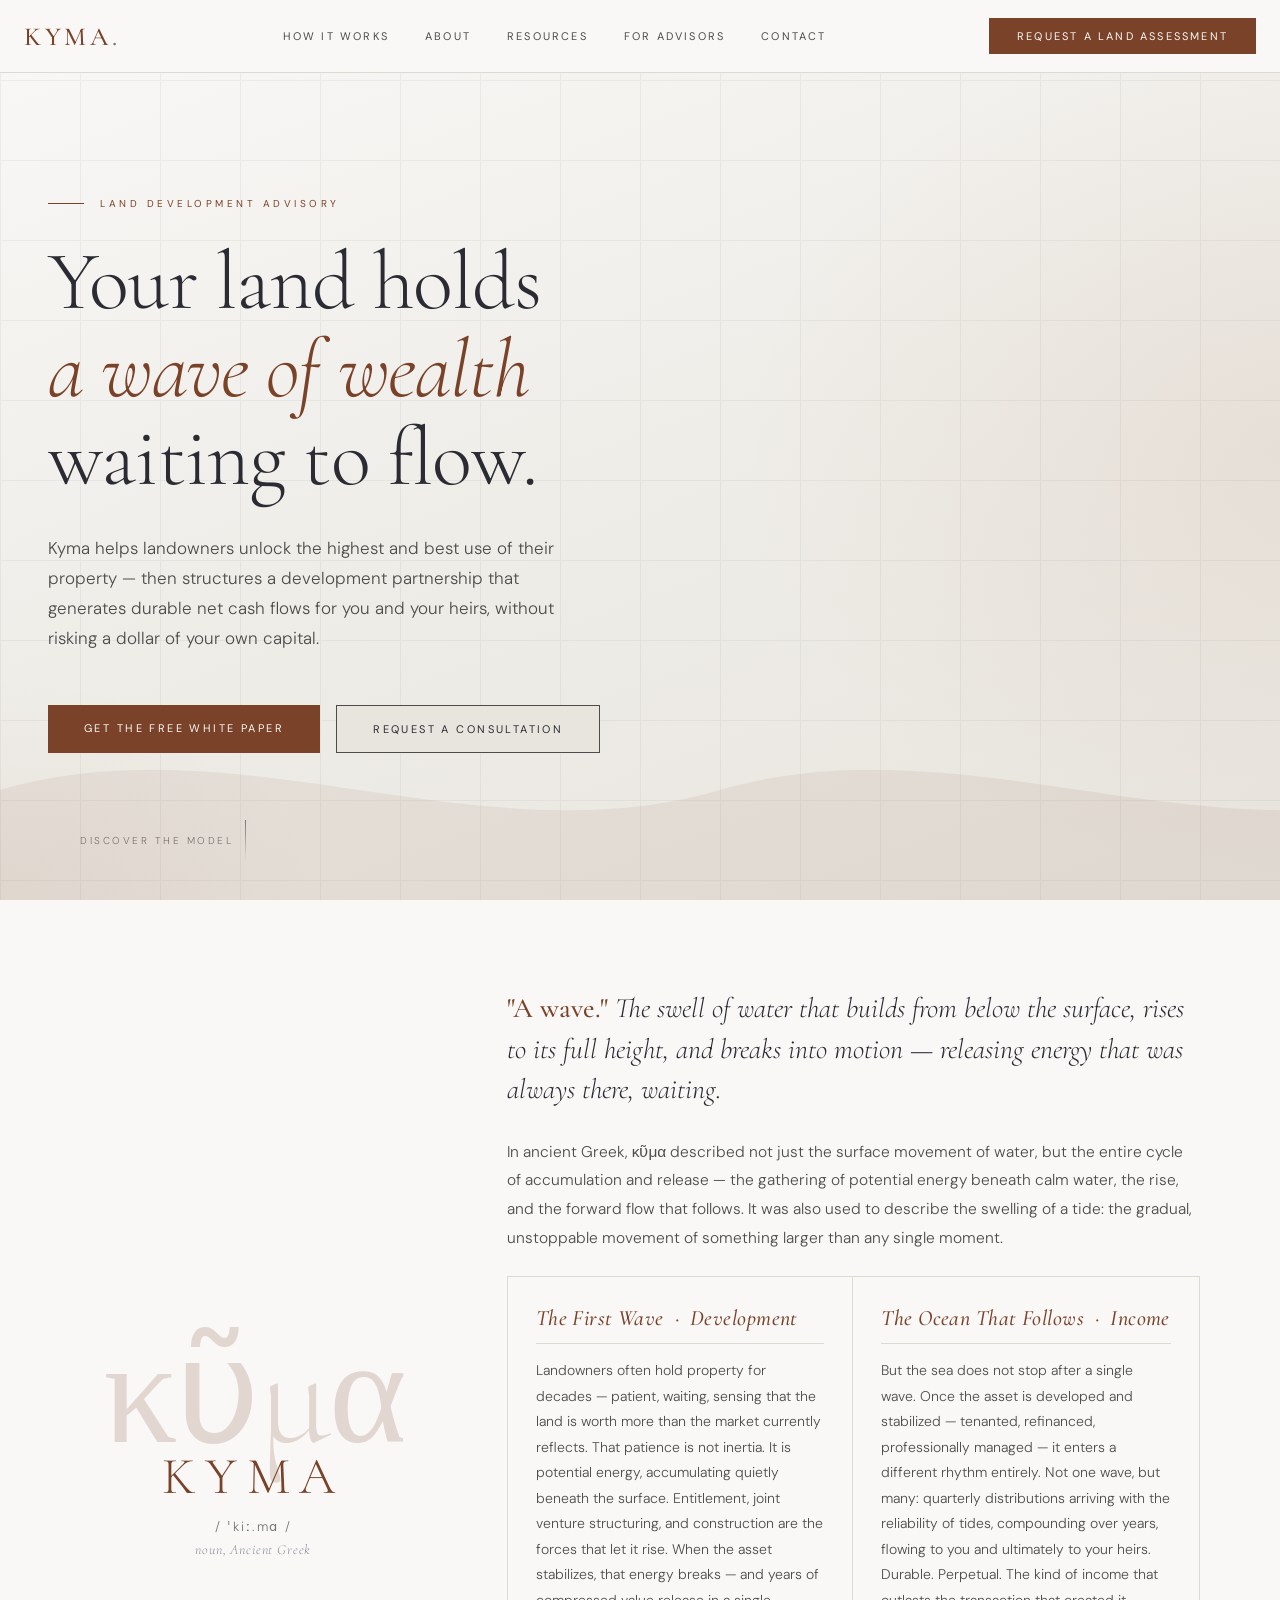
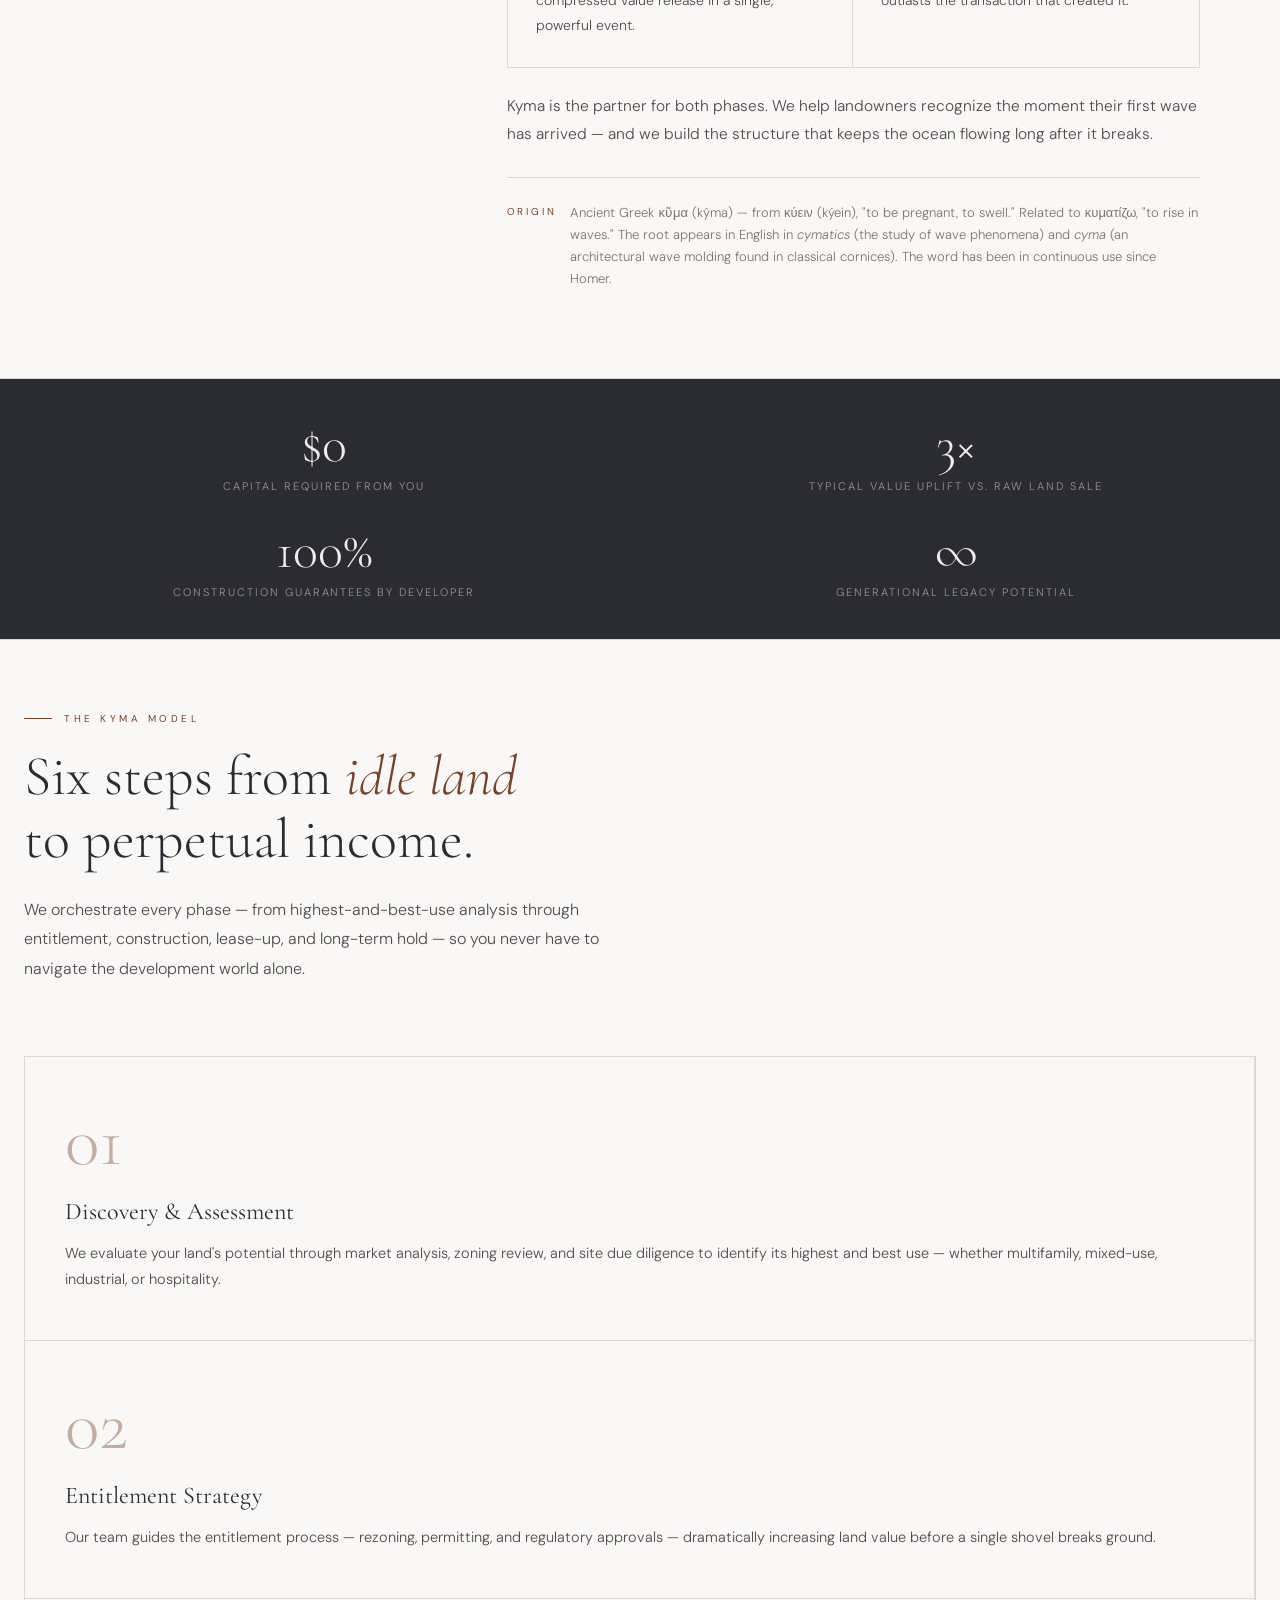
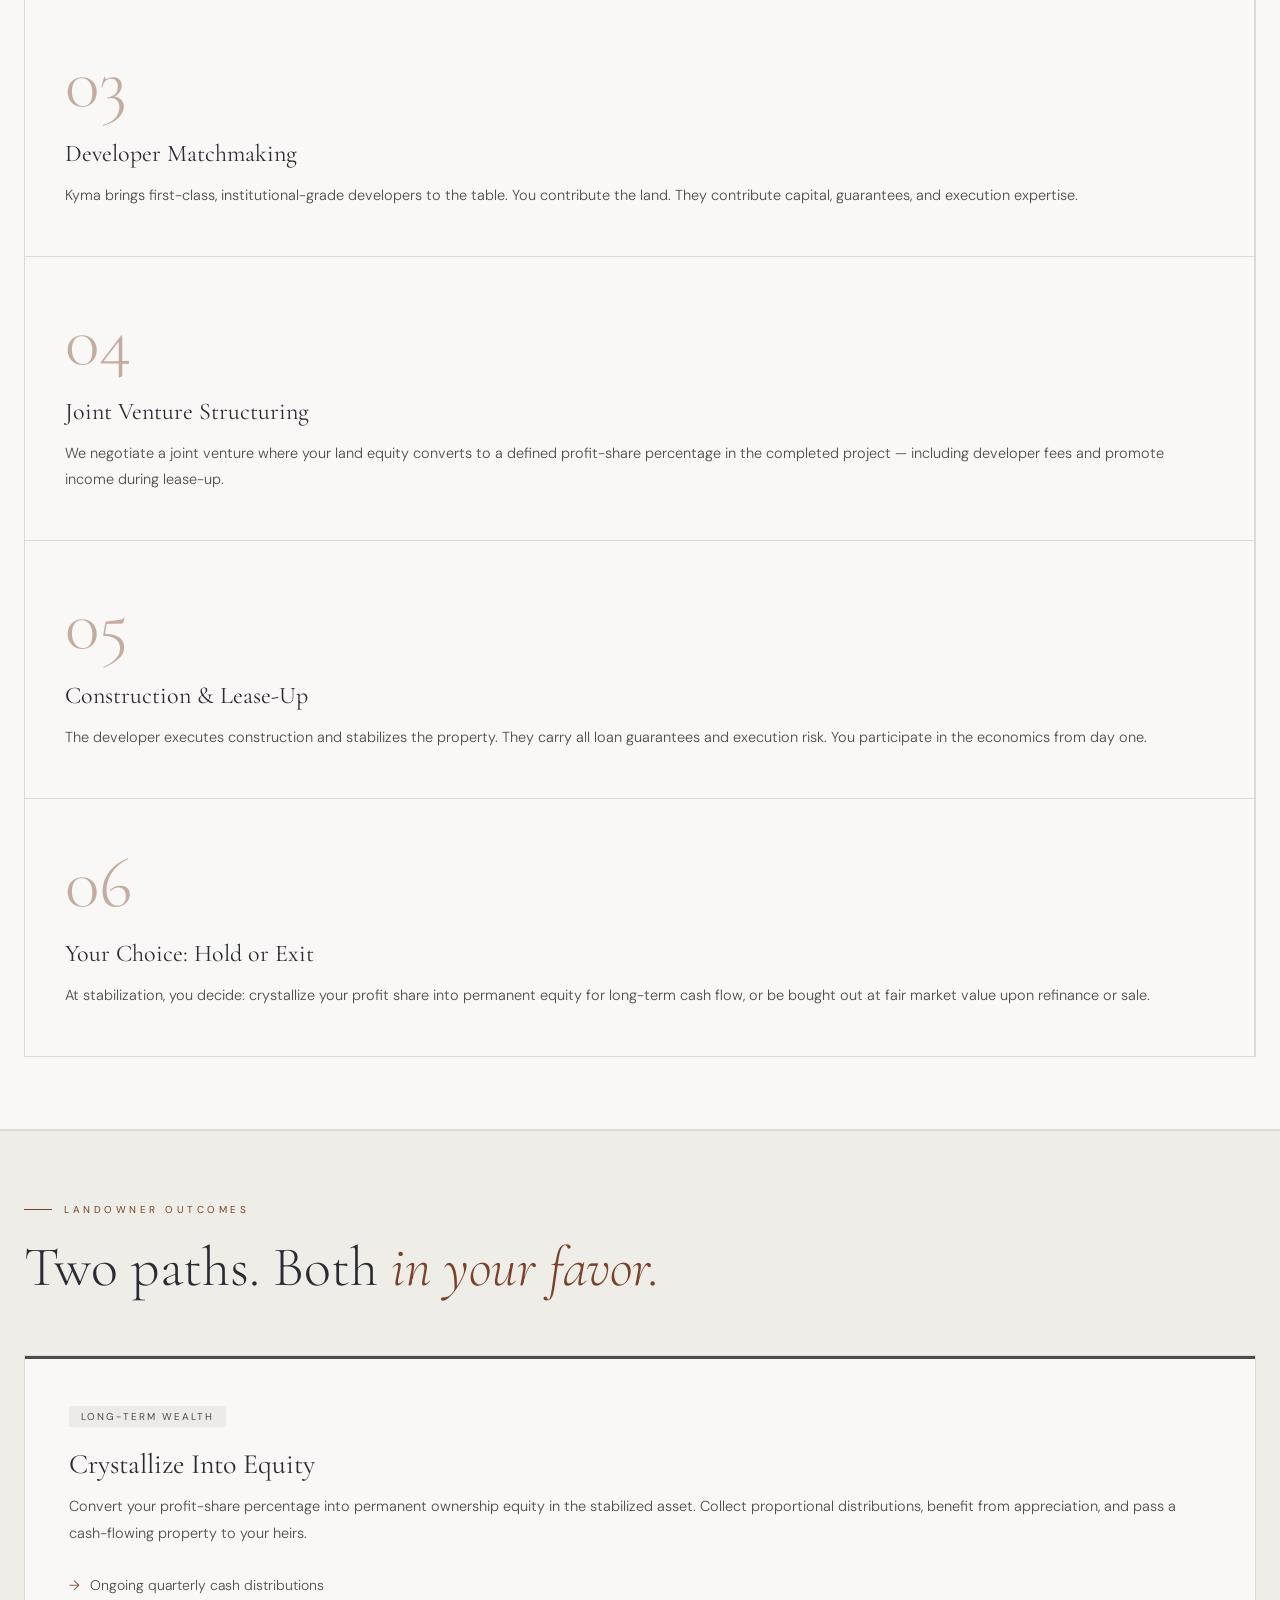
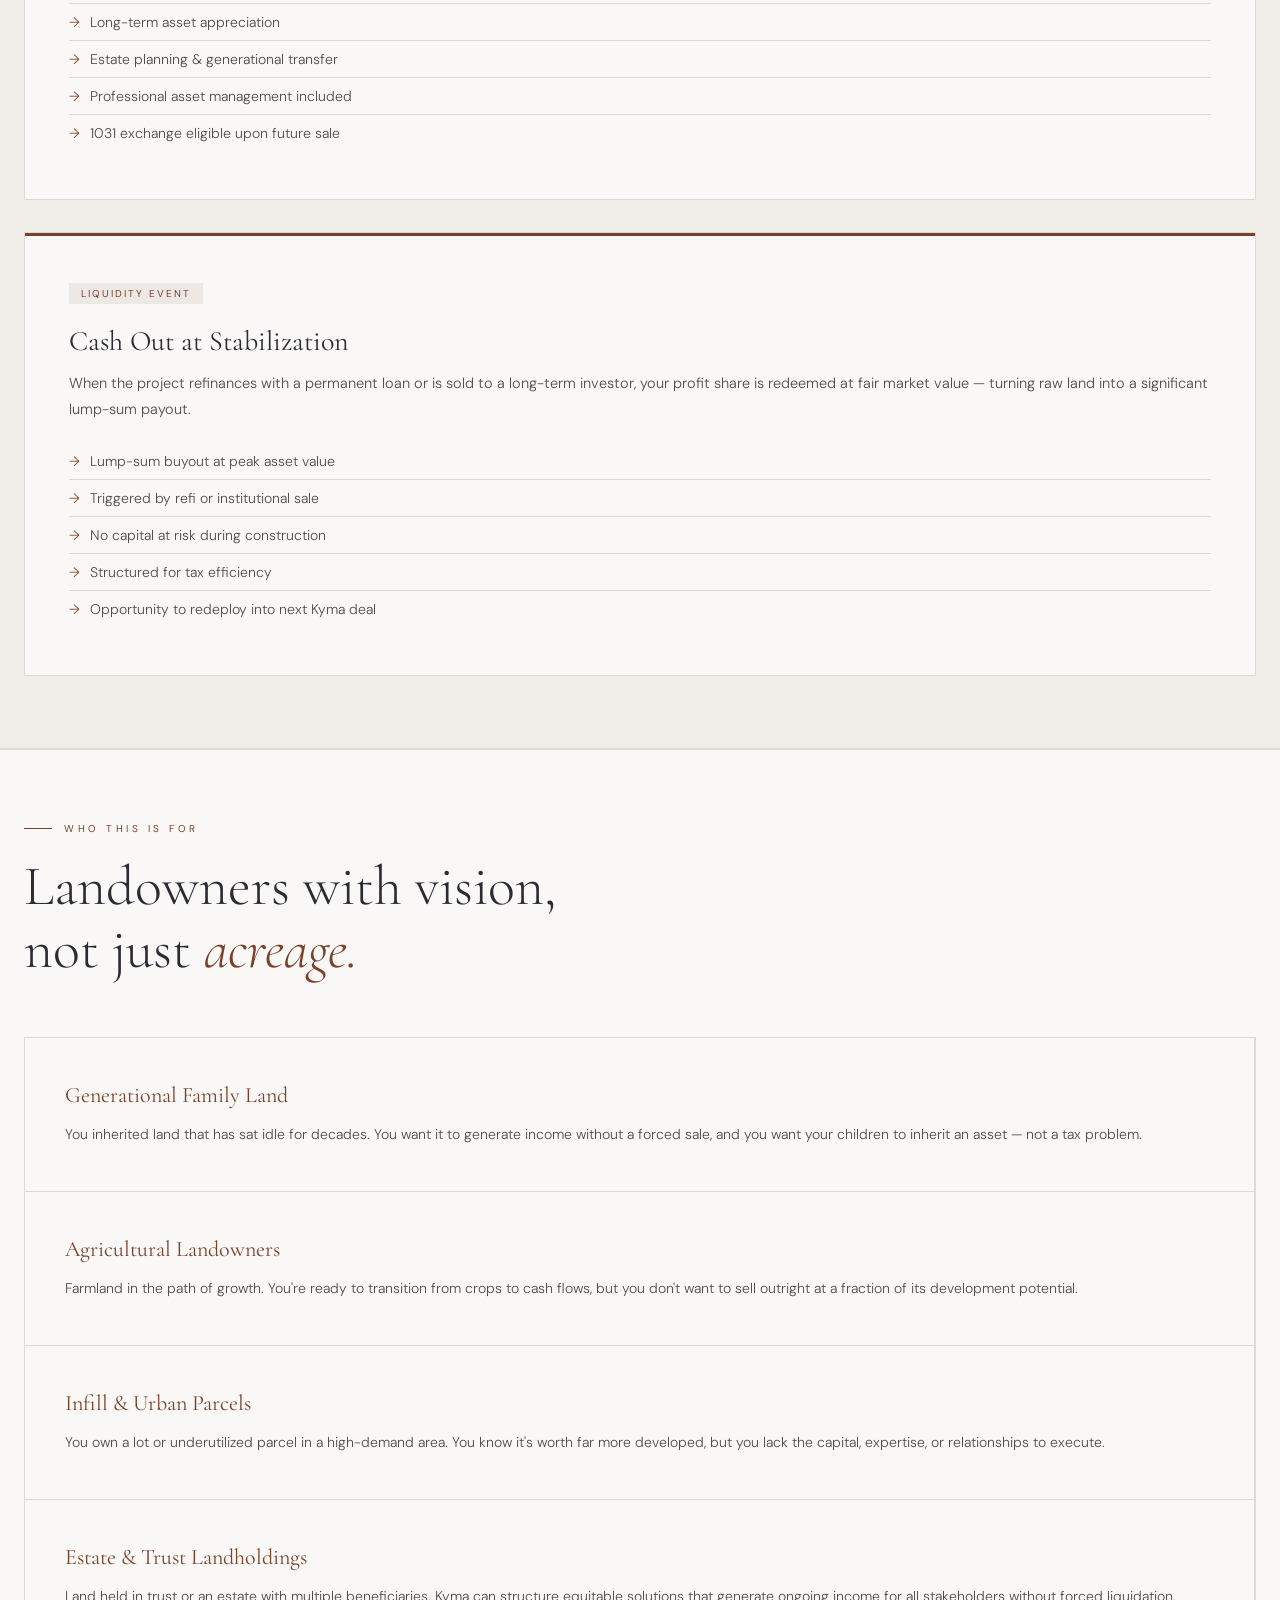
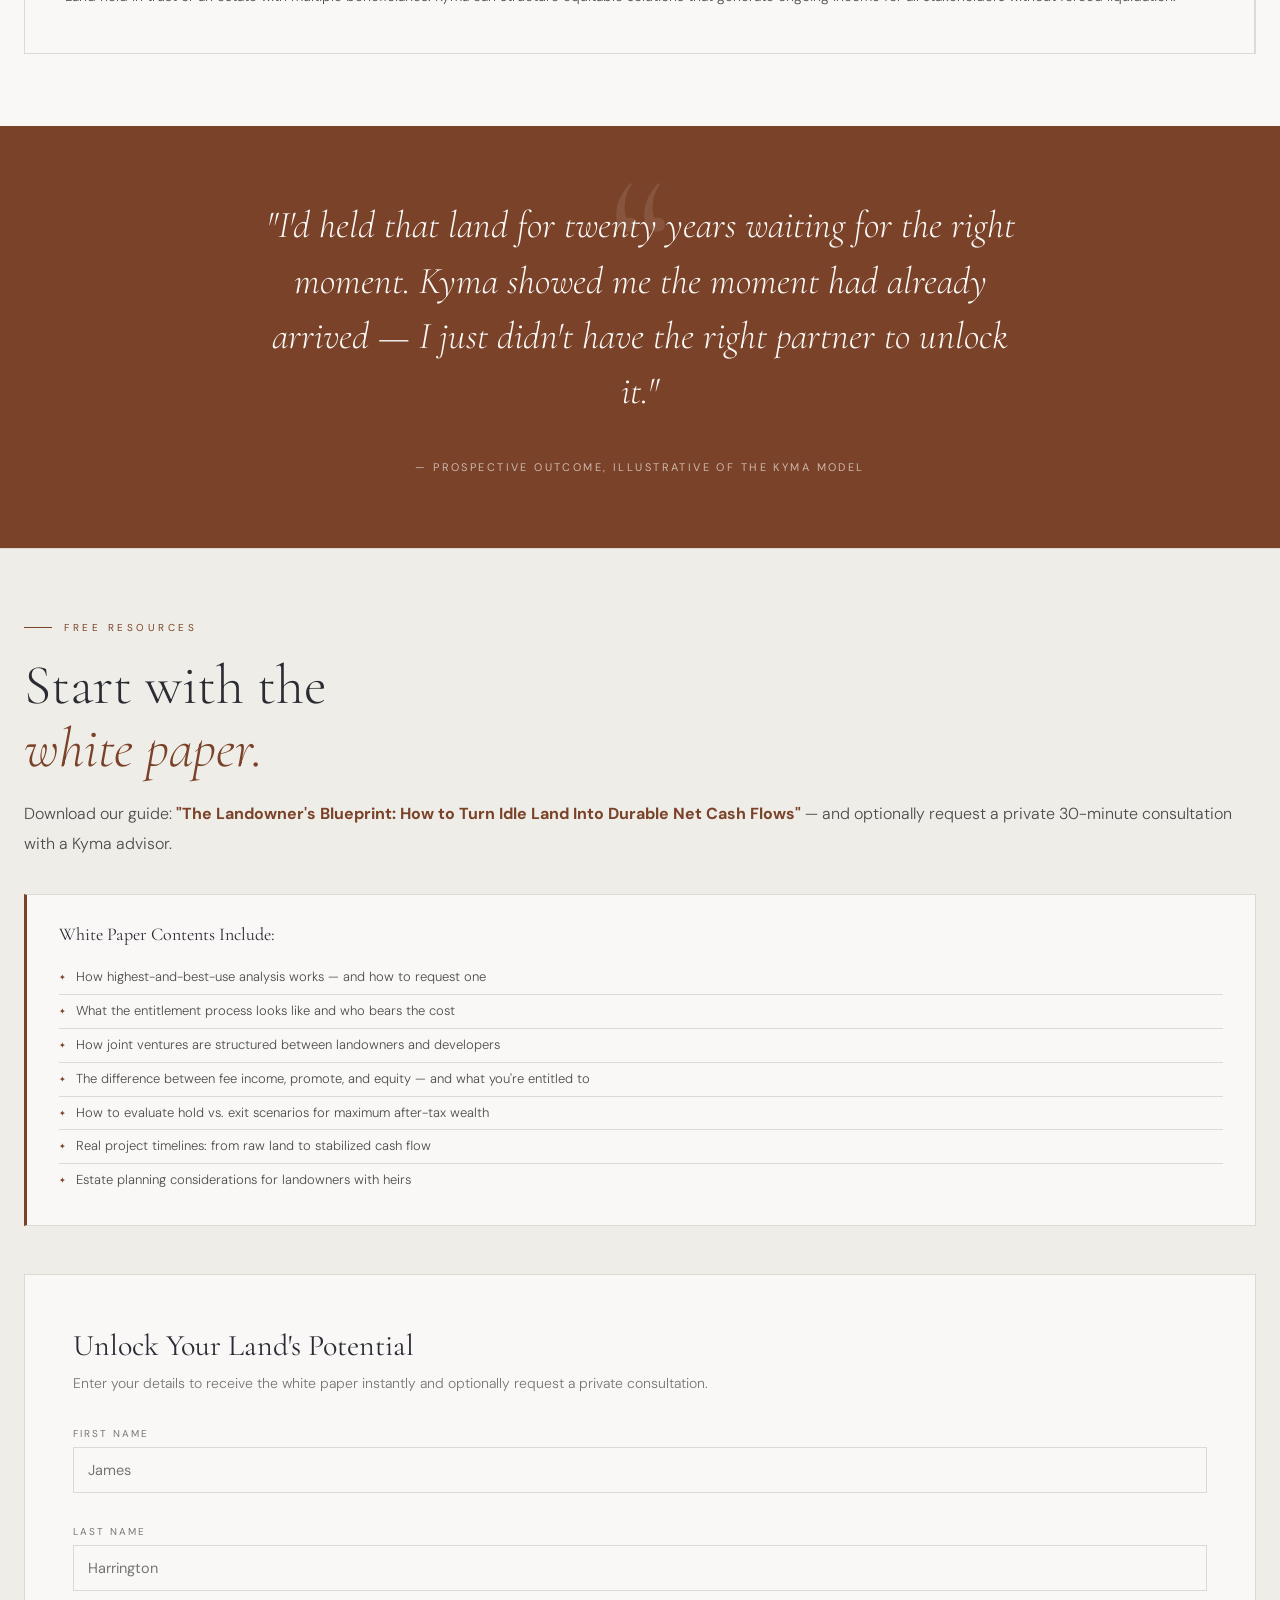
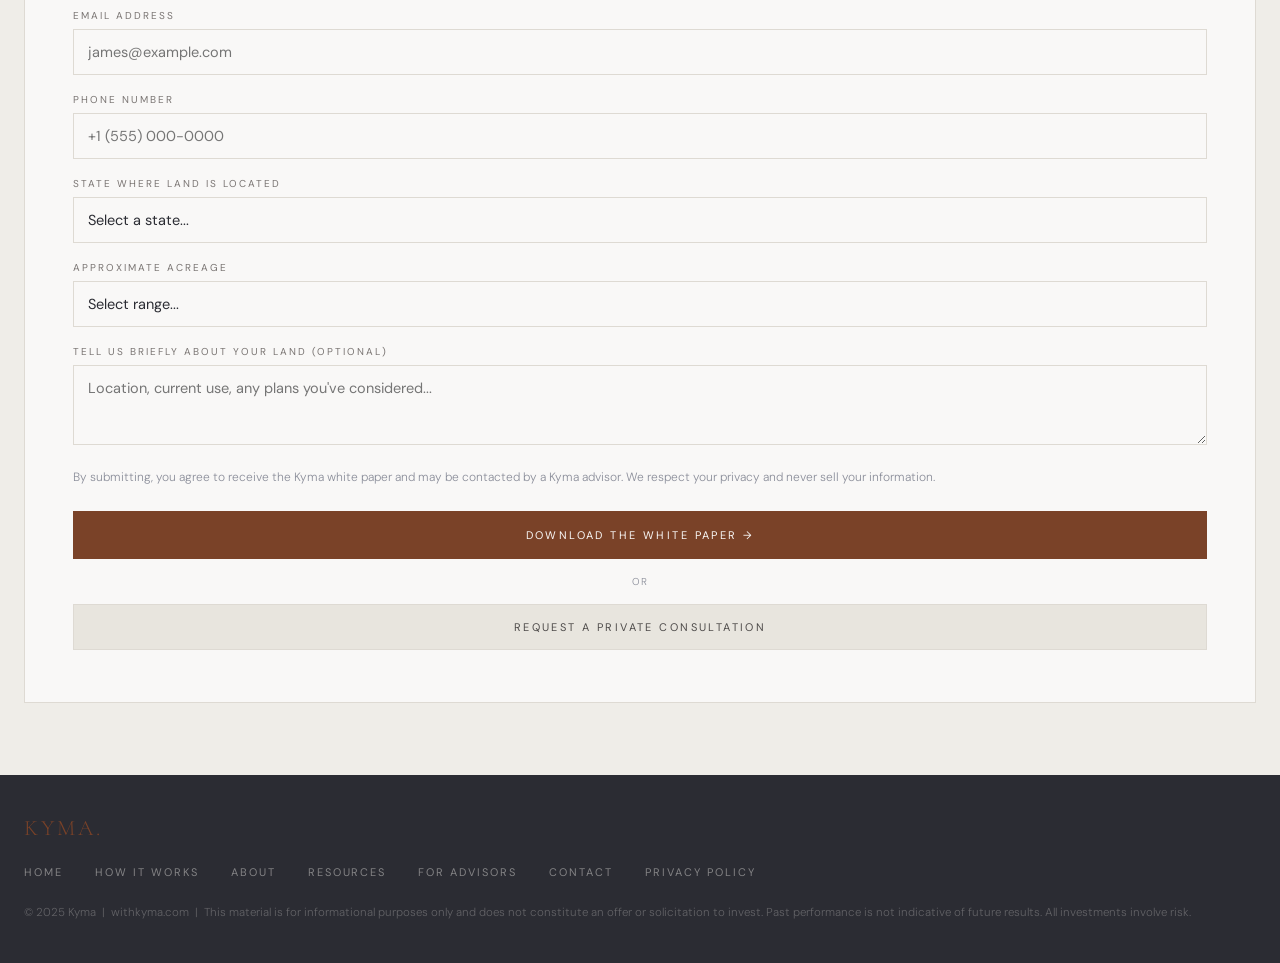
==== index.html @ d256656f "Add files via upload" ====
<!DOCTYPE html>
<html lang="en">
<head>
<meta charset="UTF-8">
<meta name="viewport" content="width=device-width, initial-scale=1.0">
<meta name="description" content="Kyma helps landowners unlock the highest and best use of their property — structuring development partnerships that generate durable net cash flows with $0 capital required from you.">
<meta property="og:title" content="Kyma | Turn Your Land Into Lasting Legacy">
<meta property="og:description" content="Unlock the wealth in your land. Kyma structures development partnerships that generate durable net cash flows — with no capital required from you.">
<meta property="og:url" content="https://withkyma.com">
<title>Kyma | Turn Your Land Into Lasting Legacy | withkyma.com</title>
<link rel="preconnect" href="https://fonts.googleapis.com">
<link rel="preconnect" href="https://fonts.gstatic.com" crossorigin>
<link href="https://fonts.googleapis.com/css2?family=Cormorant+Garamond:ital,wght@0,300;0,400;0,500;0,600;1,300;1,400&family=DM+Sans:ital,opsz,wght@0,9..40,300;0,9..40,400;0,9..40,500;1,9..40,300&display=swap" rel="stylesheet">
<style>
  :root {
    --ink:        #2b2c33;
    --bone:       #efede8;
    --sand:       #e8e5de;
    --tide:       #4e4b4a;
    --tide-light: #797472;
    --gold:       #7a4228;
    --gold-pale:  #975835;
    --gold-light: #f4e8e0;
    --mist:       #8a8d99;
    --white:      #f9f8f7;
    --rule:       #dedad3;
  }

  *, *::before, *::after { box-sizing: border-box; margin: 0; padding: 0; }
  html { scroll-behavior: smooth; }

  body {
    background: var(--white);
    color: var(--ink);
    font-family: 'DM Sans', sans-serif;
    font-weight: 300;
    overflow-x: hidden;
  }

  /* ── NAV ── */
  nav {
    position: fixed; top: 0; left: 0; right: 0; z-index: 100;
    display: flex; align-items: center; justify-content: space-between;
    padding: 20px 56px;
    background: rgba(249,248,247,0.96);
    border-bottom: 1px solid var(--rule);
    backdrop-filter: blur(8px);
  }
  .logo {
    font-family: 'Cormorant Garamond', serif;
    font-size: 26px; font-weight: 500; letter-spacing: 0.14em;
    color: var(--gold); text-decoration: none;
    flex-shrink: 0;
  }
  .logo span { color: var(--tide-light); }
  .nav-links {
    display: flex; align-items: center; gap: 36px;
  }
  .nav-links a {
    font-family: 'DM Sans', sans-serif;
    font-size: 11px; font-weight: 400;
    letter-spacing: 0.2em; text-transform: uppercase;
    color: var(--tide); text-decoration: none;
    transition: color 0.2s;
  }
  .nav-links a:hover { color: var(--gold); }
  .nav-links a.active { color: var(--gold); }
  nav a.cta-nav {
    font-size: 11px; letter-spacing: 0.2em; text-transform: uppercase;
    color: var(--white); background: var(--gold);
    padding: 11px 28px; text-decoration: none;
    transition: background 0.3s;
    font-family: 'DM Sans', sans-serif; font-weight: 400;
    white-space: nowrap;
  }
  nav a.cta-nav:hover { background: var(--gold-pale); }
  /* Mobile nav */
  .nav-toggle { display: none; flex-direction: column; gap: 5px; cursor: pointer; padding: 4px; }
  .nav-toggle span { display: block; width: 22px; height: 1.5px; background: var(--tide); transition: all 0.3s; }
  @media (max-width: 900px) {
    nav { padding: 18px 24px; }
    .nav-links { display: none; position: absolute; top: 100%; left: 0; right: 0;
      background: rgba(249,248,247,0.98); border-bottom: 1px solid var(--rule);
      flex-direction: column; align-items: flex-start; gap: 0; padding: 8px 0; }
    .nav-links.open { display: flex; }
    .nav-links a { padding: 14px 24px; width: 100%; border-bottom: 1px solid var(--rule); }
    .nav-links a:last-child { border-bottom: none; }
    .nav-toggle { display: flex; }
    nav a.cta-nav { display: none; }
  }

  /* ── HERO ── */
  .hero {
    min-height: 100vh;
    position: relative;
    display: flex; align-items: center;
    overflow: hidden;
    background: var(--bone);
  }

  .hero-bg {
    position: absolute; inset: 0;
    background:
      radial-gradient(ellipse 70% 80% at 100% 50%, rgba(151,88,53,0.08) 0%, transparent 60%),
      radial-gradient(ellipse 50% 50% at 0% 100%, rgba(151,88,53,0.05) 0%, transparent 50%),
      linear-gradient(160deg, #f9f8f7 0%, #efede8 50%, #e8e5de 100%);
  }

  /* Subtle topographic line pattern */
  .grid-lines {
    position: absolute; inset: 0; opacity: 0.06;
    background-image:
      linear-gradient(var(--tide) 1px, transparent 1px),
      linear-gradient(90deg, var(--tide) 1px, transparent 1px);
    background-size: 80px 80px;
  }

  /* Animated wave SVG at bottom of hero */
  .wave-overlay {
    position: absolute; bottom: 0; left: 0; right: 0;
    height: 220px; opacity: 0.07;
  }

  .hero-content {
    position: relative; z-index: 2;
    max-width: 800px;
    padding: 140px 80px 80px;
  }

  .eyebrow {
    font-size: 10px; letter-spacing: 0.35em; text-transform: uppercase;
    color: var(--gold); margin-bottom: 28px;
    display: flex; align-items: center; gap: 16px;
    font-weight: 400;
  }
  .eyebrow::before {
    content: ''; display: block; width: 36px; height: 1px; background: var(--gold);
  }

  h1 {
    font-family: 'Cormorant Garamond', serif;
    font-size: clamp(46px, 6.5vw, 84px);
    font-weight: 300; line-height: 1.06;
    letter-spacing: -0.01em;
    color: var(--ink);
    margin-bottom: 32px;
  }
  h1 em {
    font-style: italic; color: var(--gold);
  }

  .hero-sub {
    font-size: 17px; line-height: 1.75; color: var(--tide);
    max-width: 520px; margin-bottom: 52px;
    font-weight: 300;
  }

  .hero-actions {
    display: flex; gap: 16px; flex-wrap: wrap;
  }

  .btn-primary {
    background: var(--gold); color: var(--white);
    padding: 16px 36px;
    font-size: 11px; letter-spacing: 0.22em; text-transform: uppercase;
    text-decoration: none; border: none; cursor: pointer;
    transition: all 0.3s; font-family: 'DM Sans', sans-serif; font-weight: 400;
    display: inline-block;
  }
  .btn-primary:hover { background: var(--gold-pale); transform: translateY(-1px); }

  .btn-ghost {
    background: var(--sand); color: var(--ink);
    padding: 16px 36px;
    font-size: 11px; letter-spacing: 0.22em; text-transform: uppercase;
    text-decoration: none; border: 1px solid var(--tide); cursor: pointer;
    transition: all 0.3s; font-family: 'DM Sans', sans-serif; font-weight: 400;
    display: inline-block;
  }
  .btn-ghost:hover { background: var(--tide); border-color: var(--tide); color: var(--white); }

  /* Scroll indicator */
  .scroll-hint {
    position: absolute; bottom: 40px; left: 80px;
    font-size: 10px; letter-spacing: 0.25em; text-transform: uppercase;
    color: var(--tide-light); display: flex; align-items: center; gap: 12px;
    animation: fadeInUp 1s 1.5s both;
  }
  .scroll-hint::after {
    content: ''; display: block; width: 1px; height: 40px;
    background: linear-gradient(to bottom, var(--tide-light), transparent);
    animation: scrollLine 2s ease-in-out infinite;
  }
  @keyframes scrollLine { 0%,100% { opacity: 1; } 50% { opacity: 0.3; } }

  /* ── METRICS STRIP ── */
  /* Dark band — the one deliberate dark element, like Terra Vista's accent strips */
  .metrics {
    background: var(--ink);
    padding: 56px 80px;
    display: grid; grid-template-columns: repeat(4, 1fr);
    gap: 40px;
    position: relative;
  }
  .metric { text-align: center; }
  .metric-num {
    font-family: 'Cormorant Garamond', serif;
    font-size: 52px; font-weight: 300; color: var(--bone);
    line-height: 1;
  }
  .metric-label {
    font-size: 11px; letter-spacing: 0.18em; text-transform: uppercase;
    color: rgba(239,237,232,0.55); margin-top: 8px;
  }

  /* ── SECTION BASE ── */
  section { padding: 112px 80px; }

  .section-label {
    font-size: 10px; letter-spacing: 0.35em; text-transform: uppercase;
    color: var(--gold); margin-bottom: 20px;
    display: flex; align-items: center; gap: 12px;
    font-weight: 400;
  }
  .section-label::before { content: ''; width: 28px; height: 1px; background: var(--gold); display: block; }

  h2 {
    font-family: 'Cormorant Garamond', serif;
    font-size: clamp(34px, 4.5vw, 56px);
    font-weight: 300; line-height: 1.12;
    color: var(--ink);
  }
  h2 em { font-style: italic; color: var(--gold); }

  /* ── HOW IT WORKS ── */
  .how {
    background: var(--white);
    border-top: 1px solid var(--rule);
    border-bottom: 1px solid var(--rule);
  }

  .how-header { max-width: 600px; margin-bottom: 72px; }
  .how-header p {
    margin-top: 24px; font-size: 16px; line-height: 1.85;
    color: var(--tide);
  }

  .steps {
    display: grid; grid-template-columns: repeat(3, 1fr);
    gap: 0;
    border: 1px solid var(--rule);
    margin-bottom: 0;
  }
  .step {
    padding: 48px 40px;
    border-right: 1px solid var(--rule);
    border-bottom: 1px solid var(--rule);
    position: relative;
    transition: background 0.3s;
    background: var(--white);
  }
  .step:nth-child(3n) { border-right: none; }
  .step:nth-last-child(-n+3) { border-bottom: none; }
  .step:hover { background: var(--bone); }
  .step::before {
    content: ''; position: absolute; top: 0; left: 0; right: 0; height: 2px;
    background: transparent;
    transition: background 0.3s;
  }
  .step:hover::before { background: var(--gold); }

  .step-num {
    font-family: 'Cormorant Garamond', serif;
    font-size: 72px; font-weight: 300;
    color: rgba(122,66,40,0.42); line-height: 1;
    margin-bottom: 20px;
  }
  .step h3 {
    font-family: 'Cormorant Garamond', serif;
    font-size: 24px; font-weight: 400; color: var(--ink);
    margin-bottom: 14px;
  }
  .step p { font-size: 14.5px; line-height: 1.8; color: var(--tide); }

  /* ── STRUCTURE / HOW YOU WIN ── */
  .structure {
    background: var(--bone);
    border-top: 1px solid var(--rule);
    border-bottom: 1px solid var(--rule);
  }

  .options-grid {
    display: grid; grid-template-columns: 1fr 1fr; gap: 32px;
    margin-top: 56px;
  }
  .option-card {
    background: var(--white);
    border: 1px solid var(--rule);
    padding: 48px 44px;
    position: relative; overflow: hidden;
    transition: transform 0.3s, box-shadow 0.3s;
  }
  .option-card:hover { transform: translateY(-3px); box-shadow: 0 16px 48px rgba(43,44,51,0.08); }
  .option-card::before {
    content: ''; position: absolute; top: 0; left: 0; right: 0; height: 3px;
  }
  .option-card.hold::before { background: var(--tide); }
  .option-card.exit::before { background: var(--gold); }
  .option-card h3 {
    font-family: 'Cormorant Garamond', serif;
    font-size: 28px; font-weight: 400;
    color: var(--ink); margin-bottom: 12px;
  }
  .option-card .tag {
    font-size: 10px; letter-spacing: 0.2em; text-transform: uppercase;
    margin-bottom: 20px; display: inline-block; padding: 4px 12px;
    font-weight: 400;
  }
  .option-card.hold .tag { background: rgba(78,75,74,0.08); color: var(--tide); }
  .option-card.exit .tag { background: rgba(122,66,40,0.09); color: var(--gold); }
  .option-card p { font-size: 14.5px; line-height: 1.85; color: var(--tide); }
  .option-card ul { list-style: none; margin-top: 20px; }
  .option-card ul li {
    font-size: 14px; color: var(--tide); padding: 9px 0;
    border-bottom: 1px solid var(--rule);
    display: flex; align-items: flex-start; gap: 10px;
  }
  .option-card ul li:last-child { border-bottom: none; }
  .option-card ul li::before { content: '→'; color: var(--gold); flex-shrink: 0; }

  /* ── WHO WE SERVE ── */
  .who {
    background: var(--white);
    border-top: 1px solid var(--rule);
  }
  .who-grid {
    display: grid; grid-template-columns: repeat(2, 1fr);
    border: 1px solid var(--rule);
    margin-top: 56px;
  }
  .who-card {
    padding: 44px 40px;
    border-right: 1px solid var(--rule);
    border-bottom: 1px solid var(--rule);
    transition: background 0.3s;
  }
  .who-card:nth-child(2n) { border-right: none; }
  .who-card:nth-last-child(-n+2) { border-bottom: none; }
  .who-card:hover { background: var(--bone); }
  .who-card h4 {
    font-family: 'Cormorant Garamond', serif;
    font-size: 22px; font-weight: 400; color: var(--gold);
    margin-bottom: 14px;
  }
  .who-card p { font-size: 14px; line-height: 1.8; color: var(--tide); }

  /* ── TESTIMONIAL ── */
  /* Sienna accent band — like Terra Vista's warm image+quote sections */
  .testimonial {
    background: var(--gold);
    padding: 100px 80px;
    text-align: center;
    position: relative; overflow: hidden;
  }
  .testimonial::before {
    content: '\201C';
    position: absolute; top: 20px; left: 50%; transform: translateX(-50%);
    font-family: 'Cormorant Garamond', serif;
    font-size: 200px; line-height: 1;
    color: rgba(255,255,255,0.10);
    pointer-events: none;
  }
  .testimonial blockquote {
    font-family: 'Cormorant Garamond', serif;
    font-size: clamp(22px, 3vw, 38px);
    font-weight: 300; font-style: italic;
    line-height: 1.45; color: var(--white);
    max-width: 760px; margin: 0 auto 36px;
    position: relative; z-index: 1;
  }
  .testimonial cite {
    font-size: 11px; letter-spacing: 0.22em; text-transform: uppercase;
    color: rgba(249,248,247,0.65);
    font-style: normal; position: relative; z-index: 1;
    font-weight: 400;
  }

  /* ── LEAD CAPTURE ── */
  .capture {
    background: var(--bone);
    border-top: 1px solid var(--rule);
    position: relative; overflow: hidden;
  }
  .capture::before {
    content: 'KYMA';
    position: absolute;
    font-family: 'Cormorant Garamond', serif;
    font-size: 260px; font-weight: 600;
    color: rgba(122,66,40,0.04);
    top: 50%; left: 50%; transform: translate(-50%, -50%);
    white-space: nowrap; pointer-events: none;
    letter-spacing: 0.05em;
  }
  .capture-inner {
    position: relative; z-index: 2;
    display: grid; grid-template-columns: 1fr 1fr; gap: 88px;
    align-items: start;
  }
  .capture-left h2 { margin-bottom: 20px; }
  .capture-left p {
    font-size: 16px; line-height: 1.85; color: var(--tide); margin-bottom: 36px;
  }
  .whitepaper-preview {
    background: var(--white);
    border: 1px solid var(--rule);
    border-left: 3px solid var(--gold);
    padding: 28px 32px;
    margin-top: 0;
  }
  .whitepaper-preview h4 {
    font-family: 'Cormorant Garamond', serif;
    font-size: 18px; font-weight: 400; color: var(--ink); margin-bottom: 16px;
  }
  .whitepaper-preview ul { list-style: none; }
  .whitepaper-preview ul li {
    font-size: 13px; color: var(--tide); padding: 6px 0;
    border-bottom: 1px solid var(--rule);
    display: flex; gap: 10px; line-height: 1.6;
  }
  .whitepaper-preview ul li:last-child { border-bottom: none; }
  .whitepaper-preview ul li::before { content: '✦'; color: var(--gold); font-size: 8px; margin-top: 4px; flex-shrink: 0; }

  /* Form panel */
  .form-panel {
    background: var(--white);
    border: 1px solid var(--rule);
    padding: 52px 48px;
    color: var(--ink);
  }
  .form-panel h3 {
    font-family: 'Cormorant Garamond', serif;
    font-size: 30px; font-weight: 400;
    color: var(--ink); margin-bottom: 8px;
  }
  .form-panel .form-sub {
    font-size: 14px; color: var(--tide-light); margin-bottom: 32px;
    line-height: 1.65;
  }

  .form-group { margin-bottom: 18px; }
  .form-group label {
    display: block; font-size: 10px; letter-spacing: 0.2em;
    text-transform: uppercase; color: var(--tide-light); margin-bottom: 7px;
    font-weight: 400;
  }
  .form-group input, .form-group select, .form-group textarea {
    width: 100%; padding: 13px 14px;
    border: 1px solid var(--rule); border-radius: 0;
    font-family: 'DM Sans', sans-serif; font-size: 14.5px; color: var(--ink);
    background: var(--white);
    transition: border-color 0.2s;
    outline: none; appearance: none;
  }
  .form-group input:focus, .form-group select:focus, .form-group textarea:focus {
    border-color: var(--gold);
    background: var(--gold-light);
  }
  .form-group textarea { min-height: 80px; resize: vertical; }
  .form-row { display: grid; grid-template-columns: 1fr 1fr; gap: 14px; }

  .form-panel .consent {
    font-size: 12px; color: var(--mist); line-height: 1.6; margin: 18px 0 24px;
  }

  .btn-submit {
    width: 100%; padding: 17px;
    background: var(--gold); color: var(--white);
    font-family: 'DM Sans', sans-serif; font-weight: 400;
    font-size: 11px; letter-spacing: 0.22em; text-transform: uppercase;
    border: none; cursor: pointer;
    transition: background 0.3s;
  }
  .btn-submit:hover { background: var(--gold-pale); }

  .form-divider {
    text-align: center; margin: 16px 0;
    font-size: 10px; color: var(--mist); letter-spacing: 0.15em;
    text-transform: uppercase;
  }

  .btn-consult {
    width: 100%; padding: 15px;
    background: var(--sand); color: var(--tide);
    font-family: 'DM Sans', sans-serif; font-weight: 400;
    font-size: 11px; letter-spacing: 0.22em; text-transform: uppercase;
    border: 1px solid var(--rule); cursor: pointer;
    transition: all 0.3s;
  }
  .btn-consult:hover { background: var(--tide); color: var(--white); border-color: var(--tide); }

  .success-msg {
    display: none; text-align: center; padding: 40px 20px;
  }
  .success-msg .check {
    width: 60px; height: 60px; background: var(--gold);
    border-radius: 50%; display: flex; align-items: center; justify-content: center;
    margin: 0 auto 20px; font-size: 24px; color: white;
  }
  .success-msg h3 {
    font-family: 'Cormorant Garamond', serif; font-size: 30px; font-weight: 400;
    color: var(--ink); margin-bottom: 10px;
  }
  .success-msg p { color: var(--tide-light); font-size: 15px; line-height: 1.7; }

  /* ── FOOTER ── */
  footer {
    background: var(--ink);
    padding: 56px 80px;
    display: flex; justify-content: space-between; align-items: center;
    flex-wrap: wrap; gap: 24px;
  }
  .footer-logo {
    font-family: 'Cormorant Garamond', serif;
    font-size: 22px; color: var(--gold); letter-spacing: 0.14em;
  }
  .footer-links { display: flex; gap: 32px; }
  .footer-links a {
    font-size: 11px; letter-spacing: 0.18em; text-transform: uppercase;
    color: rgba(239,237,232,0.45); text-decoration: none; transition: color 0.2s;
    font-weight: 400;
  }
  .footer-links a:hover { color: var(--gold); }
  footer p {
    font-size: 11.5px; color: rgba(239,237,232,0.28);
    width: 100%; line-height: 1.7;
  }

  /* ── ANIMATIONS ── */
  @keyframes fadeInUp {
    from { opacity: 0; transform: translateY(24px); }
    to { opacity: 1; transform: translateY(0); }
  }
  @keyframes waveFloat {
    0%, 100% { transform: translateX(0); }
    50% { transform: translateX(-20px); }
  }

  .fade-in { animation: fadeInUp 0.9s ease both; }
  .fade-in-delay-1 { animation: fadeInUp 0.9s 0.2s ease both; }
  .fade-in-delay-2 { animation: fadeInUp 0.9s 0.4s ease both; }
  .fade-in-delay-3 { animation: fadeInUp 0.9s 0.6s ease both; }

  .reveal {
    opacity: 0; transform: translateY(32px);
    transition: opacity 0.8s ease, transform 0.8s ease;
  }
  .reveal.visible { opacity: 1; transform: translateY(0); }

  /* Wave animation */
  .animated-wave path {
    animation: waveFloat 6s ease-in-out infinite;
  }

  /* ── ETYMOLOGY ── */
  .etymology {
    background: var(--white);
    border-bottom: 1px solid var(--rule);
    padding: 88px 80px;
    display: grid;
    grid-template-columns: 1fr 2fr;
    gap: 80px;
    align-items: center;
  }

  .etymology-greek {
    text-align: center;
    position: relative;
  }
  .etymology-glyph {
    font-family: 'Cormorant Garamond', serif;
    font-size: 148px;
    font-weight: 300;
    line-height: 1;
    color: var(--gold);
    opacity: 0.18;
    letter-spacing: -0.02em;
    display: block;
    user-select: none;
  }
  .etymology-transliteration {
    font-family: 'Cormorant Garamond', serif;
    font-size: 52px;
    font-weight: 300;
    color: var(--gold);
    letter-spacing: 0.18em;
    display: block;
    margin-top: -24px;
    position: relative;
    z-index: 1;
  }
  .etymology-pronunciation {
    font-family: 'DM Sans', sans-serif;
    font-size: 13px;
    font-weight: 300;
    color: var(--tide-light);
    letter-spacing: 0.14em;
    margin-top: 10px;
    display: block;
  }
  .etymology-pos {
    font-family: 'Cormorant Garamond', serif;
    font-size: 14px;
    font-style: italic;
    color: var(--mist);
    letter-spacing: 0.06em;
    margin-top: 6px;
    display: block;
  }

  .etymology-rule {
    width: 1px;
    height: 100%;
    background: var(--rule);
    position: absolute;
    left: calc(33.33% + 0px);
    top: 0;
  }

  .etymology-right {
    position: relative;
  }
  .etymology-definition {
    font-family: 'Cormorant Garamond', serif;
    font-size: 28px;
    font-weight: 300;
    line-height: 1.45;
    color: var(--ink);
    margin-bottom: 28px;
    font-style: italic;
  }
  .etymology-definition strong {
    font-style: normal;
    font-weight: 500;
    color: var(--gold);
  }
  .etymology-body {
    font-size: 15.5px;
    line-height: 1.85;
    color: var(--tide);
    margin-bottom: 20px;
  }
  .etymology-body + .etymology-body {
    padding-top: 20px;
    border-top: 1px solid var(--rule);
  }
  .etymology-origin {
    display: flex;
    align-items: flex-start;
    gap: 14px;
    margin-top: 28px;
    padding-top: 24px;
    border-top: 1px solid var(--rule);
  }
  .etymology-origin-label {
    font-size: 10px;
    letter-spacing: 0.28em;
    text-transform: uppercase;
    color: var(--gold);
    font-weight: 400;
    padding-top: 3px;
    white-space: nowrap;
  }
  .etymology-origin-text {
    font-size: 13px;
    line-height: 1.7;
    color: var(--tide-light);
  }

  .etymology-phases {
    display: grid;
    grid-template-columns: 1fr 1fr;
    gap: 0;
    border: 1px solid var(--rule);
    margin: 24px 0;
  }
  .etymology-phase {
    padding: 28px 28px;
    border-right: 1px solid var(--rule);
  }
  .etymology-phase:last-child { border-right: none; }
  .etymology-phase-label {
    font-family: 'Cormorant Garamond', serif;
    font-size: 22px;
    font-weight: 500;
    font-style: italic;
    letter-spacing: 0.02em;
    text-transform: none;
    color: var(--gold);
    margin-bottom: 14px;
    padding-bottom: 12px;
    border-bottom: 1px solid var(--rule);
  }
  .etymology-phase-body {
    font-size: 14px;
    line-height: 1.82;
    color: var(--tide);
  }

  @media (max-width: 900px) {
    .etymology-phases { grid-template-columns: 1fr; }
    .etymology-phase { border-right: none; border-bottom: 1px solid var(--rule); }
    .etymology-phase:last-child { border-bottom: none; }
  }

  /* ── MOBILE ── */
  @media (max-width: 900px) {
    .etymology {
      grid-template-columns: 1fr;
      gap: 40px;
      padding: 64px 24px;
    }
    .etymology-glyph { font-size: 100px; }
    .etymology-transliteration { font-size: 40px; }
  }
    nav { padding: 18px 24px; }
    .hero-content { padding: 110px 24px 60px; }
    .metrics { padding: 40px 24px; grid-template-columns: repeat(2, 1fr); gap: 32px; }
    section { padding: 72px 24px; }
    .steps { grid-template-columns: 1fr; }
    .step:nth-child(3n) { border-right: 1px solid var(--rule); }
    .step:nth-last-child(-n+3) { border-bottom: 1px solid var(--rule); }
    .step:last-child { border-bottom: none; }
    .options-grid { grid-template-columns: 1fr; }
    .who-grid { grid-template-columns: 1fr; }
    .who-card:nth-child(2n) { border-right: 1px solid var(--rule); }
    .who-card:nth-last-child(-n+2) { border-bottom: 1px solid var(--rule); }
    .who-card:last-child { border-bottom: none; }
    .capture-inner { grid-template-columns: 1fr; gap: 48px; }
    footer { padding: 40px 24px; flex-direction: column; align-items: flex-start; }
    .testimonial { padding: 72px 24px; }
    .form-row { grid-template-columns: 1fr; }
  }
</style>
</head>
<body>

<!-- NAV -->
<nav>
  <a class="logo" href="index.html">KYMA<span>.</span></a>
  <div class="nav-links" id="nav-links">
    <a href="kyma-how-it-works.html">How It Works</a>
    <a href="kyma-about.html">About</a>
    <a href="kyma-resources.html">Resources</a>
    <a href="kyma-advisors.html">For Advisors</a>
    <a href="kyma-contact.html">Contact</a>
  </div>
  <a class="cta-nav" href="#capture">Request a Land Assessment</a>
  <div class="nav-toggle" id="nav-toggle" onclick="document.getElementById('nav-links').classList.toggle('open')">
    <span></span><span></span><span></span>
  </div>
</nav>

<!-- HERO -->
<section class="hero">
  <div class="hero-bg"></div>
  <div class="grid-lines"></div>

  <svg class="wave-overlay animated-wave" viewBox="0 0 1440 220" preserveAspectRatio="none" fill="none" xmlns="http://www.w3.org/2000/svg">
    <path d="M0,110 C240,40 480,180 720,110 C960,40 1200,180 1440,110 L1440,220 L0,220 Z" fill="rgba(122,66,40,1)"/>
    <path d="M0,140 C300,70 600,200 900,140 C1100,90 1300,180 1440,130 L1440,220 L0,220 Z" fill="rgba(122,66,40,0.5)"/>
  </svg>

  <div class="hero-content">
    <div class="eyebrow fade-in">Land Development Advisory</div>
    <h1 class="fade-in-delay-1">
      Your land holds<br><em>a wave of wealth</em><br>waiting to flow.
    </h1>
    <p class="hero-sub fade-in-delay-2">
      Kyma helps landowners unlock the highest and best use of their property — then structures a development partnership that generates durable net cash flows for you and your heirs, without risking a dollar of your own capital.
    </p>
    <div class="hero-actions fade-in-delay-3">
      <a href="#capture" class="btn-primary">Get the Free White Paper</a>
      <a href="#capture" class="btn-ghost">Request a Consultation</a>
    </div>
  </div>

  <div class="scroll-hint">Discover the model</div>
</section>


<!-- ETYMOLOGY -->
<section class="etymology reveal">
  <div class="etymology-greek">
    <span class="etymology-glyph">κῦμα</span>
    <span class="etymology-transliteration">KYMA</span>
    <span class="etymology-pronunciation">/ ˈkiː.mɑ /</span>
    <span class="etymology-pos">noun, Ancient Greek</span>
  </div>

  <div class="etymology-right">
    <p class="etymology-definition">
      <strong>"A wave."</strong> The swell of water that builds from below the surface, rises to its full height, and breaks into motion — releasing energy that was always there, waiting.
    </p>
    <p class="etymology-body">
      In ancient Greek, κῦμα described not just the surface movement of water, but the entire cycle of accumulation and release — the gathering of potential energy beneath calm water, the rise, and the forward flow that follows. It was also used to describe the swelling of a tide: the gradual, unstoppable movement of something larger than any single moment.
    </p>

    <div class="etymology-phases">
      <div class="etymology-phase">
        <div class="etymology-phase-label">The First Wave &nbsp;·&nbsp; Development</div>
        <p class="etymology-phase-body">
          Landowners often hold property for decades — patient, waiting, sensing that the land is worth more than the market currently reflects. That patience is not inertia. It is potential energy, accumulating quietly beneath the surface. Entitlement, joint venture structuring, and construction are the forces that let it rise. When the asset stabilizes, that energy breaks — and years of compressed value release in a single, powerful event.
        </p>
      </div>
      <div class="etymology-phase">
        <div class="etymology-phase-label">The Ocean That Follows &nbsp;·&nbsp; Income</div>
        <p class="etymology-phase-body">
          But the sea does not stop after a single wave. Once the asset is developed and stabilized — tenanted, refinanced, professionally managed — it enters a different rhythm entirely. Not one wave, but many: quarterly distributions arriving with the reliability of tides, compounding over years, flowing to you and ultimately to your heirs. Durable. Perpetual. The kind of income that outlasts the transaction that created it.
        </p>
      </div>
    </div>

    <p class="etymology-body" style="margin-top: 24px;">
      Kyma is the partner for both phases. We help landowners recognize the moment their first wave has arrived — and we build the structure that keeps the ocean flowing long after it breaks.
    </p>

    <div class="etymology-origin">
      <span class="etymology-origin-label">Origin</span>
      <span class="etymology-origin-text">
        Ancient Greek κῦμα (kŷma) — from κύειν (kýein), "to be pregnant, to swell." Related to κυματίζω, "to rise in waves." The root appears in English in <em>cymatics</em> (the study of wave phenomena) and <em>cyma</em> (an architectural wave molding found in classical cornices). The word has been in continuous use since Homer.
      </span>
    </div>
  </div>
</section>

<!-- METRICS -->

<div class="metrics">
  <div class="metric reveal">
    <div class="metric-num">$0</div>
    <div class="metric-label">Capital Required From You</div>
  </div>
  <div class="metric reveal">
    <div class="metric-num">3×</div>
    <div class="metric-label">Typical Value Uplift vs. Raw Land Sale</div>
  </div>
  <div class="metric reveal">
    <div class="metric-num">100%</div>
    <div class="metric-label">Construction Guarantees by Developer</div>
  </div>
  <div class="metric reveal">
    <div class="metric-num">∞</div>
    <div class="metric-label">Generational Legacy Potential</div>
  </div>
</div>

<!-- HOW IT WORKS -->
<section class="how">
  <div class="how-header reveal">
    <div class="section-label">The Kyma Model</div>
    <h2>Six steps from <em>idle land</em><br>to perpetual income.</h2>
    <p>We orchestrate every phase — from highest-and-best-use analysis through entitlement, construction, lease-up, and long-term hold — so you never have to navigate the development world alone.</p>
  </div>

  <div class="steps">
    <div class="step reveal">
      <div class="step-num">01</div>
      <h3>Discovery &amp; Assessment</h3>
      <p>We evaluate your land's potential through market analysis, zoning review, and site due diligence to identify its highest and best use — whether multifamily, mixed-use, industrial, or hospitality.</p>
    </div>
    <div class="step reveal">
      <div class="step-num">02</div>
      <h3>Entitlement Strategy</h3>
      <p>Our team guides the entitlement process — rezoning, permitting, and regulatory approvals — dramatically increasing land value before a single shovel breaks ground.</p>
    </div>
    <div class="step reveal">
      <div class="step-num">03</div>
      <h3>Developer Matchmaking</h3>
      <p>Kyma brings first-class, institutional-grade developers to the table. You contribute the land. They contribute capital, guarantees, and execution expertise.</p>
    </div>
    <div class="step reveal">
      <div class="step-num">04</div>
      <h3>Joint Venture Structuring</h3>
      <p>We negotiate a joint venture where your land equity converts to a defined profit-share percentage in the completed project — including developer fees and promote income during lease-up.</p>
    </div>
    <div class="step reveal">
      <div class="step-num">05</div>
      <h3>Construction &amp; Lease-Up</h3>
      <p>The developer executes construction and stabilizes the property. They carry all loan guarantees and execution risk. You participate in the economics from day one.</p>
    </div>
    <div class="step reveal">
      <div class="step-num">06</div>
      <h3>Your Choice: Hold or Exit</h3>
      <p>At stabilization, you decide: crystallize your profit share into permanent equity for long-term cash flow, or be bought out at fair market value upon refinance or sale.</p>
    </div>
  </div>
</section>

<!-- STRUCTURE / OPTIONS -->
<section class="structure">
  <div class="section-label">Landowner Outcomes</div>
  <h2>Two paths. Both <em>in your favor.</em></h2>

  <div class="options-grid">
    <div class="option-card hold reveal">
      <span class="tag">Long-Term Wealth</span>
      <h3>Crystallize Into Equity</h3>
      <p>Convert your profit-share percentage into permanent ownership equity in the stabilized asset. Collect proportional distributions, benefit from appreciation, and pass a cash-flowing property to your heirs.</p>
      <ul>
        <li>Ongoing quarterly cash distributions</li>
        <li>Long-term asset appreciation</li>
        <li>Estate planning &amp; generational transfer</li>
        <li>Professional asset management included</li>
        <li>1031 exchange eligible upon future sale</li>
      </ul>
    </div>
    <div class="option-card exit reveal">
      <span class="tag">Liquidity Event</span>
      <h3>Cash Out at Stabilization</h3>
      <p>When the project refinances with a permanent loan or is sold to a long-term investor, your profit share is redeemed at fair market value — turning raw land into a significant lump-sum payout.</p>
      <ul>
        <li>Lump-sum buyout at peak asset value</li>
        <li>Triggered by refi or institutional sale</li>
        <li>No capital at risk during construction</li>
        <li>Structured for tax efficiency</li>
        <li>Opportunity to redeploy into next Kyma deal</li>
      </ul>
    </div>
  </div>
</section>

<!-- WHO WE SERVE -->
<section class="who">
  <div class="section-label">Who This Is For</div>
  <h2>Landowners with vision,<br>not just <em>acreage.</em></h2>
  <div class="who-grid">
    <div class="who-card reveal">
      <h4>Generational Family Land</h4>
      <p>You inherited land that has sat idle for decades. You want it to generate income without a forced sale, and you want your children to inherit an asset — not a tax problem.</p>
    </div>
    <div class="who-card reveal">
      <h4>Agricultural Landowners</h4>
      <p>Farmland in the path of growth. You're ready to transition from crops to cash flows, but you don't want to sell outright at a fraction of its development potential.</p>
    </div>
    <div class="who-card reveal">
      <h4>Infill &amp; Urban Parcels</h4>
      <p>You own a lot or underutilized parcel in a high-demand area. You know it's worth far more developed, but you lack the capital, expertise, or relationships to execute.</p>
    </div>
    <div class="who-card reveal">
      <h4>Estate &amp; Trust Landholdings</h4>
      <p>Land held in trust or an estate with multiple beneficiaries. Kyma can structure equitable solutions that generate ongoing income for all stakeholders without forced liquidation.</p>
    </div>
  </div>
</section>

<!-- TESTIMONIAL -->
<div class="testimonial">
  <blockquote>
    "I'd held that land for twenty years waiting for the right moment. Kyma showed me the moment had already arrived — I just didn't have the right partner to unlock it."
  </blockquote>
  <cite>— Prospective outcome, illustrative of the Kyma model</cite>
</div>

<!-- LEAD CAPTURE -->
<section class="capture" id="capture">
  <div class="capture-inner">
    <div class="capture-left reveal">
      <div class="section-label">Free Resources</div>
      <h2>Start with the<br><em>white paper.</em></h2>
      <p>
        Download our guide: <strong style="color:var(--gold)">"The Landowner's Blueprint: How to Turn Idle Land Into Durable Net Cash Flows"</strong> — and optionally request a private 30-minute consultation with a Kyma advisor.
      </p>
      <div class="whitepaper-preview">
        <h4>White Paper Contents Include:</h4>
        <ul>
          <li>How highest-and-best-use analysis works — and how to request one</li>
          <li>What the entitlement process looks like and who bears the cost</li>
          <li>How joint ventures are structured between landowners and developers</li>
          <li>The difference between fee income, promote, and equity — and what you're entitled to</li>
          <li>How to evaluate hold vs. exit scenarios for maximum after-tax wealth</li>
          <li>Real project timelines: from raw land to stabilized cash flow</li>
          <li>Estate planning considerations for landowners with heirs</li>
        </ul>
      </div>
    </div>

    <div class="capture-right reveal">
      <div class="form-panel" id="form-container">
        <h3>Unlock Your Land's Potential</h3>
        <p class="form-sub">Enter your details to receive the white paper instantly and optionally request a private consultation.</p>

        <div id="lead-form">
          <div class="form-row">
            <div class="form-group">
              <label for="fname">First Name</label>
              <input type="text" id="fname" placeholder="James" required>
            </div>
            <div class="form-group">
              <label for="lname">Last Name</label>
              <input type="text" id="lname" placeholder="Harrington" required>
            </div>
          </div>
          <div class="form-group">
            <label for="email">Email Address</label>
            <input type="email" id="email" placeholder="james@example.com" required>
          </div>
          <div class="form-group">
            <label for="phone">Phone Number</label>
            <input type="tel" id="phone" placeholder="+1 (555) 000-0000">
          </div>
          <div class="form-group">
            <label for="state">State Where Land is Located</label>
            <select id="state">
              <option value="">Select a state...</option>
              <option>Alabama</option><option>Alaska</option><option>Arizona</option><option>Arkansas</option>
              <option>California</option><option>Colorado</option><option>Connecticut</option><option>Delaware</option>
              <option>Florida</option><option>Georgia</option><option>Hawaii</option><option>Idaho</option>
              <option>Illinois</option><option>Indiana</option><option>Iowa</option><option>Kansas</option>
              <option>Kentucky</option><option>Louisiana</option><option>Maine</option><option>Maryland</option>
              <option>Massachusetts</option><option>Michigan</option><option>Minnesota</option><option>Mississippi</option>
              <option>Missouri</option><option>Montana</option><option>Nebraska</option><option>Nevada</option>
              <option>New Hampshire</option><option>New Jersey</option><option>New Mexico</option><option>New York</option>
              <option>North Carolina</option><option>North Dakota</option><option>Ohio</option><option>Oklahoma</option>
              <option>Oregon</option><option>Pennsylvania</option><option>Rhode Island</option><option>South Carolina</option>
              <option>South Dakota</option><option>Tennessee</option><option>Texas</option><option>Utah</option>
              <option>Vermont</option><option>Virginia</option><option>Washington</option><option>West Virginia</option>
              <option>Wisconsin</option><option>Wyoming</option>
            </select>
          </div>
          <div class="form-group">
            <label for="acreage">Approximate Acreage</label>
            <select id="acreage">
              <option value="">Select range...</option>
              <option>Under 5 acres</option>
              <option>5–20 acres</option>
              <option>20–100 acres</option>
              <option>100–500 acres</option>
              <option>500+ acres</option>
            </select>
          </div>
          <div class="form-group">
            <label for="notes">Tell us briefly about your land (optional)</label>
            <textarea id="notes" placeholder="Location, current use, any plans you've considered..."></textarea>
          </div>

          <p class="consent">By submitting, you agree to receive the Kyma white paper and may be contacted by a Kyma advisor. We respect your privacy and never sell your information.</p>

          <button class="btn-submit" onclick="handleSubmit(event)">Download the White Paper →</button>
          <div class="form-divider">or</div>
          <button class="btn-consult" onclick="handleConsult(event)">Request a Private Consultation</button>
        </div>

        <div class="success-msg" id="success-msg">
          <div class="check">✓</div>
          <h3>You're on the wave.</h3>
          <p>Your white paper is on its way to your inbox. A Kyma advisor will be in touch within one business day to discuss your land's potential.</p>
        </div>
      </div>
    </div>
  </div>
</section>

<!-- FOOTER -->
<footer>
  <div class="footer-logo">KYMA.</div>
  <div class="footer-links">
    <a href="index.html">Home</a>
    <a href="kyma-how-it-works.html">How It Works</a>
    <a href="kyma-about.html">About</a>
    <a href="kyma-resources.html">Resources</a>
    <a href="kyma-advisors.html">For Advisors</a>
    <a href="kyma-contact.html">Contact</a>
    <a href="#">Privacy Policy</a>
  </div>
  <p>© 2025 Kyma &nbsp;|&nbsp; withkyma.com &nbsp;|&nbsp; This material is for informational purposes only and does not constitute an offer or solicitation to invest. Past performance is not indicative of future results. All investments involve risk.</p>
</footer>

<script>
  const reveals = document.querySelectorAll('.reveal');
  const observer = new IntersectionObserver((entries) => {
    entries.forEach((e, i) => {
      if (e.isIntersecting) {
        setTimeout(() => e.target.classList.add('visible'), i * 80);
      }
    });
  }, { threshold: 0.1, rootMargin: '0px 0px -60px 0px' });
  reveals.forEach(r => observer.observe(r));

  function handleSubmit(e) {
    e.preventDefault();
    const email = document.getElementById('email').value;
    if (!email) { alert('Please enter your email address.'); return; }
    submitForm('whitepaper');
  }

  function handleConsult(e) {
    e.preventDefault();
    const email = document.getElementById('email').value;
    if (!email) { alert('Please enter your email address first.'); return; }
    submitForm('consultation');
  }

  function submitForm(type) {
    const payload = {
      firstName: document.getElementById('fname').value,
      lastName: document.getElementById('lname').value,
      email: document.getElementById('email').value,
      phone: document.getElementById('phone').value,
      state: document.getElementById('state').value,
      acreage: document.getElementById('acreage').value,
      notes: document.getElementById('notes').value,
      leadType: type,
      timestamp: new Date().toISOString(),
      source: 'kyma-landing-page'
    };
    console.log('CRM Payload:', payload);
    document.getElementById('lead-form').style.display = 'none';
    document.getElementById('success-msg').style.display = 'block';
  }

  document.querySelectorAll('a[href="#capture"]').forEach(a => {
    a.addEventListener('click', e => {
      e.preventDefault();
      document.getElementById('capture').scrollIntoView({ behavior: 'smooth' });
    });
  });
</script>
</body>
</html>
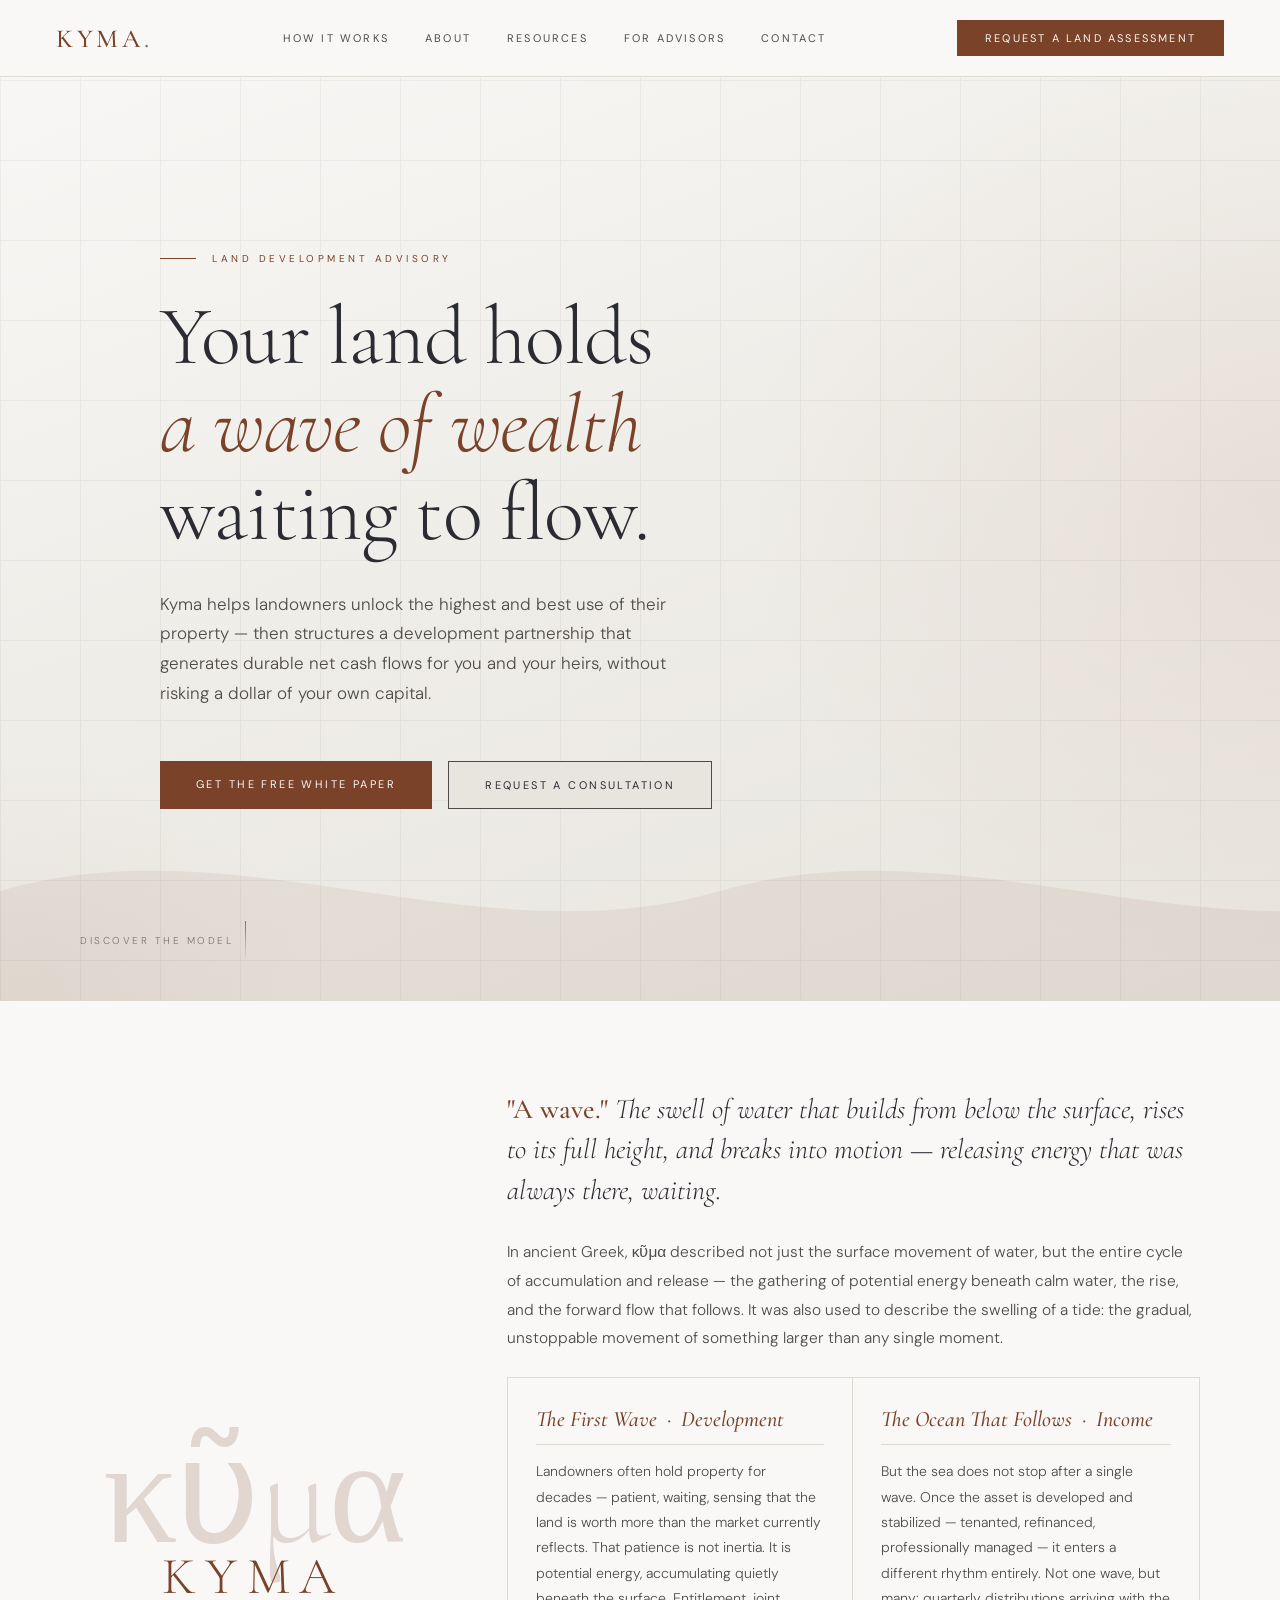
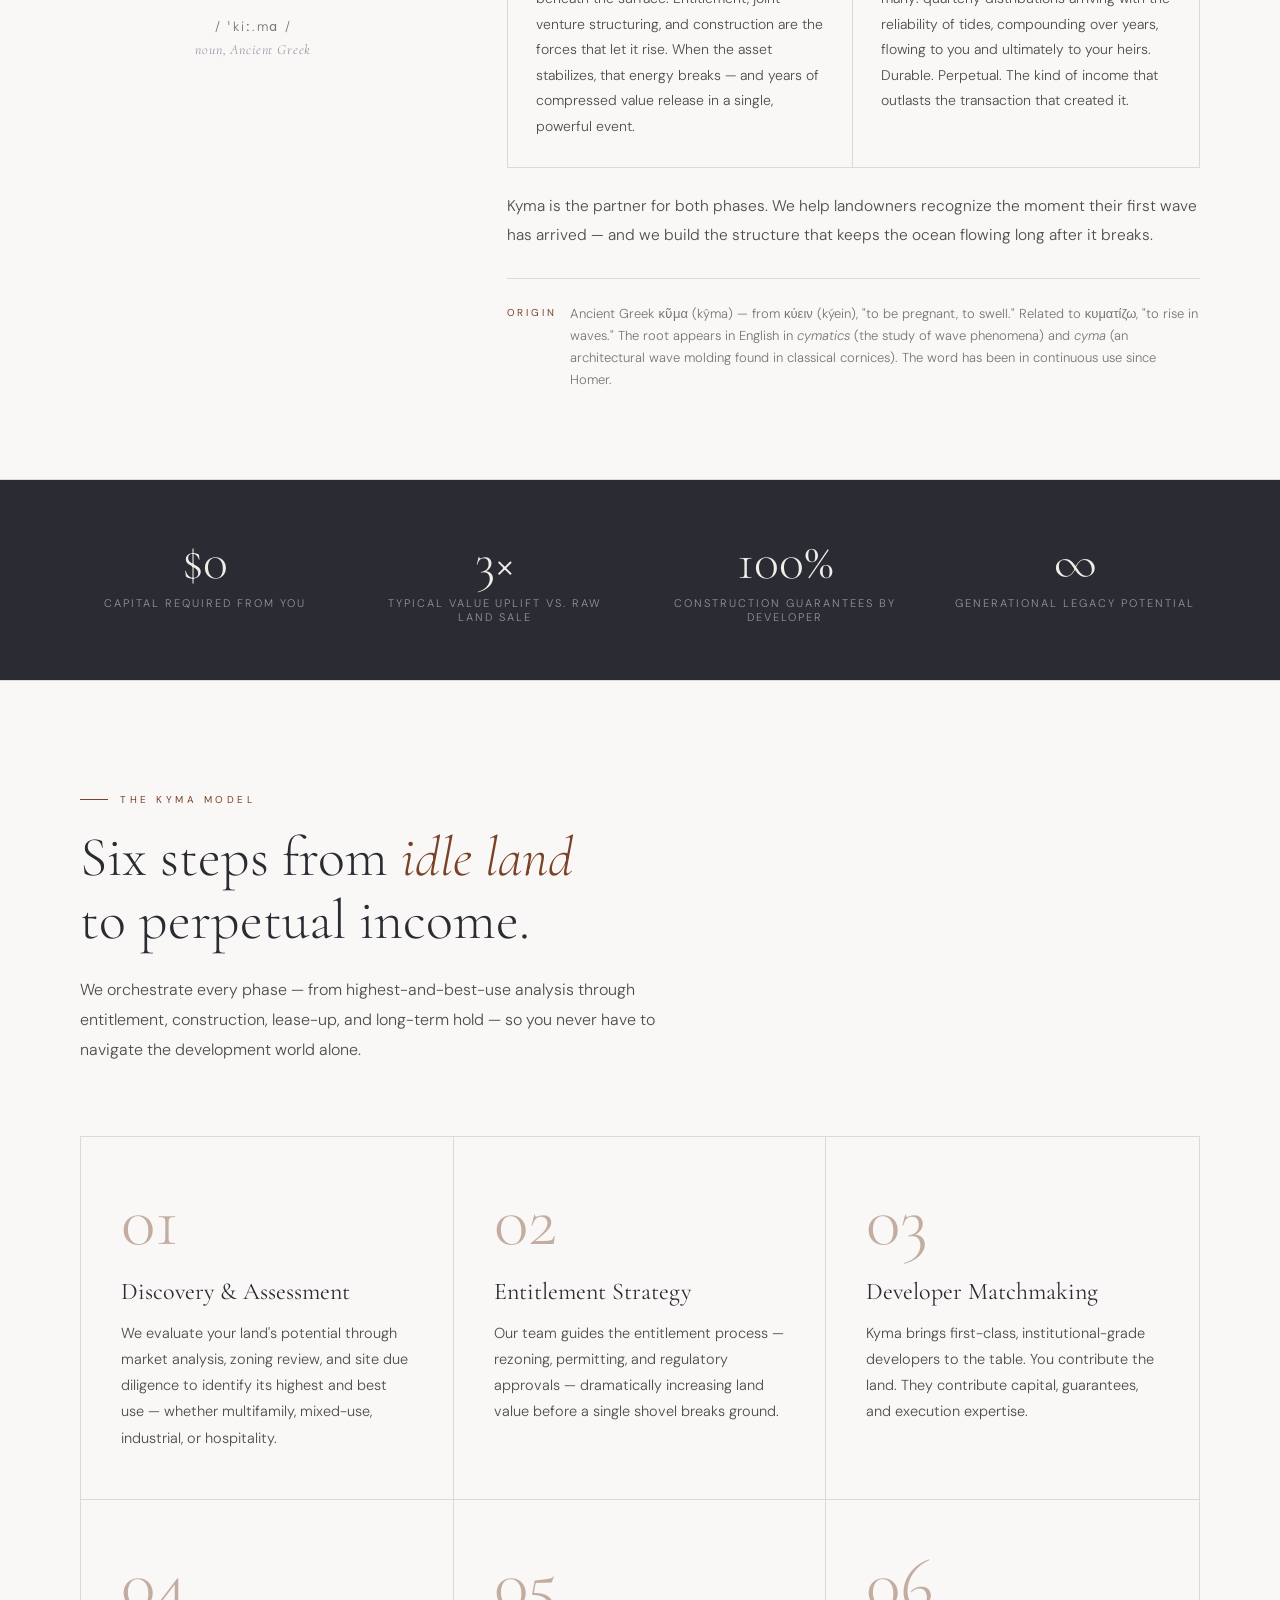
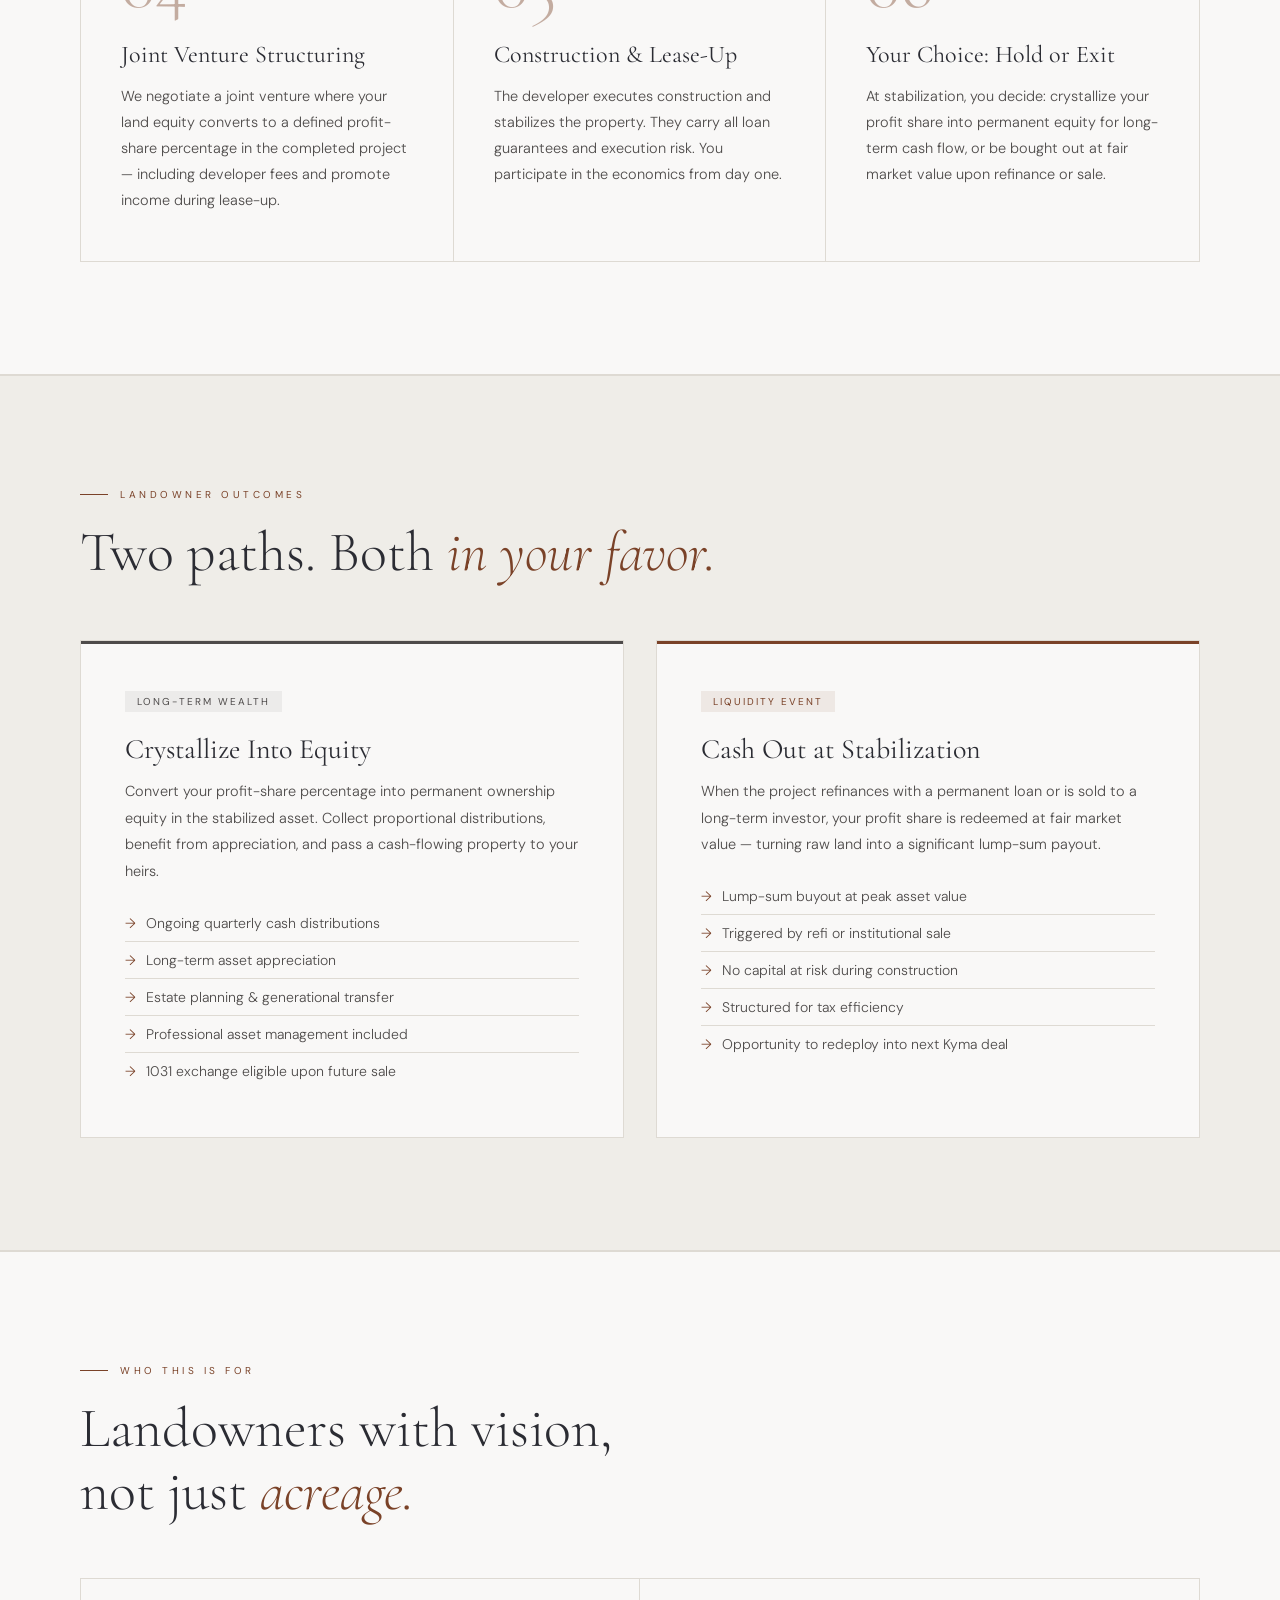
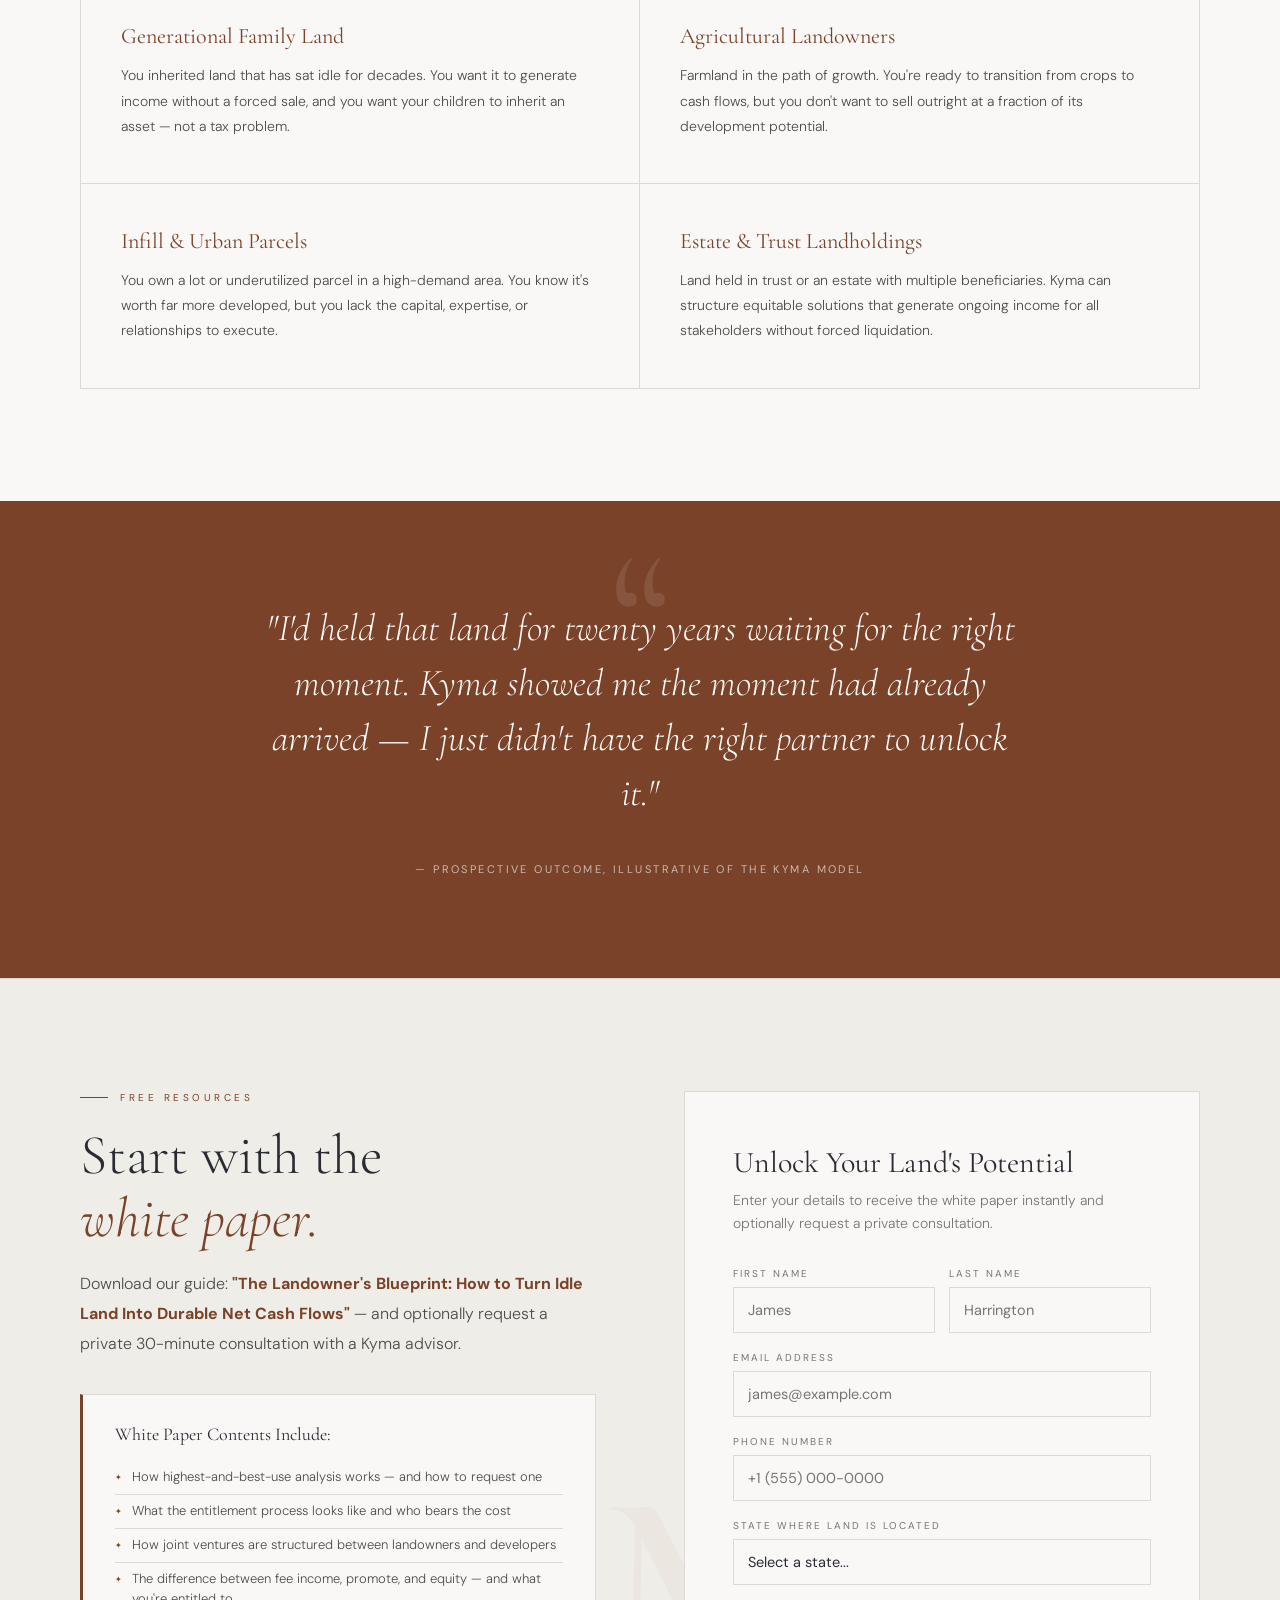
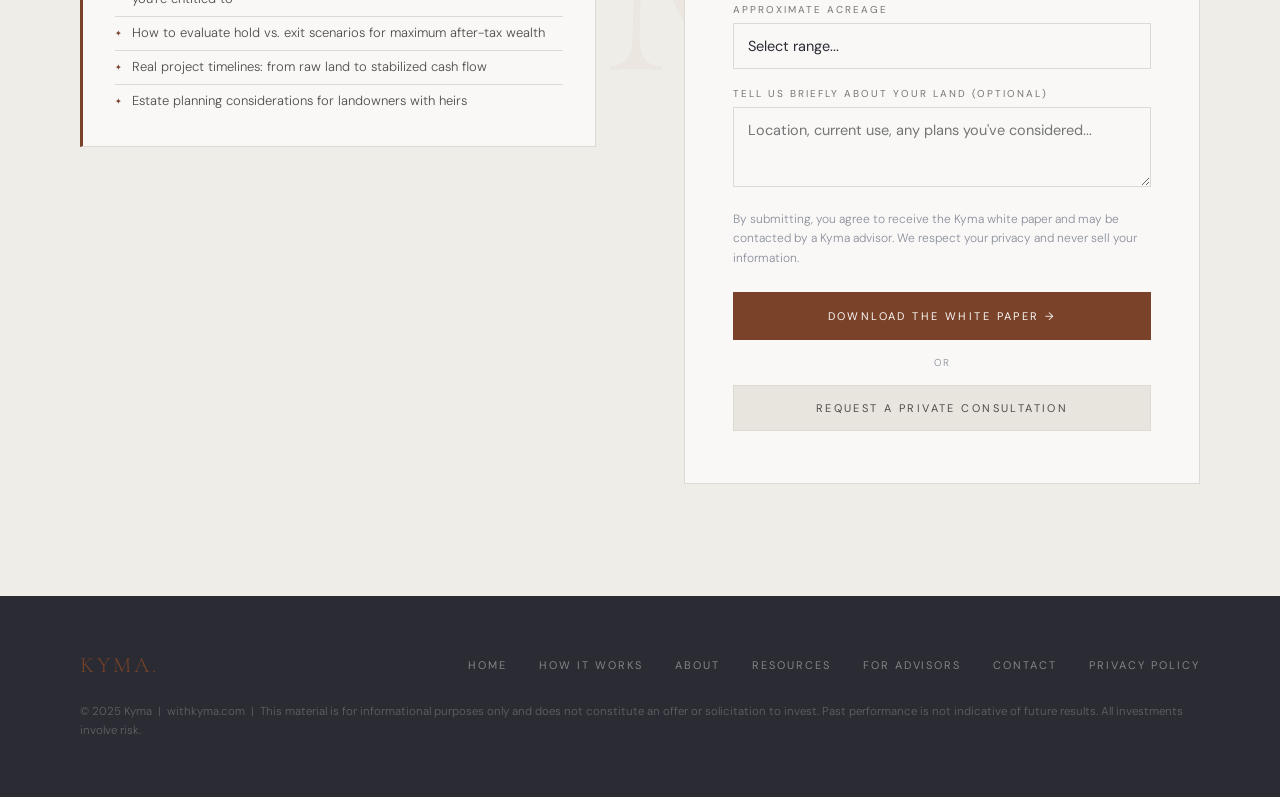
==== commit 217fce1c: "Add files via upload" ====
--- a/index.html
+++ b/index.html
@@ -11,557 +11,33 @@
 <link rel="preconnect" href="https://fonts.googleapis.com">
 <link rel="preconnect" href="https://fonts.gstatic.com" crossorigin>
 <link href="https://fonts.googleapis.com/css2?family=Cormorant+Garamond:ital,wght@0,300;0,400;0,500;0,600;1,300;1,400&family=DM+Sans:ital,opsz,wght@0,9..40,300;0,9..40,400;0,9..40,500;1,9..40,300&display=swap" rel="stylesheet">
+<link rel="stylesheet" href="kyma-styles.css">
+
 <style>
-  :root {
-    --ink:        #2b2c33;
-    --bone:       #efede8;
-    --sand:       #e8e5de;
-    --tide:       #4e4b4a;
-    --tide-light: #797472;
-    --gold:       #7a4228;
-    --gold-pale:  #975835;
-    --gold-light: #f4e8e0;
-    --mist:       #8a8d99;
-    --white:      #f9f8f7;
-    --rule:       #dedad3;
-  }
-
-  *, *::before, *::after { box-sizing: border-box; margin: 0; padding: 0; }
-  html { scroll-behavior: smooth; }
-
-  body {
-    background: var(--white);
-    color: var(--ink);
-    font-family: 'DM Sans', sans-serif;
-    font-weight: 300;
-    overflow-x: hidden;
-  }
-
-  /* ── NAV ── */
-  nav {
-    position: fixed; top: 0; left: 0; right: 0; z-index: 100;
-    display: flex; align-items: center; justify-content: space-between;
-    padding: 20px 56px;
-    background: rgba(249,248,247,0.96);
-    border-bottom: 1px solid var(--rule);
-    backdrop-filter: blur(8px);
-  }
-  .logo {
-    font-family: 'Cormorant Garamond', serif;
-    font-size: 26px; font-weight: 500; letter-spacing: 0.14em;
-    color: var(--gold); text-decoration: none;
-    flex-shrink: 0;
-  }
-  .logo span { color: var(--tide-light); }
-  .nav-links {
-    display: flex; align-items: center; gap: 36px;
-  }
-  .nav-links a {
-    font-family: 'DM Sans', sans-serif;
-    font-size: 11px; font-weight: 400;
-    letter-spacing: 0.2em; text-transform: uppercase;
-    color: var(--tide); text-decoration: none;
-    transition: color 0.2s;
-  }
-  .nav-links a:hover { color: var(--gold); }
-  .nav-links a.active { color: var(--gold); }
-  nav a.cta-nav {
-    font-size: 11px; letter-spacing: 0.2em; text-transform: uppercase;
-    color: var(--white); background: var(--gold);
-    padding: 11px 28px; text-decoration: none;
-    transition: background 0.3s;
-    font-family: 'DM Sans', sans-serif; font-weight: 400;
-    white-space: nowrap;
-  }
-  nav a.cta-nav:hover { background: var(--gold-pale); }
-  /* Mobile nav */
-  .nav-toggle { display: none; flex-direction: column; gap: 5px; cursor: pointer; padding: 4px; }
-  .nav-toggle span { display: block; width: 22px; height: 1.5px; background: var(--tide); transition: all 0.3s; }
-  @media (max-width: 900px) {
-    nav { padding: 18px 24px; }
-    .nav-links { display: none; position: absolute; top: 100%; left: 0; right: 0;
-      background: rgba(249,248,247,0.98); border-bottom: 1px solid var(--rule);
-      flex-direction: column; align-items: flex-start; gap: 0; padding: 8px 0; }
-    .nav-links.open { display: flex; }
-    .nav-links a { padding: 14px 24px; width: 100%; border-bottom: 1px solid var(--rule); }
-    .nav-links a:last-child { border-bottom: none; }
-    .nav-toggle { display: flex; }
-    nav a.cta-nav { display: none; }
-  }
-
-  /* ── HERO ── */
-  .hero {
-    min-height: 100vh;
-    position: relative;
-    display: flex; align-items: center;
-    overflow: hidden;
-    background: var(--bone);
-  }
-
-  .hero-bg {
-    position: absolute; inset: 0;
-    background:
-      radial-gradient(ellipse 70% 80% at 100% 50%, rgba(151,88,53,0.08) 0%, transparent 60%),
-      radial-gradient(ellipse 50% 50% at 0% 100%, rgba(151,88,53,0.05) 0%, transparent 50%),
-      linear-gradient(160deg, #f9f8f7 0%, #efede8 50%, #e8e5de 100%);
-  }
-
-  /* Subtle topographic line pattern */
-  .grid-lines {
-    position: absolute; inset: 0; opacity: 0.06;
-    background-image:
-      linear-gradient(var(--tide) 1px, transparent 1px),
-      linear-gradient(90deg, var(--tide) 1px, transparent 1px);
-    background-size: 80px 80px;
-  }
-
-  /* Animated wave SVG at bottom of hero */
-  .wave-overlay {
-    position: absolute; bottom: 0; left: 0; right: 0;
-    height: 220px; opacity: 0.07;
-  }
-
-  .hero-content {
-    position: relative; z-index: 2;
-    max-width: 800px;
-    padding: 140px 80px 80px;
-  }
-
-  .eyebrow {
-    font-size: 10px; letter-spacing: 0.35em; text-transform: uppercase;
-    color: var(--gold); margin-bottom: 28px;
-    display: flex; align-items: center; gap: 16px;
-    font-weight: 400;
-  }
-  .eyebrow::before {
-    content: ''; display: block; width: 36px; height: 1px; background: var(--gold);
-  }
-
-  h1 {
-    font-family: 'Cormorant Garamond', serif;
-    font-size: clamp(46px, 6.5vw, 84px);
-    font-weight: 300; line-height: 1.06;
-    letter-spacing: -0.01em;
-    color: var(--ink);
-    margin-bottom: 32px;
-  }
-  h1 em {
-    font-style: italic; color: var(--gold);
-  }
-
-  .hero-sub {
-    font-size: 17px; line-height: 1.75; color: var(--tide);
-    max-width: 520px; margin-bottom: 52px;
-    font-weight: 300;
-  }
-
-  .hero-actions {
-    display: flex; gap: 16px; flex-wrap: wrap;
-  }
-
-  .btn-primary {
-    background: var(--gold); color: var(--white);
-    padding: 16px 36px;
-    font-size: 11px; letter-spacing: 0.22em; text-transform: uppercase;
-    text-decoration: none; border: none; cursor: pointer;
-    transition: all 0.3s; font-family: 'DM Sans', sans-serif; font-weight: 400;
-    display: inline-block;
-  }
-  .btn-primary:hover { background: var(--gold-pale); transform: translateY(-1px); }
-
-  .btn-ghost {
-    background: var(--sand); color: var(--ink);
-    padding: 16px 36px;
-    font-size: 11px; letter-spacing: 0.22em; text-transform: uppercase;
-    text-decoration: none; border: 1px solid var(--tide); cursor: pointer;
-    transition: all 0.3s; font-family: 'DM Sans', sans-serif; font-weight: 400;
-    display: inline-block;
-  }
-  .btn-ghost:hover { background: var(--tide); border-color: var(--tide); color: var(--white); }
-
-  /* Scroll indicator */
-  .scroll-hint {
-    position: absolute; bottom: 40px; left: 80px;
-    font-size: 10px; letter-spacing: 0.25em; text-transform: uppercase;
-    color: var(--tide-light); display: flex; align-items: center; gap: 12px;
-    animation: fadeInUp 1s 1.5s both;
-  }
-  .scroll-hint::after {
-    content: ''; display: block; width: 1px; height: 40px;
-    background: linear-gradient(to bottom, var(--tide-light), transparent);
-    animation: scrollLine 2s ease-in-out infinite;
-  }
-  @keyframes scrollLine { 0%,100% { opacity: 1; } 50% { opacity: 0.3; } }
-
-  /* ── METRICS STRIP ── */
-  /* Dark band — the one deliberate dark element, like Terra Vista's accent strips */
-  .metrics {
-    background: var(--ink);
-    padding: 56px 80px;
-    display: grid; grid-template-columns: repeat(4, 1fr);
-    gap: 40px;
-    position: relative;
-  }
-  .metric { text-align: center; }
-  .metric-num {
-    font-family: 'Cormorant Garamond', serif;
-    font-size: 52px; font-weight: 300; color: var(--bone);
-    line-height: 1;
-  }
-  .metric-label {
-    font-size: 11px; letter-spacing: 0.18em; text-transform: uppercase;
-    color: rgba(239,237,232,0.55); margin-top: 8px;
-  }
-
-  /* ── SECTION BASE ── */
-  section { padding: 112px 80px; }
-
-  .section-label {
-    font-size: 10px; letter-spacing: 0.35em; text-transform: uppercase;
-    color: var(--gold); margin-bottom: 20px;
-    display: flex; align-items: center; gap: 12px;
-    font-weight: 400;
-  }
-  .section-label::before { content: ''; width: 28px; height: 1px; background: var(--gold); display: block; }
-
-  h2 {
-    font-family: 'Cormorant Garamond', serif;
-    font-size: clamp(34px, 4.5vw, 56px);
-    font-weight: 300; line-height: 1.12;
-    color: var(--ink);
-  }
-  h2 em { font-style: italic; color: var(--gold); }
-
-  /* ── HOW IT WORKS ── */
+
+  /* ── HOW IT WORKS (homepage variant) ── */
   .how {
     background: var(--white);
     border-top: 1px solid var(--rule);
     border-bottom: 1px solid var(--rule);
   }
-
   .how-header { max-width: 600px; margin-bottom: 72px; }
-  .how-header p {
-    margin-top: 24px; font-size: 16px; line-height: 1.85;
-    color: var(--tide);
-  }
-
-  .steps {
-    display: grid; grid-template-columns: repeat(3, 1fr);
-    gap: 0;
-    border: 1px solid var(--rule);
-    margin-bottom: 0;
-  }
-  .step {
-    padding: 48px 40px;
-    border-right: 1px solid var(--rule);
-    border-bottom: 1px solid var(--rule);
-    position: relative;
-    transition: background 0.3s;
-    background: var(--white);
-  }
-  .step:nth-child(3n) { border-right: none; }
-  .step:nth-last-child(-n+3) { border-bottom: none; }
-  .step:hover { background: var(--bone); }
-  .step::before {
-    content: ''; position: absolute; top: 0; left: 0; right: 0; height: 2px;
-    background: transparent;
-    transition: background 0.3s;
-  }
-  .step:hover::before { background: var(--gold); }
-
-  .step-num {
-    font-family: 'Cormorant Garamond', serif;
-    font-size: 72px; font-weight: 300;
-    color: rgba(122,66,40,0.42); line-height: 1;
-    margin-bottom: 20px;
-  }
-  .step h3 {
-    font-family: 'Cormorant Garamond', serif;
-    font-size: 24px; font-weight: 400; color: var(--ink);
-    margin-bottom: 14px;
-  }
-  .step p { font-size: 14.5px; line-height: 1.8; color: var(--tide); }
-
-  /* ── STRUCTURE / HOW YOU WIN ── */
+  .how-header p { margin-top: 24px; font-size: 16px; line-height: 1.85; color: var(--tide); }
+
+  /* ── STRUCTURE SECTION ── */
   .structure {
     background: var(--bone);
     border-top: 1px solid var(--rule);
     border-bottom: 1px solid var(--rule);
   }
 
-  .options-grid {
-    display: grid; grid-template-columns: 1fr 1fr; gap: 32px;
-    margin-top: 56px;
-  }
-  .option-card {
-    background: var(--white);
-    border: 1px solid var(--rule);
-    padding: 48px 44px;
-    position: relative; overflow: hidden;
-    transition: transform 0.3s, box-shadow 0.3s;
-  }
-  .option-card:hover { transform: translateY(-3px); box-shadow: 0 16px 48px rgba(43,44,51,0.08); }
-  .option-card::before {
-    content: ''; position: absolute; top: 0; left: 0; right: 0; height: 3px;
-  }
-  .option-card.hold::before { background: var(--tide); }
-  .option-card.exit::before { background: var(--gold); }
-  .option-card h3 {
-    font-family: 'Cormorant Garamond', serif;
-    font-size: 28px; font-weight: 400;
-    color: var(--ink); margin-bottom: 12px;
-  }
-  .option-card .tag {
-    font-size: 10px; letter-spacing: 0.2em; text-transform: uppercase;
-    margin-bottom: 20px; display: inline-block; padding: 4px 12px;
-    font-weight: 400;
-  }
-  .option-card.hold .tag { background: rgba(78,75,74,0.08); color: var(--tide); }
-  .option-card.exit .tag { background: rgba(122,66,40,0.09); color: var(--gold); }
-  .option-card p { font-size: 14.5px; line-height: 1.85; color: var(--tide); }
-  .option-card ul { list-style: none; margin-top: 20px; }
-  .option-card ul li {
-    font-size: 14px; color: var(--tide); padding: 9px 0;
-    border-bottom: 1px solid var(--rule);
-    display: flex; align-items: flex-start; gap: 10px;
-  }
-  .option-card ul li:last-child { border-bottom: none; }
-  .option-card ul li::before { content: '→'; color: var(--gold); flex-shrink: 0; }
-
-  /* ── WHO WE SERVE ── */
+  /* ── WHO WE SERVE SECTION ── */
   .who {
     background: var(--white);
     border-top: 1px solid var(--rule);
   }
-  .who-grid {
-    display: grid; grid-template-columns: repeat(2, 1fr);
-    border: 1px solid var(--rule);
-    margin-top: 56px;
-  }
-  .who-card {
-    padding: 44px 40px;
-    border-right: 1px solid var(--rule);
-    border-bottom: 1px solid var(--rule);
-    transition: background 0.3s;
-  }
-  .who-card:nth-child(2n) { border-right: none; }
-  .who-card:nth-last-child(-n+2) { border-bottom: none; }
-  .who-card:hover { background: var(--bone); }
-  .who-card h4 {
-    font-family: 'Cormorant Garamond', serif;
-    font-size: 22px; font-weight: 400; color: var(--gold);
-    margin-bottom: 14px;
-  }
-  .who-card p { font-size: 14px; line-height: 1.8; color: var(--tide); }
-
-  /* ── TESTIMONIAL ── */
-  /* Sienna accent band — like Terra Vista's warm image+quote sections */
-  .testimonial {
-    background: var(--gold);
-    padding: 100px 80px;
-    text-align: center;
-    position: relative; overflow: hidden;
-  }
-  .testimonial::before {
-    content: '\201C';
-    position: absolute; top: 20px; left: 50%; transform: translateX(-50%);
-    font-family: 'Cormorant Garamond', serif;
-    font-size: 200px; line-height: 1;
-    color: rgba(255,255,255,0.10);
-    pointer-events: none;
-  }
-  .testimonial blockquote {
-    font-family: 'Cormorant Garamond', serif;
-    font-size: clamp(22px, 3vw, 38px);
-    font-weight: 300; font-style: italic;
-    line-height: 1.45; color: var(--white);
-    max-width: 760px; margin: 0 auto 36px;
-    position: relative; z-index: 1;
-  }
-  .testimonial cite {
-    font-size: 11px; letter-spacing: 0.22em; text-transform: uppercase;
-    color: rgba(249,248,247,0.65);
-    font-style: normal; position: relative; z-index: 1;
-    font-weight: 400;
-  }
-
-  /* ── LEAD CAPTURE ── */
-  .capture {
-    background: var(--bone);
-    border-top: 1px solid var(--rule);
-    position: relative; overflow: hidden;
-  }
-  .capture::before {
-    content: 'KYMA';
-    position: absolute;
-    font-family: 'Cormorant Garamond', serif;
-    font-size: 260px; font-weight: 600;
-    color: rgba(122,66,40,0.04);
-    top: 50%; left: 50%; transform: translate(-50%, -50%);
-    white-space: nowrap; pointer-events: none;
-    letter-spacing: 0.05em;
-  }
-  .capture-inner {
-    position: relative; z-index: 2;
-    display: grid; grid-template-columns: 1fr 1fr; gap: 88px;
-    align-items: start;
-  }
-  .capture-left h2 { margin-bottom: 20px; }
-  .capture-left p {
-    font-size: 16px; line-height: 1.85; color: var(--tide); margin-bottom: 36px;
-  }
-  .whitepaper-preview {
-    background: var(--white);
-    border: 1px solid var(--rule);
-    border-left: 3px solid var(--gold);
-    padding: 28px 32px;
-    margin-top: 0;
-  }
-  .whitepaper-preview h4 {
-    font-family: 'Cormorant Garamond', serif;
-    font-size: 18px; font-weight: 400; color: var(--ink); margin-bottom: 16px;
-  }
-  .whitepaper-preview ul { list-style: none; }
-  .whitepaper-preview ul li {
-    font-size: 13px; color: var(--tide); padding: 6px 0;
-    border-bottom: 1px solid var(--rule);
-    display: flex; gap: 10px; line-height: 1.6;
-  }
-  .whitepaper-preview ul li:last-child { border-bottom: none; }
-  .whitepaper-preview ul li::before { content: '✦'; color: var(--gold); font-size: 8px; margin-top: 4px; flex-shrink: 0; }
-
-  /* Form panel */
-  .form-panel {
-    background: var(--white);
-    border: 1px solid var(--rule);
-    padding: 52px 48px;
-    color: var(--ink);
-  }
-  .form-panel h3 {
-    font-family: 'Cormorant Garamond', serif;
-    font-size: 30px; font-weight: 400;
-    color: var(--ink); margin-bottom: 8px;
-  }
-  .form-panel .form-sub {
-    font-size: 14px; color: var(--tide-light); margin-bottom: 32px;
-    line-height: 1.65;
-  }
-
-  .form-group { margin-bottom: 18px; }
-  .form-group label {
-    display: block; font-size: 10px; letter-spacing: 0.2em;
-    text-transform: uppercase; color: var(--tide-light); margin-bottom: 7px;
-    font-weight: 400;
-  }
-  .form-group input, .form-group select, .form-group textarea {
-    width: 100%; padding: 13px 14px;
-    border: 1px solid var(--rule); border-radius: 0;
-    font-family: 'DM Sans', sans-serif; font-size: 14.5px; color: var(--ink);
-    background: var(--white);
-    transition: border-color 0.2s;
-    outline: none; appearance: none;
-  }
-  .form-group input:focus, .form-group select:focus, .form-group textarea:focus {
-    border-color: var(--gold);
-    background: var(--gold-light);
-  }
-  .form-group textarea { min-height: 80px; resize: vertical; }
-  .form-row { display: grid; grid-template-columns: 1fr 1fr; gap: 14px; }
-
-  .form-panel .consent {
-    font-size: 12px; color: var(--mist); line-height: 1.6; margin: 18px 0 24px;
-  }
-
-  .btn-submit {
-    width: 100%; padding: 17px;
-    background: var(--gold); color: var(--white);
-    font-family: 'DM Sans', sans-serif; font-weight: 400;
-    font-size: 11px; letter-spacing: 0.22em; text-transform: uppercase;
-    border: none; cursor: pointer;
-    transition: background 0.3s;
-  }
-  .btn-submit:hover { background: var(--gold-pale); }
-
-  .form-divider {
-    text-align: center; margin: 16px 0;
-    font-size: 10px; color: var(--mist); letter-spacing: 0.15em;
-    text-transform: uppercase;
-  }
-
-  .btn-consult {
-    width: 100%; padding: 15px;
-    background: var(--sand); color: var(--tide);
-    font-family: 'DM Sans', sans-serif; font-weight: 400;
-    font-size: 11px; letter-spacing: 0.22em; text-transform: uppercase;
-    border: 1px solid var(--rule); cursor: pointer;
-    transition: all 0.3s;
-  }
-  .btn-consult:hover { background: var(--tide); color: var(--white); border-color: var(--tide); }
-
-  .success-msg {
-    display: none; text-align: center; padding: 40px 20px;
-  }
-  .success-msg .check {
-    width: 60px; height: 60px; background: var(--gold);
-    border-radius: 50%; display: flex; align-items: center; justify-content: center;
-    margin: 0 auto 20px; font-size: 24px; color: white;
-  }
-  .success-msg h3 {
-    font-family: 'Cormorant Garamond', serif; font-size: 30px; font-weight: 400;
-    color: var(--ink); margin-bottom: 10px;
-  }
-  .success-msg p { color: var(--tide-light); font-size: 15px; line-height: 1.7; }
-
-  /* ── FOOTER ── */
-  footer {
-    background: var(--ink);
-    padding: 56px 80px;
-    display: flex; justify-content: space-between; align-items: center;
-    flex-wrap: wrap; gap: 24px;
-  }
-  .footer-logo {
-    font-family: 'Cormorant Garamond', serif;
-    font-size: 22px; color: var(--gold); letter-spacing: 0.14em;
-  }
-  .footer-links { display: flex; gap: 32px; }
-  .footer-links a {
-    font-size: 11px; letter-spacing: 0.18em; text-transform: uppercase;
-    color: rgba(239,237,232,0.45); text-decoration: none; transition: color 0.2s;
-    font-weight: 400;
-  }
-  .footer-links a:hover { color: var(--gold); }
-  footer p {
-    font-size: 11.5px; color: rgba(239,237,232,0.28);
-    width: 100%; line-height: 1.7;
-  }
-
-  /* ── ANIMATIONS ── */
-  @keyframes fadeInUp {
-    from { opacity: 0; transform: translateY(24px); }
-    to { opacity: 1; transform: translateY(0); }
-  }
-  @keyframes waveFloat {
-    0%, 100% { transform: translateX(0); }
-    50% { transform: translateX(-20px); }
-  }
-
-  .fade-in { animation: fadeInUp 0.9s ease both; }
-  .fade-in-delay-1 { animation: fadeInUp 0.9s 0.2s ease both; }
-  .fade-in-delay-2 { animation: fadeInUp 0.9s 0.4s ease both; }
-  .fade-in-delay-3 { animation: fadeInUp 0.9s 0.6s ease both; }
-
-  .reveal {
-    opacity: 0; transform: translateY(32px);
-    transition: opacity 0.8s ease, transform 0.8s ease;
-  }
-  .reveal.visible { opacity: 1; transform: translateY(0); }
-
-  /* Wave animation */
-  .animated-wave path {
-    animation: waveFloat 6s ease-in-out infinite;
-  }
-
-  /* ── ETYMOLOGY ── */
+
+  /* ── ETYMOLOGY SECTION ── */
   .etymology {
     background: var(--white);
     border-bottom: 1px solid var(--rule);
@@ -571,175 +47,68 @@
     gap: 80px;
     align-items: center;
   }
-
-  .etymology-greek {
-    text-align: center;
-    position: relative;
-  }
+  .etymology-greek { text-align: center; position: relative; }
   .etymology-glyph {
     font-family: 'Cormorant Garamond', serif;
-    font-size: 148px;
-    font-weight: 300;
-    line-height: 1;
-    color: var(--gold);
-    opacity: 0.18;
-    letter-spacing: -0.02em;
-    display: block;
-    user-select: none;
+    font-size: 148px; font-weight: 300; line-height: 1;
+    color: var(--gold); opacity: 0.18; letter-spacing: -0.02em;
+    display: block; user-select: none;
   }
   .etymology-transliteration {
     font-family: 'Cormorant Garamond', serif;
-    font-size: 52px;
-    font-weight: 300;
-    color: var(--gold);
-    letter-spacing: 0.18em;
-    display: block;
-    margin-top: -24px;
-    position: relative;
-    z-index: 1;
+    font-size: 52px; font-weight: 300; color: var(--gold);
+    letter-spacing: 0.18em; display: block;
+    margin-top: -24px; position: relative; z-index: 1;
   }
   .etymology-pronunciation {
-    font-family: 'DM Sans', sans-serif;
-    font-size: 13px;
-    font-weight: 300;
-    color: var(--tide-light);
-    letter-spacing: 0.14em;
-    margin-top: 10px;
-    display: block;
+    font-family: 'DM Sans', sans-serif; font-size: 13px; font-weight: 300;
+    color: var(--tide-light); letter-spacing: 0.14em; margin-top: 10px; display: block;
   }
   .etymology-pos {
-    font-family: 'Cormorant Garamond', serif;
-    font-size: 14px;
-    font-style: italic;
-    color: var(--mist);
-    letter-spacing: 0.06em;
-    margin-top: 6px;
-    display: block;
-  }
-
-  .etymology-rule {
-    width: 1px;
-    height: 100%;
-    background: var(--rule);
-    position: absolute;
-    left: calc(33.33% + 0px);
-    top: 0;
-  }
-
-  .etymology-right {
-    position: relative;
-  }
+    font-family: 'Cormorant Garamond', serif; font-size: 14px; font-style: italic;
+    color: var(--mist); letter-spacing: 0.06em; margin-top: 6px; display: block;
+  }
+  .etymology-right { position: relative; }
   .etymology-definition {
     font-family: 'Cormorant Garamond', serif;
-    font-size: 28px;
-    font-weight: 300;
-    line-height: 1.45;
-    color: var(--ink);
-    margin-bottom: 28px;
-    font-style: italic;
-  }
-  .etymology-definition strong {
-    font-style: normal;
-    font-weight: 500;
-    color: var(--gold);
-  }
-  .etymology-body {
-    font-size: 15.5px;
-    line-height: 1.85;
-    color: var(--tide);
-    margin-bottom: 20px;
-  }
-  .etymology-body + .etymology-body {
-    padding-top: 20px;
-    border-top: 1px solid var(--rule);
-  }
+    font-size: 28px; font-weight: 300; line-height: 1.45;
+    color: var(--ink); margin-bottom: 28px; font-style: italic;
+  }
+  .etymology-definition strong { font-style: normal; font-weight: 500; color: var(--gold); }
+  .etymology-body { font-size: 15.5px; line-height: 1.85; color: var(--tide); margin-bottom: 20px; }
+  .etymology-body + .etymology-body { padding-top: 20px; border-top: 1px solid var(--rule); }
   .etymology-origin {
-    display: flex;
-    align-items: flex-start;
-    gap: 14px;
-    margin-top: 28px;
-    padding-top: 24px;
-    border-top: 1px solid var(--rule);
+    display: flex; align-items: flex-start; gap: 14px;
+    margin-top: 28px; padding-top: 24px; border-top: 1px solid var(--rule);
   }
   .etymology-origin-label {
-    font-size: 10px;
-    letter-spacing: 0.28em;
-    text-transform: uppercase;
-    color: var(--gold);
-    font-weight: 400;
-    padding-top: 3px;
-    white-space: nowrap;
-  }
-  .etymology-origin-text {
-    font-size: 13px;
-    line-height: 1.7;
-    color: var(--tide-light);
-  }
-
+    font-size: 10px; letter-spacing: 0.28em; text-transform: uppercase;
+    color: var(--gold); font-weight: 400; padding-top: 3px; white-space: nowrap;
+  }
+  .etymology-origin-text { font-size: 13px; line-height: 1.7; color: var(--tide-light); }
   .etymology-phases {
-    display: grid;
-    grid-template-columns: 1fr 1fr;
-    gap: 0;
-    border: 1px solid var(--rule);
-    margin: 24px 0;
-  }
-  .etymology-phase {
-    padding: 28px 28px;
-    border-right: 1px solid var(--rule);
-  }
+    display: grid; grid-template-columns: 1fr 1fr;
+    gap: 0; border: 1px solid var(--rule); margin: 24px 0;
+  }
+  .etymology-phase { padding: 28px; border-right: 1px solid var(--rule); }
   .etymology-phase:last-child { border-right: none; }
   .etymology-phase-label {
     font-family: 'Cormorant Garamond', serif;
-    font-size: 22px;
-    font-weight: 500;
-    font-style: italic;
-    letter-spacing: 0.02em;
-    text-transform: none;
-    color: var(--gold);
-    margin-bottom: 14px;
-    padding-bottom: 12px;
+    font-size: 22px; font-weight: 500; font-style: italic;
+    color: var(--gold); margin-bottom: 14px; padding-bottom: 12px;
     border-bottom: 1px solid var(--rule);
   }
-  .etymology-phase-body {
-    font-size: 14px;
-    line-height: 1.82;
-    color: var(--tide);
-  }
+  .etymology-phase-body { font-size: 14px; line-height: 1.82; color: var(--tide); }
 
   @media (max-width: 900px) {
+    .etymology { grid-template-columns: 1fr; gap: 40px; padding: 64px 24px; }
+    .etymology-glyph { font-size: 100px; }
+    .etymology-transliteration { font-size: 40px; }
     .etymology-phases { grid-template-columns: 1fr; }
     .etymology-phase { border-right: none; border-bottom: 1px solid var(--rule); }
     .etymology-phase:last-child { border-bottom: none; }
   }
 
-  /* ── MOBILE ── */
-  @media (max-width: 900px) {
-    .etymology {
-      grid-template-columns: 1fr;
-      gap: 40px;
-      padding: 64px 24px;
-    }
-    .etymology-glyph { font-size: 100px; }
-    .etymology-transliteration { font-size: 40px; }
-  }
-    nav { padding: 18px 24px; }
-    .hero-content { padding: 110px 24px 60px; }
-    .metrics { padding: 40px 24px; grid-template-columns: repeat(2, 1fr); gap: 32px; }
-    section { padding: 72px 24px; }
-    .steps { grid-template-columns: 1fr; }
-    .step:nth-child(3n) { border-right: 1px solid var(--rule); }
-    .step:nth-last-child(-n+3) { border-bottom: 1px solid var(--rule); }
-    .step:last-child { border-bottom: none; }
-    .options-grid { grid-template-columns: 1fr; }
-    .who-grid { grid-template-columns: 1fr; }
-    .who-card:nth-child(2n) { border-right: 1px solid var(--rule); }
-    .who-card:nth-last-child(-n+2) { border-bottom: 1px solid var(--rule); }
-    .who-card:last-child { border-bottom: none; }
-    .capture-inner { grid-template-columns: 1fr; gap: 48px; }
-    footer { padding: 40px 24px; flex-direction: column; align-items: flex-start; }
-    .testimonial { padding: 72px 24px; }
-    .form-row { grid-template-columns: 1fr; }
-  }
 </style>
 </head>
 <body>
--- a/kyma-styles.css
+++ b/kyma-styles.css
@@ -0,0 +1,717 @@
+/*
+  ════════════════════════════════════════════════════════════════════
+  KYMA PARTNERS — SHARED STYLESHEET
+  kyma-styles.css
+
+  This file controls the look and feel of every page on withkyma.com.
+  Change something here and it updates across the entire site.
+
+  HOW TO USE THIS FILE:
+  ─ To change a color: edit the value next to its name in :root below
+  ─ To change a font size: find the relevant CSS rule by section label
+  ─ Each section is labeled with ══ markers for easy navigation
+  ════════════════════════════════════════════════════════════════════
+*/
+
+/* ══════════════════════════════════════════════════════════════════
+   COLORS
+   Change any value here to update that color across the entire site.
+
+   --gold is the most important — it controls buttons, links,
+   borders, and accent elements everywhere.
+   ══════════════════════════════════════════════════════════════════ */
+:root {
+  --ink:        #2b2c33;   /* Main text — dark charcoal */
+  --bone:       #efede8;   /* Light section backgrounds */
+  --sand:       #e8e5de;   /* Slightly darker bg / hover states */
+  --tide:       #4e4b4a;   /* Secondary text — warm gray */
+  --tide-light: #797472;   /* Muted text — labels, captions */
+  --gold:       #7a4228;   /* Brand bronze — buttons, borders, headings */
+  --gold-pale:  #975835;   /* Lighter bronze — button hover states */
+  --gold-light: #f4e8e0;   /* Very pale tint — form field focus */
+  --mist:       #8a8d99;   /* Subtle gray — fine print, consent text */
+  --white:      #f9f8f7;   /* Off-white page background */
+  --rule:       #dedad3;   /* Hairline borders and dividers */
+}
+
+
+/* ══════════════════════════════════════════════════════════════════
+   RESET & BASE
+   ══════════════════════════════════════════════════════════════════ */
+*, *::before, *::after { box-sizing: border-box; margin: 0; padding: 0; }
+html { scroll-behavior: smooth; }
+
+body {
+  background: var(--white);
+  color: var(--ink);
+  font-family: 'DM Sans', sans-serif;
+  font-weight: 300;
+  overflow-x: hidden;
+}
+
+
+/* ══════════════════════════════════════════════════════════════════
+   NAVIGATION BAR
+   Controls the fixed top nav on all pages.
+   ── To change nav padding/height: edit padding in nav {}
+   ── To change nav background opacity: edit rgba(...) in background
+   ══════════════════════════════════════════════════════════════════ */
+nav {
+  position: fixed; top: 0; left: 0; right: 0; z-index: 100;
+  display: flex; align-items: center; justify-content: space-between;
+  padding: 20px 56px;
+  background: rgba(249,248,247,0.96);
+  border-bottom: 1px solid var(--rule);
+  backdrop-filter: blur(8px);
+}
+.logo {
+  font-family: 'Cormorant Garamond', serif;
+  font-size: 26px; font-weight: 500; letter-spacing: 0.14em;
+  color: var(--gold); text-decoration: none;
+  flex-shrink: 0;
+}
+.logo span { color: var(--tide-light); }
+.nav-links {
+  display: flex; align-items: center; gap: 36px;
+}
+.nav-links a {
+  font-family: 'DM Sans', sans-serif;
+  font-size: 11px; font-weight: 400;
+  letter-spacing: 0.2em; text-transform: uppercase;
+  color: var(--tide); text-decoration: none;
+  transition: color 0.2s;
+}
+.nav-links a:hover { color: var(--gold); }
+.nav-links a.active { color: var(--gold); }
+nav a.cta-nav {
+  font-size: 11px; letter-spacing: 0.2em; text-transform: uppercase;
+  color: var(--white); background: var(--gold);
+  padding: 11px 28px; text-decoration: none;
+  transition: background 0.3s;
+  font-family: 'DM Sans', sans-serif; font-weight: 400;
+  white-space: nowrap;
+}
+nav a.cta-nav:hover { background: var(--gold-pale); }
+/* Mobile hamburger toggle */
+.nav-toggle { display: none; flex-direction: column; gap: 5px; cursor: pointer; padding: 4px; }
+.nav-toggle span { display: block; width: 22px; height: 1.5px; background: var(--tide); transition: all 0.3s; }
+@media (max-width: 900px) {
+  nav { padding: 18px 24px; }
+  .nav-links {
+    display: none; position: absolute; top: 100%; left: 0; right: 0;
+    background: rgba(249,248,247,0.98); border-bottom: 1px solid var(--rule);
+    flex-direction: column; align-items: flex-start; gap: 0; padding: 8px 0;
+  }
+  .nav-links.open { display: flex; }
+  .nav-links a { padding: 14px 24px; width: 100%; border-bottom: 1px solid var(--rule); }
+  .nav-links a:last-child { border-bottom: none; }
+  .nav-toggle { display: flex; }
+  nav a.cta-nav { display: none; }
+}
+
+
+/* ══════════════════════════════════════════════════════════════════
+   HERO SECTION
+   Used on every main page (not blueprint.html).
+   ── Hero height: change min-height in .hero {}
+   ── Background gradient: edit .hero-bg background values
+   ══════════════════════════════════════════════════════════════════ */
+.hero {
+  min-height: 100vh;
+  position: relative;
+  display: flex; align-items: center;
+  overflow: hidden;
+  background: var(--bone);
+}
+/* Inner pages use a shorter hero */
+.hero.hero-short { min-height: 72vh; }
+
+.hero-bg {
+  position: absolute; inset: 0;
+  background:
+    radial-gradient(ellipse 70% 80% at 100% 50%, rgba(151,88,53,0.08) 0%, transparent 60%),
+    radial-gradient(ellipse 50% 50% at 0% 100%, rgba(151,88,53,0.05) 0%, transparent 50%),
+    linear-gradient(160deg, #f9f8f7 0%, #efede8 50%, #e8e5de 100%);
+}
+/* Subtle topographic grid overlay */
+.grid-lines {
+  position: absolute; inset: 0; opacity: 0.06;
+  background-image:
+    linear-gradient(var(--tide) 1px, transparent 1px),
+    linear-gradient(90deg, var(--tide) 1px, transparent 1px);
+  background-size: 80px 80px;
+}
+/* Animated wave SVG at bottom of hero */
+.wave-overlay {
+  position: absolute; bottom: 0; left: 0; right: 0;
+  height: 220px; opacity: 0.07;
+}
+.hero-content {
+  position: relative; z-index: 2;
+  max-width: 800px;
+  padding: 140px 80px 80px;
+}
+/* Scroll indicator at bottom of full-height hero */
+.scroll-hint {
+  position: absolute; bottom: 40px; left: 80px;
+  font-size: 10px; letter-spacing: 0.25em; text-transform: uppercase;
+  color: var(--tide-light); display: flex; align-items: center; gap: 12px;
+  animation: fadeInUp 1s 1.5s both;
+}
+.scroll-hint::after {
+  content: ''; display: block; width: 1px; height: 40px;
+  background: linear-gradient(to bottom, var(--tide-light), transparent);
+  animation: scrollLine 2s ease-in-out infinite;
+}
+@keyframes scrollLine { 0%,100% { opacity: 1; } 50% { opacity: 0.3; } }
+
+
+/* ══════════════════════════════════════════════════════════════════
+   TYPOGRAPHY — EYEBROW, HEADINGS, SECTION LABEL
+   ── Eyebrow: small bronze label above headlines
+   ── h1: main page headline (hero)
+   ── h2: section headlines
+   ── .section-label: small uppercase label with line, above h2
+   ══════════════════════════════════════════════════════════════════ */
+.eyebrow {
+  font-size: 10px; letter-spacing: 0.35em; text-transform: uppercase;
+  color: var(--gold); margin-bottom: 28px;
+  display: flex; align-items: center; gap: 16px;
+  font-weight: 400;
+}
+.eyebrow::before {
+  content: ''; display: block; width: 36px; height: 1px; background: var(--gold);
+}
+
+h1 {
+  font-family: 'Cormorant Garamond', serif;
+  font-size: clamp(46px, 6.5vw, 84px);
+  font-weight: 300; line-height: 1.06;
+  letter-spacing: -0.01em;
+  color: var(--ink);
+  margin-bottom: 32px;
+}
+h1 em { font-style: italic; color: var(--gold); }
+
+.hero-sub {
+  font-size: 17px; line-height: 1.75; color: var(--tide);
+  max-width: 520px; margin-bottom: 52px;
+  font-weight: 300;
+}
+.hero-actions {
+  display: flex; gap: 16px; flex-wrap: wrap;
+}
+
+.section-label {
+  font-size: 10px; letter-spacing: 0.35em; text-transform: uppercase;
+  color: var(--gold); margin-bottom: 20px;
+  display: flex; align-items: center; gap: 12px;
+  font-weight: 400;
+}
+.section-label::before { content: ''; width: 28px; height: 1px; background: var(--gold); display: block; }
+
+h2 {
+  font-family: 'Cormorant Garamond', serif;
+  font-size: clamp(34px, 4.5vw, 56px);
+  font-weight: 300; line-height: 1.12;
+  color: var(--ink);
+}
+h2 em { font-style: italic; color: var(--gold); }
+
+h3 {
+  font-family: 'Cormorant Garamond', serif;
+  font-size: 24px; font-weight: 400; color: var(--ink);
+}
+
+/* Section base padding */
+section { padding: 112px 80px; }
+
+
+/* ══════════════════════════════════════════════════════════════════
+   BUTTONS
+   ── .btn-primary    Bronze filled — primary CTA
+   ── .btn-ghost      Sand/outlined — secondary CTA
+   ── .btn-white      White filled — used on gold backgrounds
+   ── .btn-outline-white  Transparent with white border — on gold bg
+   ── .btn-submit     Full-width form submit
+   ── .btn-consult    Full-width secondary form button
+   ══════════════════════════════════════════════════════════════════ */
+.btn-primary {
+  background: var(--gold); color: var(--white);
+  padding: 16px 36px;
+  font-size: 11px; letter-spacing: 0.22em; text-transform: uppercase;
+  text-decoration: none; border: none; cursor: pointer;
+  transition: all 0.3s; font-family: 'DM Sans', sans-serif; font-weight: 400;
+  display: inline-block;
+}
+.btn-primary:hover { background: var(--gold-pale); transform: translateY(-1px); }
+
+.btn-ghost {
+  background: var(--sand); color: var(--ink);
+  padding: 16px 36px;
+  font-size: 11px; letter-spacing: 0.22em; text-transform: uppercase;
+  text-decoration: none; border: 1px solid var(--tide); cursor: pointer;
+  transition: all 0.3s; font-family: 'DM Sans', sans-serif; font-weight: 400;
+  display: inline-block;
+}
+.btn-ghost:hover { background: var(--tide); border-color: var(--tide); color: var(--white); }
+
+.btn-white {
+  background: var(--white); color: var(--gold);
+  padding: 16px 36px;
+  font-size: 11px; letter-spacing: 0.22em; text-transform: uppercase;
+  text-decoration: none;
+  transition: all 0.3s; font-family: 'DM Sans', sans-serif; font-weight: 400;
+  display: inline-block;
+}
+.btn-white:hover { background: var(--bone); transform: translateY(-1px); }
+
+.btn-outline-white {
+  background: transparent; color: var(--white);
+  padding: 16px 36px;
+  font-size: 11px; letter-spacing: 0.22em; text-transform: uppercase;
+  text-decoration: none; border: 1px solid rgba(255,255,255,0.45);
+  transition: all 0.3s; font-family: 'DM Sans', sans-serif; font-weight: 400;
+  display: inline-block;
+}
+.btn-outline-white:hover { background: rgba(255,255,255,0.12); border-color: var(--white); }
+
+.btn-submit {
+  width: 100%; padding: 17px;
+  background: var(--gold); color: var(--white);
+  font-family: 'DM Sans', sans-serif; font-weight: 400;
+  font-size: 11px; letter-spacing: 0.22em; text-transform: uppercase;
+  border: none; cursor: pointer;
+  transition: background 0.3s;
+}
+.btn-submit:hover { background: var(--gold-pale); }
+
+.btn-consult {
+  width: 100%; padding: 15px;
+  background: var(--sand); color: var(--tide);
+  font-family: 'DM Sans', sans-serif; font-weight: 400;
+  font-size: 11px; letter-spacing: 0.22em; text-transform: uppercase;
+  border: 1px solid var(--rule); cursor: pointer;
+  transition: all 0.3s;
+}
+.btn-consult:hover { background: var(--tide); color: var(--white); border-color: var(--tide); }
+
+
+/* ══════════════════════════════════════════════════════════════════
+   METRICS / STATS STRIP
+   Dark band with key numbers. Used on homepage and blueprint.html.
+   ── Numbers: edit .metric-num font-size to resize
+   ── Layout: 4 columns desktop, 2 columns mobile
+   ══════════════════════════════════════════════════════════════════ */
+.metrics {
+  background: var(--ink);
+  padding: 56px 80px;
+  display: grid; grid-template-columns: repeat(4, 1fr);
+  gap: 40px;
+  position: relative;
+}
+.metric { text-align: center; }
+.metric-num {
+  font-family: 'Cormorant Garamond', serif;
+  font-size: 52px; font-weight: 300; color: var(--bone);
+  line-height: 1;
+}
+.metric-label {
+  font-size: 11px; letter-spacing: 0.18em; text-transform: uppercase;
+  color: rgba(239,237,232,0.55); margin-top: 8px;
+}
+
+
+/* ══════════════════════════════════════════════════════════════════
+   STEP CARDS (How It Works grid)
+   3-column grid of numbered steps. Used on homepage and how-it-works page.
+   ══════════════════════════════════════════════════════════════════ */
+.steps {
+  display: grid; grid-template-columns: repeat(3, 1fr);
+  gap: 0;
+  border: 1px solid var(--rule);
+}
+.step {
+  padding: 48px 40px;
+  border-right: 1px solid var(--rule);
+  border-bottom: 1px solid var(--rule);
+  position: relative;
+  transition: background 0.3s;
+  background: var(--white);
+}
+.step:nth-child(3n) { border-right: none; }
+.step:nth-last-child(-n+3) { border-bottom: none; }
+.step:hover { background: var(--bone); }
+.step::before {
+  content: ''; position: absolute; top: 0; left: 0; right: 0; height: 2px;
+  background: transparent; transition: background 0.3s;
+}
+.step:hover::before { background: var(--gold); }
+.step-num {
+  font-family: 'Cormorant Garamond', serif;
+  font-size: 72px; font-weight: 300;
+  color: rgba(122,66,40,0.42); line-height: 1;
+  margin-bottom: 20px;
+}
+.step h3 {
+  font-family: 'Cormorant Garamond', serif;
+  font-size: 24px; font-weight: 400; color: var(--ink);
+  margin-bottom: 14px;
+}
+.step p { font-size: 14.5px; line-height: 1.8; color: var(--tide); }
+
+
+/* ══════════════════════════════════════════════════════════════════
+   OPTION CARDS (Hold vs Exit / Two Paths)
+   2-column layout. Used on homepage and how-it-works page.
+   ══════════════════════════════════════════════════════════════════ */
+.options-grid {
+  display: grid; grid-template-columns: 1fr 1fr; gap: 32px;
+  margin-top: 56px;
+}
+.option-card {
+  background: var(--white);
+  border: 1px solid var(--rule);
+  padding: 48px 44px;
+  position: relative; overflow: hidden;
+  transition: transform 0.3s, box-shadow 0.3s;
+}
+.option-card:hover { transform: translateY(-3px); box-shadow: 0 16px 48px rgba(43,44,51,0.08); }
+.option-card::before {
+  content: ''; position: absolute; top: 0; left: 0; right: 0; height: 3px;
+}
+.option-card.hold::before { background: var(--tide); }
+.option-card.exit::before { background: var(--gold); }
+.option-card h3 {
+  font-family: 'Cormorant Garamond', serif;
+  font-size: 28px; font-weight: 400;
+  color: var(--ink); margin-bottom: 12px;
+}
+.option-card .tag {
+  font-size: 10px; letter-spacing: 0.2em; text-transform: uppercase;
+  margin-bottom: 20px; display: inline-block; padding: 4px 12px;
+  font-weight: 400;
+}
+.option-card.hold .tag { background: rgba(78,75,74,0.08); color: var(--tide); }
+.option-card.exit .tag { background: rgba(122,66,40,0.09); color: var(--gold); }
+.option-card p { font-size: 14.5px; line-height: 1.85; color: var(--tide); }
+.option-card ul { list-style: none; margin-top: 20px; }
+.option-card ul li {
+  font-size: 14px; color: var(--tide); padding: 9px 0;
+  border-bottom: 1px solid var(--rule);
+  display: flex; align-items: flex-start; gap: 10px;
+}
+.option-card ul li:last-child { border-bottom: none; }
+.option-card ul li::before { content: '→'; color: var(--gold); flex-shrink: 0; }
+
+
+/* ══════════════════════════════════════════════════════════════════
+   WHO WE SERVE CARDS
+   2-column grid. Used on homepage and blueprint.html.
+   ══════════════════════════════════════════════════════════════════ */
+.who-grid {
+  display: grid; grid-template-columns: repeat(2, 1fr);
+  border: 1px solid var(--rule);
+  margin-top: 56px;
+}
+.who-card {
+  padding: 44px 40px;
+  border-right: 1px solid var(--rule);
+  border-bottom: 1px solid var(--rule);
+  transition: background 0.3s;
+}
+.who-card:nth-child(2n) { border-right: none; }
+.who-card:nth-last-child(-n+2) { border-bottom: none; }
+.who-card:hover { background: var(--bone); }
+.who-card h4 {
+  font-family: 'Cormorant Garamond', serif;
+  font-size: 22px; font-weight: 400; color: var(--gold);
+  margin-bottom: 14px;
+}
+.who-card p { font-size: 14px; line-height: 1.8; color: var(--tide); }
+
+
+/* ══════════════════════════════════════════════════════════════════
+   TESTIMONIAL / QUOTE BAND
+   Full-width bronze background with centered quote.
+   ── Quote text: font size controlled by clamp() below
+   ── Background color: change background: var(--gold)
+   ══════════════════════════════════════════════════════════════════ */
+.testimonial {
+  background: var(--gold);
+  padding: 100px 80px;
+  text-align: center;
+  position: relative; overflow: hidden;
+}
+.testimonial::before {
+  content: '\201C';
+  position: absolute; top: 20px; left: 50%; transform: translateX(-50%);
+  font-family: 'Cormorant Garamond', serif;
+  font-size: 200px; line-height: 1;
+  color: rgba(255,255,255,0.10);
+  pointer-events: none;
+}
+.testimonial blockquote {
+  font-family: 'Cormorant Garamond', serif;
+  font-size: clamp(22px, 3vw, 38px);
+  font-weight: 300; font-style: italic;
+  line-height: 1.45; color: var(--white);
+  max-width: 760px; margin: 0 auto 36px;
+  position: relative; z-index: 1;
+}
+.testimonial cite {
+  font-size: 11px; letter-spacing: 0.22em; text-transform: uppercase;
+  color: rgba(249,248,247,0.65);
+  font-style: normal; position: relative; z-index: 1;
+  font-weight: 400;
+}
+
+
+/* ══════════════════════════════════════════════════════════════════
+   LEAD CAPTURE / FORM SECTION
+   Two-column layout with white paper preview and form panel.
+   ══════════════════════════════════════════════════════════════════ */
+.capture {
+  background: var(--bone);
+  border-top: 1px solid var(--rule);
+  position: relative; overflow: hidden;
+}
+.capture::before {
+  content: 'KYMA';
+  position: absolute;
+  font-family: 'Cormorant Garamond', serif;
+  font-size: 260px; font-weight: 600;
+  color: rgba(122,66,40,0.04);
+  top: 50%; left: 50%; transform: translate(-50%, -50%);
+  white-space: nowrap; pointer-events: none;
+  letter-spacing: 0.05em;
+}
+.capture-inner {
+  position: relative; z-index: 2;
+  display: grid; grid-template-columns: 1fr 1fr; gap: 88px;
+  align-items: start;
+}
+.capture-left h2 { margin-bottom: 20px; }
+.capture-left p {
+  font-size: 16px; line-height: 1.85; color: var(--tide); margin-bottom: 36px;
+}
+.whitepaper-preview {
+  background: var(--white);
+  border: 1px solid var(--rule);
+  border-left: 3px solid var(--gold);
+  padding: 28px 32px;
+  margin-top: 0;
+}
+.whitepaper-preview h4 {
+  font-family: 'Cormorant Garamond', serif;
+  font-size: 18px; font-weight: 400; color: var(--ink); margin-bottom: 16px;
+}
+.whitepaper-preview ul { list-style: none; }
+.whitepaper-preview ul li {
+  font-size: 13px; color: var(--tide); padding: 6px 0;
+  border-bottom: 1px solid var(--rule);
+  display: flex; gap: 10px; line-height: 1.6;
+}
+.whitepaper-preview ul li:last-child { border-bottom: none; }
+.whitepaper-preview ul li::before { content: '✦'; color: var(--gold); font-size: 8px; margin-top: 4px; flex-shrink: 0; }
+
+
+/* ══════════════════════════════════════════════════════════════════
+   FORM PANEL & FIELDS
+   Used anywhere there's a contact or referral form.
+   ══════════════════════════════════════════════════════════════════ */
+.form-panel {
+  background: var(--white);
+  border: 1px solid var(--rule);
+  padding: 52px 48px;
+  color: var(--ink);
+}
+.form-panel h3 {
+  font-family: 'Cormorant Garamond', serif;
+  font-size: 30px; font-weight: 400;
+  color: var(--ink); margin-bottom: 8px;
+}
+.form-panel .form-sub, .form-sub {
+  font-size: 14px; color: var(--tide-light); margin-bottom: 32px;
+  line-height: 1.65;
+}
+.form-group { margin-bottom: 18px; }
+.form-group label {
+  display: block; font-size: 10px; letter-spacing: 0.2em;
+  text-transform: uppercase; color: var(--tide-light); margin-bottom: 7px;
+  font-weight: 400;
+}
+.form-group input, .form-group select, .form-group textarea {
+  width: 100%; padding: 13px 14px;
+  border: 1px solid var(--rule); border-radius: 0;
+  font-family: 'DM Sans', sans-serif; font-size: 14.5px; color: var(--ink);
+  background: var(--white);
+  transition: border-color 0.2s;
+  outline: none; appearance: none;
+}
+.form-group input:focus, .form-group select:focus, .form-group textarea:focus {
+  border-color: var(--gold);
+  background: var(--gold-light);
+}
+.form-group textarea { min-height: 80px; resize: vertical; }
+.form-row { display: grid; grid-template-columns: 1fr 1fr; gap: 14px; }
+.form-panel .consent, .consent {
+  font-size: 12px; color: var(--mist); line-height: 1.6; margin: 18px 0 24px;
+}
+.form-divider {
+  text-align: center; margin: 16px 0;
+  font-size: 10px; color: var(--mist); letter-spacing: 0.15em;
+  text-transform: uppercase;
+}
+.success-msg {
+  display: none; text-align: center; padding: 40px 20px;
+}
+.success-msg .check {
+  width: 60px; height: 60px; background: var(--gold);
+  border-radius: 50%; display: flex; align-items: center; justify-content: center;
+  margin: 0 auto 20px; font-size: 24px; color: white;
+}
+.success-msg h3 {
+  font-family: 'Cormorant Garamond', serif; font-size: 30px; font-weight: 400;
+  color: var(--ink); margin-bottom: 10px;
+}
+.success-msg p { color: var(--tide-light); font-size: 15px; line-height: 1.7; }
+
+
+/* ══════════════════════════════════════════════════════════════════
+   CTA SECTION (Gold background with centered headline + buttons)
+   Used on About, Resources, How It Works pages.
+   ══════════════════════════════════════════════════════════════════ */
+.cta-section {
+  background: var(--gold);
+  padding: 100px 80px;
+  text-align: center;
+  position: relative; overflow: hidden;
+}
+.cta-section::before {
+  content: 'KYMA';
+  position: absolute;
+  font-family: 'Cormorant Garamond', serif;
+  font-size: 260px; font-weight: 600;
+  color: rgba(255,255,255,0.06);
+  top: 50%; left: 50%; transform: translate(-50%, -50%);
+  white-space: nowrap; pointer-events: none;
+  letter-spacing: 0.05em;
+}
+.cta-section h2 {
+  color: var(--white);
+  margin-bottom: 20px;
+  position: relative; z-index: 1;
+}
+.cta-section h2 em { color: rgba(255,255,255,0.75); }
+.cta-section p {
+  font-size: 16px; line-height: 1.8;
+  color: rgba(249,248,247,0.75);
+  max-width: 520px; margin: 0 auto 44px;
+  position: relative; z-index: 1;
+}
+.cta-actions {
+  display: flex; gap: 16px; justify-content: center; flex-wrap: wrap;
+  position: relative; z-index: 1;
+}
+
+
+/* ══════════════════════════════════════════════════════════════════
+   PULL QUOTE (left-bordered quote block)
+   ══════════════════════════════════════════════════════════════════ */
+.pull-quote {
+  border-left: 2px solid var(--gold);
+  padding: 32px 40px;
+  background: var(--bone);
+  margin-bottom: 32px;
+}
+.pull-quote p {
+  font-family: 'Cormorant Garamond', serif;
+  font-size: 24px; font-weight: 300; font-style: italic;
+  line-height: 1.5; color: var(--ink);
+}
+
+
+/* ══════════════════════════════════════════════════════════════════
+   FOOTER
+   Dark footer with logo, links, and legal disclaimer.
+   ── To update legal text: edit the <p> in each page's footer HTML
+   ══════════════════════════════════════════════════════════════════ */
+footer {
+  background: var(--ink);
+  padding: 56px 80px;
+  display: flex; justify-content: space-between; align-items: center;
+  flex-wrap: wrap; gap: 24px;
+}
+.footer-logo {
+  font-family: 'Cormorant Garamond', serif;
+  font-size: 22px; color: var(--gold); letter-spacing: 0.14em;
+}
+.footer-links { display: flex; gap: 32px; }
+.footer-links a {
+  font-size: 11px; letter-spacing: 0.18em; text-transform: uppercase;
+  color: rgba(239,237,232,0.45); text-decoration: none; transition: color 0.2s;
+  font-weight: 400;
+}
+.footer-links a:hover { color: var(--gold); }
+footer p {
+  font-size: 11.5px; color: rgba(239,237,232,0.28);
+  width: 100%; line-height: 1.7;
+}
+
+
+/* ══════════════════════════════════════════════════════════════════
+   ANIMATIONS
+   ── .fade-in classes: animate elements on page load (hero content)
+   ── .reveal class: animate elements as they scroll into view
+      (requires the IntersectionObserver JS in each page)
+   ── .animated-wave: the floating wave SVG in hero backgrounds
+   ══════════════════════════════════════════════════════════════════ */
+@keyframes fadeInUp {
+  from { opacity: 0; transform: translateY(24px); }
+  to { opacity: 1; transform: translateY(0); }
+}
+@keyframes waveFloat {
+  0%, 100% { transform: translateX(0); }
+  50% { transform: translateX(-20px); }
+}
+
+.fade-in { animation: fadeInUp 0.9s ease both; }
+.fade-in-delay-1 { animation: fadeInUp 0.9s 0.2s ease both; }
+.fade-in-delay-2 { animation: fadeInUp 0.9s 0.4s ease both; }
+.fade-in-delay-3 { animation: fadeInUp 0.9s 0.6s ease both; }
+
+.reveal {
+  opacity: 0; transform: translateY(32px);
+  transition: opacity 0.8s ease, transform 0.8s ease;
+}
+.reveal.visible { opacity: 1; transform: translateY(0); }
+
+.animated-wave path {
+  animation: waveFloat 6s ease-in-out infinite;
+}
+
+
+/* ══════════════════════════════════════════════════════════════════
+   MOBILE — GLOBAL RESPONSIVE OVERRIDES
+   These apply across all pages at screen widths below 900px.
+   ══════════════════════════════════════════════════════════════════ */
+@media (max-width: 900px) {
+  section { padding: 72px 24px; }
+  .hero-content { padding: 110px 24px 60px; }
+  .metrics { padding: 40px 24px; grid-template-columns: repeat(2, 1fr); gap: 32px; }
+  .steps { grid-template-columns: 1fr; }
+  .step:nth-child(3n) { border-right: 1px solid var(--rule); }
+  .step:nth-last-child(-n+3) { border-bottom: 1px solid var(--rule); }
+  .step:last-child { border-bottom: none; }
+  .options-grid { grid-template-columns: 1fr; }
+  .who-grid { grid-template-columns: 1fr; }
+  .who-card:nth-child(2n) { border-right: 1px solid var(--rule); }
+  .who-card:nth-last-child(-n+2) { border-bottom: 1px solid var(--rule); }
+  .who-card:last-child { border-bottom: none; }
+  .capture-inner { grid-template-columns: 1fr; gap: 48px; }
+  footer { padding: 40px 24px; flex-direction: column; align-items: flex-start; }
+  .testimonial { padding: 72px 24px; }
+  .form-row { grid-template-columns: 1fr; }
+  .cta-section { padding: 72px 24px; }
+}
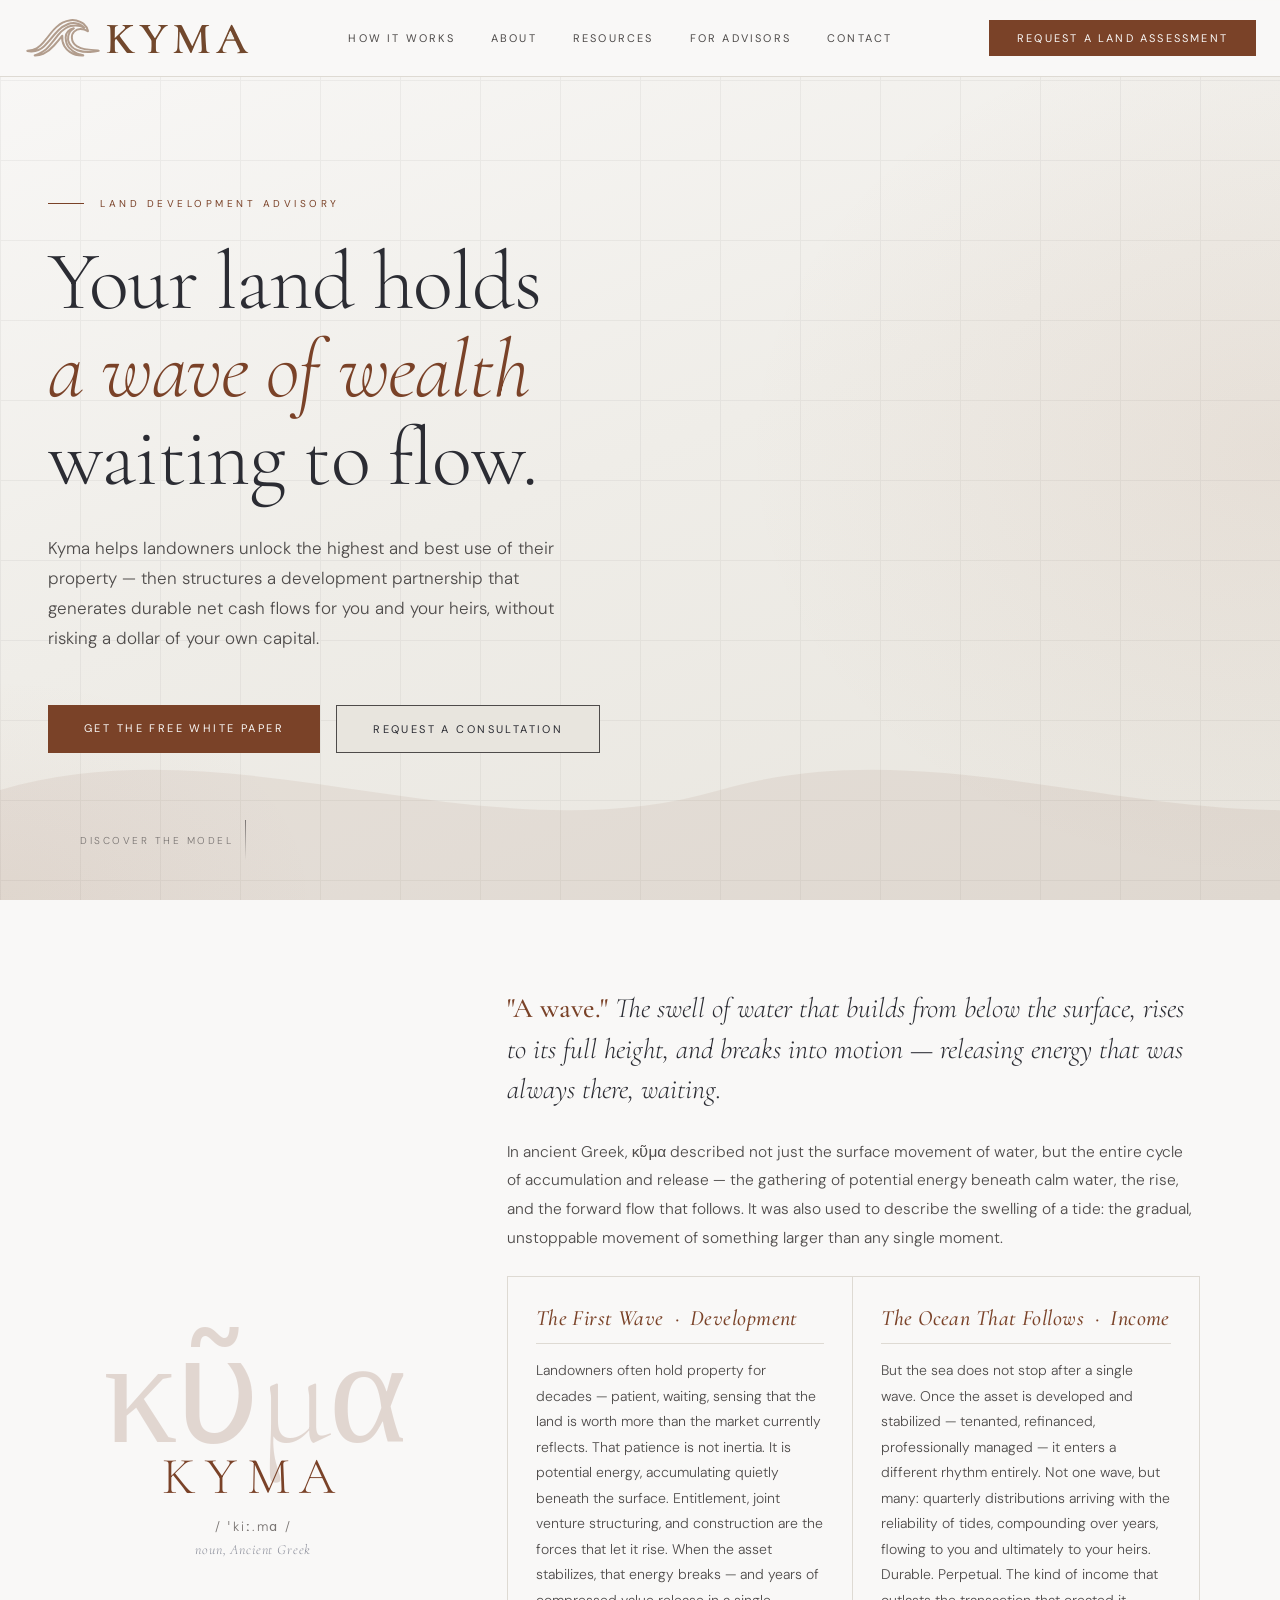
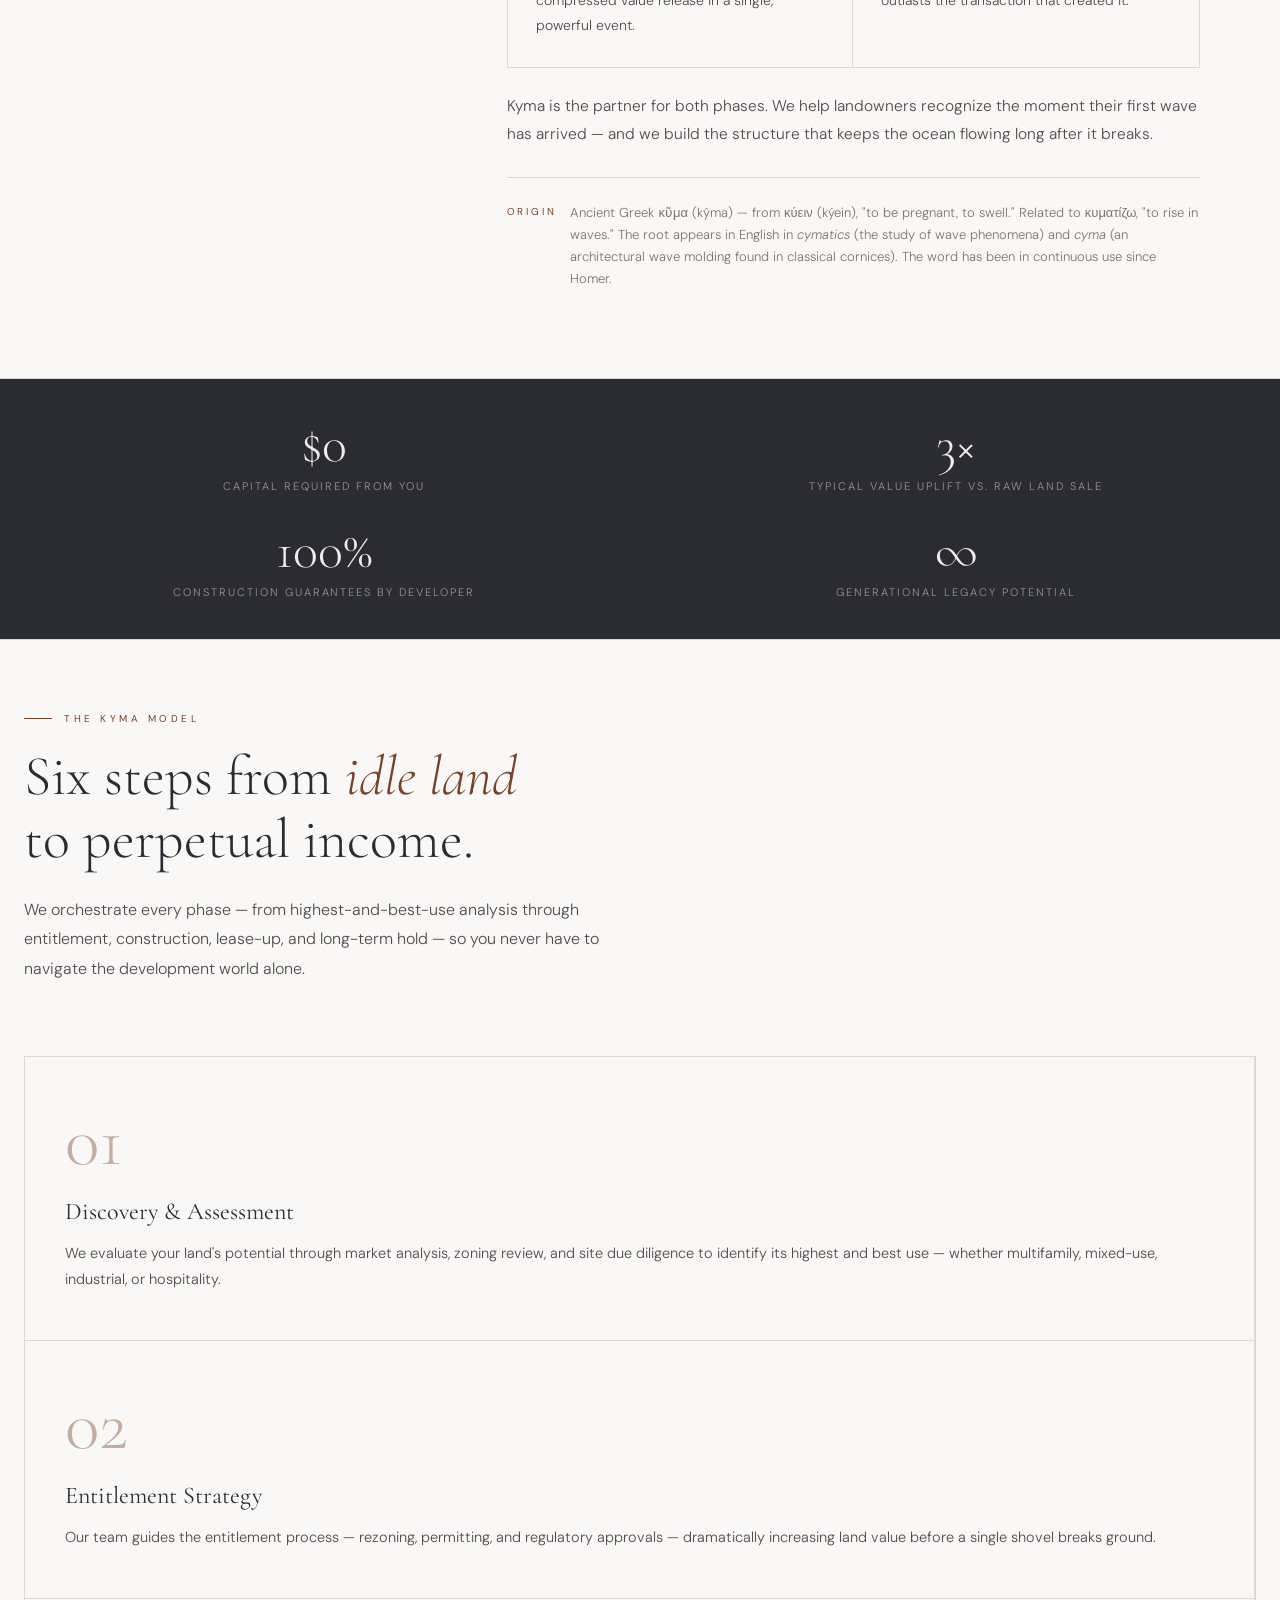
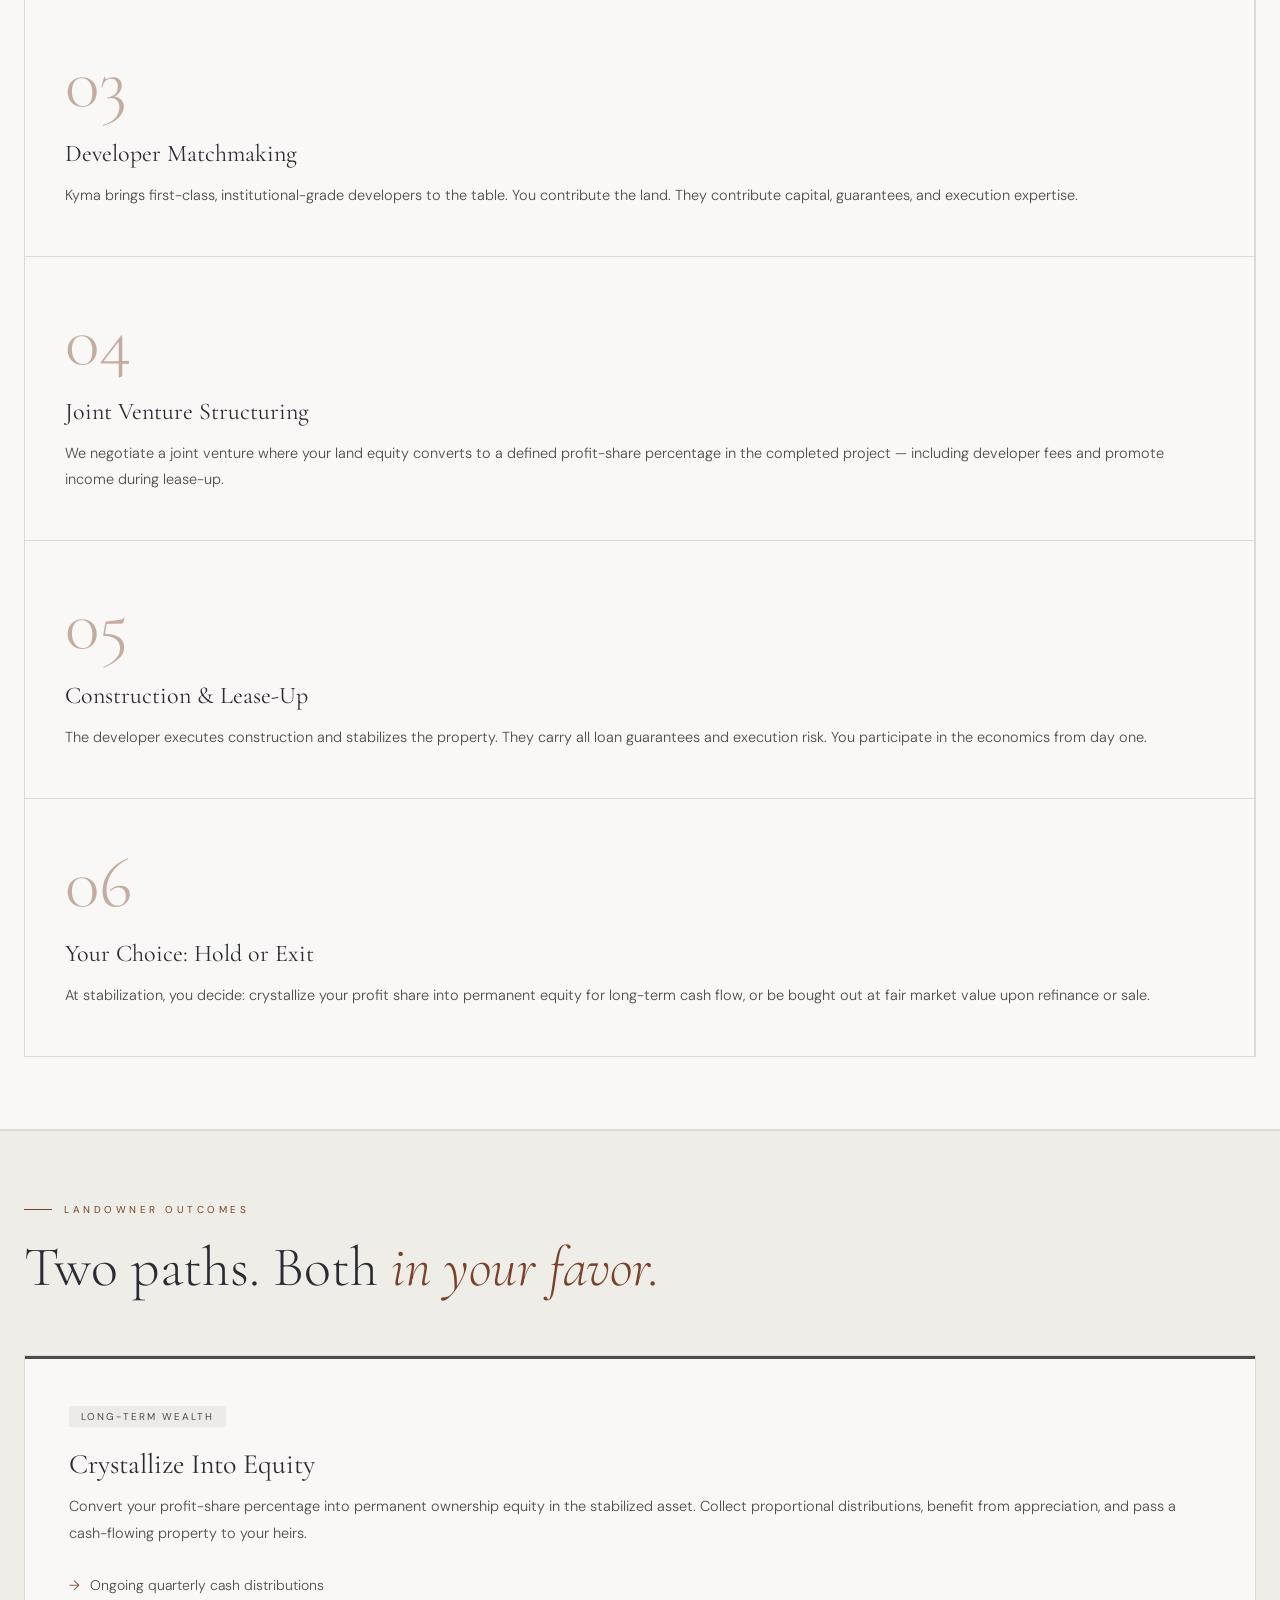
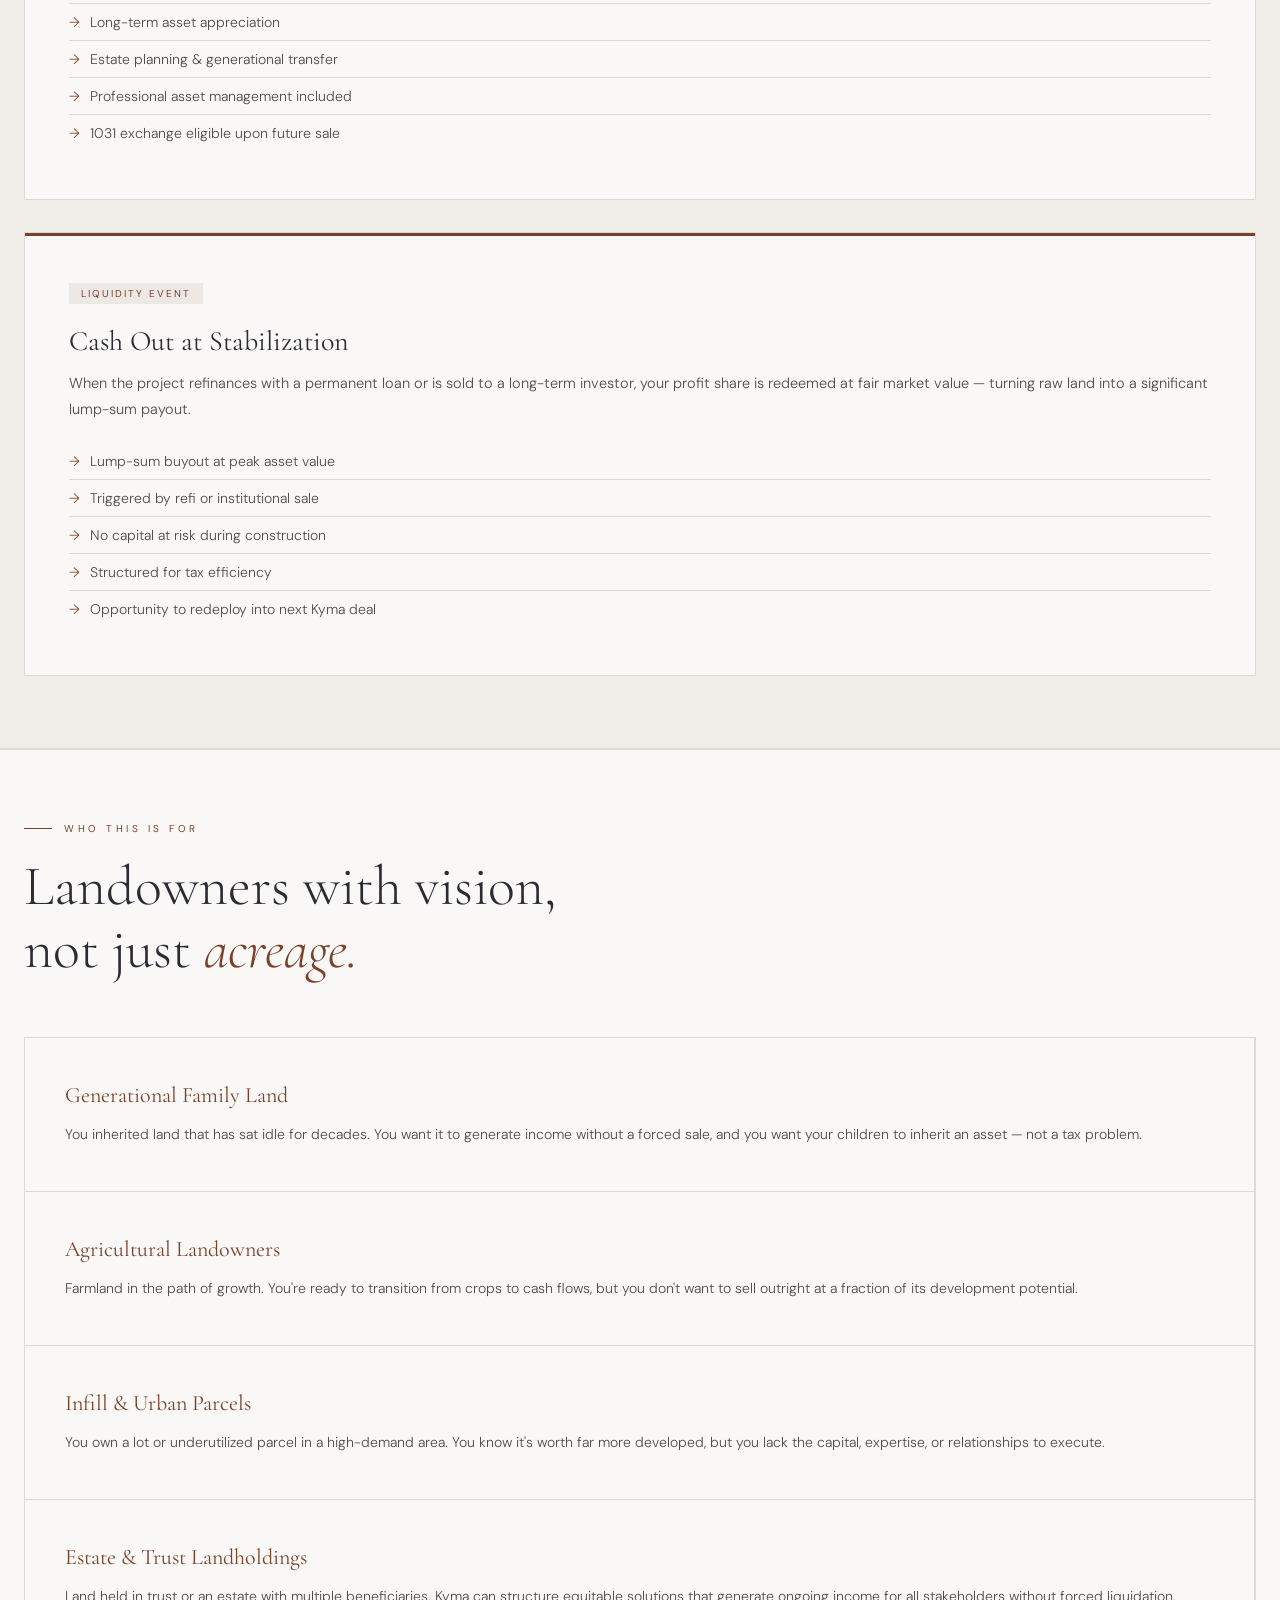
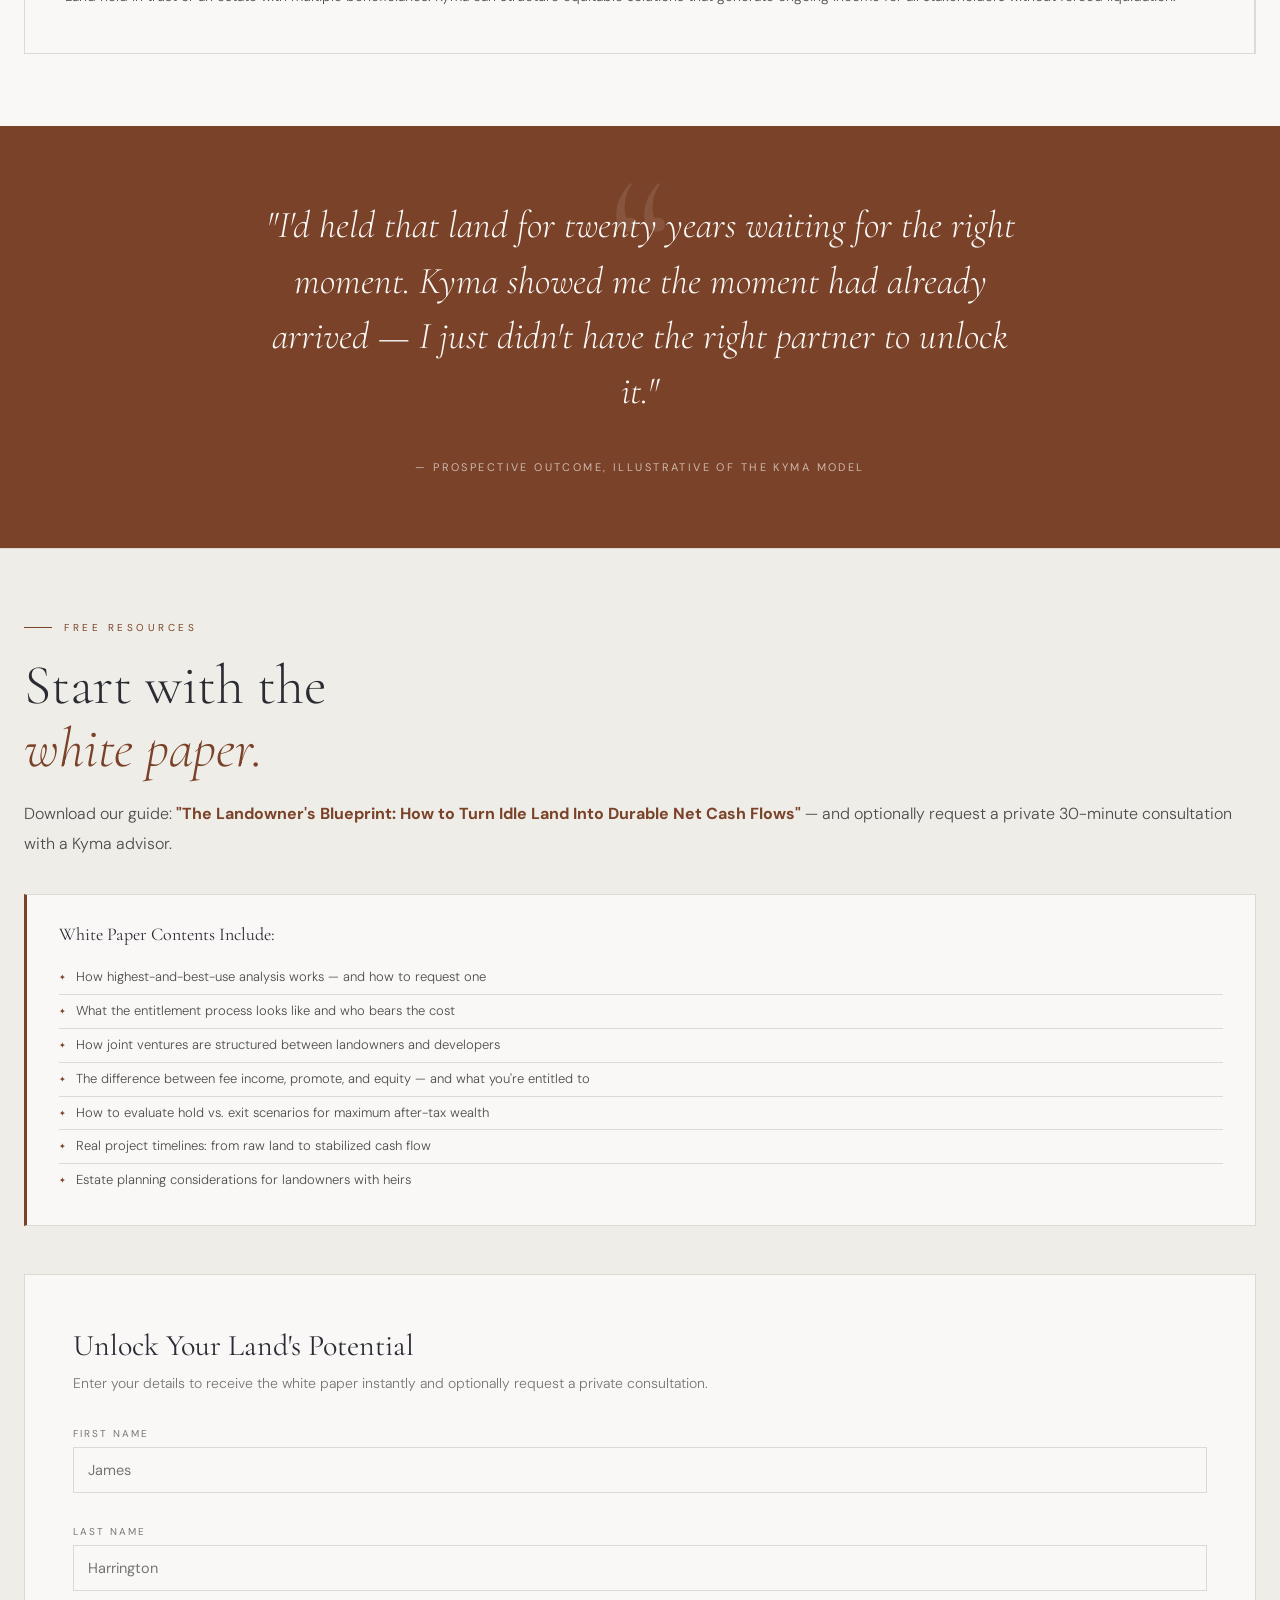
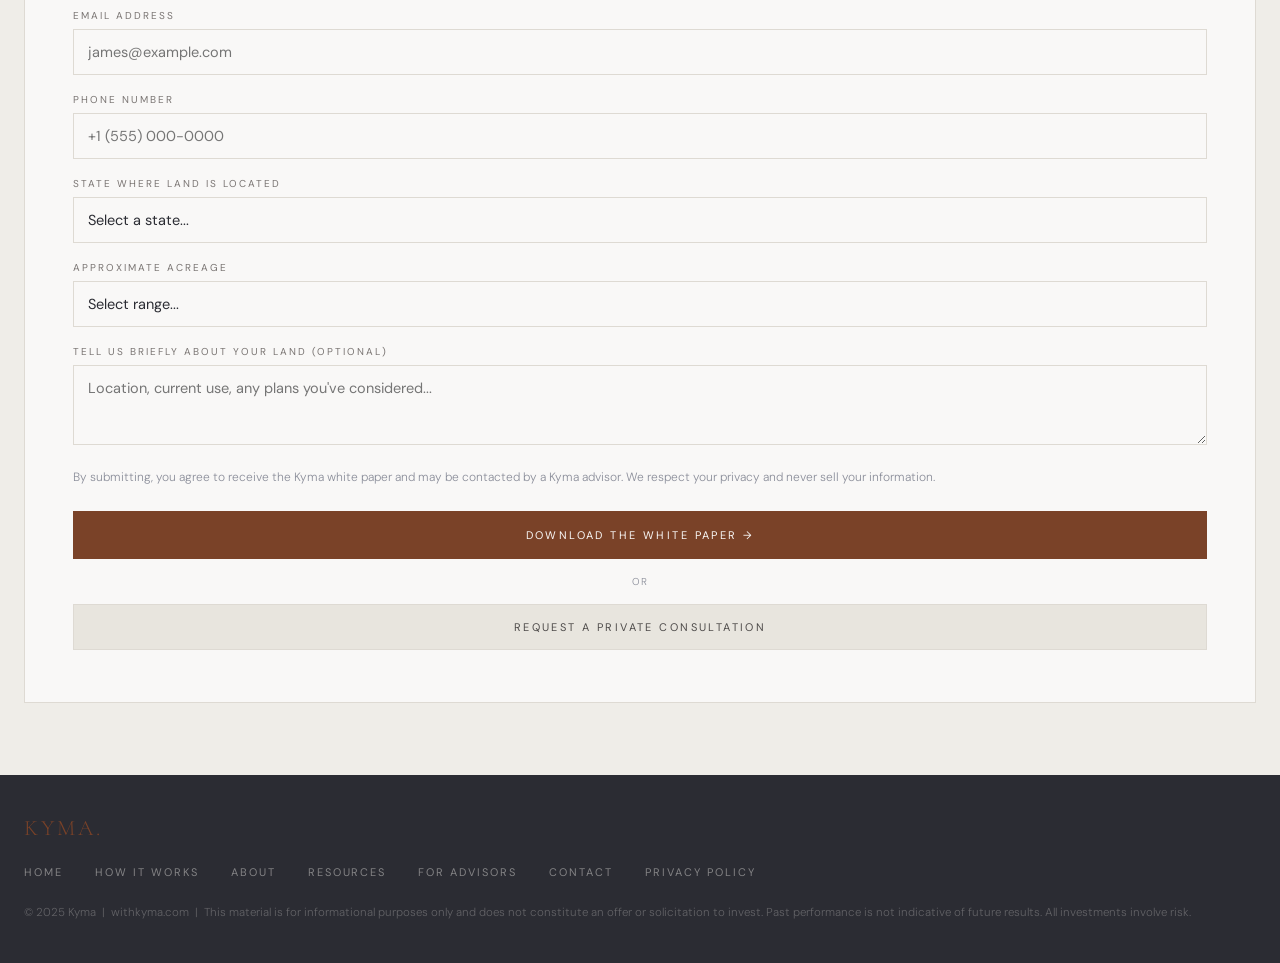
==== commit e84eac6b: "Add files via upload" ====
--- a/index.html
+++ b/index.html
@@ -11,33 +11,556 @@
 <link rel="preconnect" href="https://fonts.googleapis.com">
 <link rel="preconnect" href="https://fonts.gstatic.com" crossorigin>
 <link href="https://fonts.googleapis.com/css2?family=Cormorant+Garamond:ital,wght@0,300;0,400;0,500;0,600;1,300;1,400&family=DM+Sans:ital,opsz,wght@0,9..40,300;0,9..40,400;0,9..40,500;1,9..40,300&display=swap" rel="stylesheet">
-<link rel="stylesheet" href="kyma-styles.css">
-
 <style>
-
-  /* ── HOW IT WORKS (homepage variant) ── */
+  :root {
+    --ink:        #2b2c33;
+    --bone:       #efede8;
+    --sand:       #e8e5de;
+    --tide:       #4e4b4a;
+    --tide-light: #797472;
+    --gold:       #7a4228;
+    --gold-pale:  #975835;
+    --gold-light: #f4e8e0;
+    --mist:       #8a8d99;
+    --white:      #f9f8f7;
+    --rule:       #dedad3;
+  }
+
+  *, *::before, *::after { box-sizing: border-box; margin: 0; padding: 0; }
+  html { scroll-behavior: smooth; }
+
+  body {
+    background: var(--white);
+    color: var(--ink);
+    font-family: 'DM Sans', sans-serif;
+    font-weight: 300;
+    overflow-x: hidden;
+  }
+
+  /* ── NAV ── */
+  nav {
+    position: fixed; top: 0; left: 0; right: 0; z-index: 100;
+    display: flex; align-items: center; justify-content: space-between;
+    padding: 20px 56px;
+    background: rgba(249,248,247,0.96);
+    border-bottom: 1px solid var(--rule);
+    backdrop-filter: blur(8px);
+  }
+  .logo {
+    text-decoration: none;
+    flex-shrink: 0;
+    display: flex;
+    align-items: center;
+  }
+  .nav-links {
+    display: flex; align-items: center; gap: 36px;
+  }
+  .nav-links a {
+    font-family: 'DM Sans', sans-serif;
+    font-size: 11px; font-weight: 400;
+    letter-spacing: 0.2em; text-transform: uppercase;
+    color: var(--tide); text-decoration: none;
+    transition: color 0.2s;
+  }
+  .nav-links a:hover { color: var(--gold); }
+  .nav-links a.active { color: var(--gold); }
+  nav a.cta-nav {
+    font-size: 11px; letter-spacing: 0.2em; text-transform: uppercase;
+    color: var(--white); background: var(--gold);
+    padding: 11px 28px; text-decoration: none;
+    transition: background 0.3s;
+    font-family: 'DM Sans', sans-serif; font-weight: 400;
+    white-space: nowrap;
+  }
+  nav a.cta-nav:hover { background: var(--gold-pale); }
+  /* Mobile nav */
+  .nav-toggle { display: none; flex-direction: column; gap: 5px; cursor: pointer; padding: 4px; }
+  .nav-toggle span { display: block; width: 22px; height: 1.5px; background: var(--tide); transition: all 0.3s; }
+  @media (max-width: 900px) {
+    nav { padding: 18px 24px; }
+    .nav-links { display: none; position: absolute; top: 100%; left: 0; right: 0;
+      background: rgba(249,248,247,0.98); border-bottom: 1px solid var(--rule);
+      flex-direction: column; align-items: flex-start; gap: 0; padding: 8px 0; }
+    .nav-links.open { display: flex; }
+    .nav-links a { padding: 14px 24px; width: 100%; border-bottom: 1px solid var(--rule); }
+    .nav-links a:last-child { border-bottom: none; }
+    .nav-toggle { display: flex; }
+    nav a.cta-nav { display: none; }
+  }
+
+  /* ── HERO ── */
+  .hero {
+    min-height: 100vh;
+    position: relative;
+    display: flex; align-items: center;
+    overflow: hidden;
+    background: var(--bone);
+  }
+
+  .hero-bg {
+    position: absolute; inset: 0;
+    background:
+      radial-gradient(ellipse 70% 80% at 100% 50%, rgba(151,88,53,0.08) 0%, transparent 60%),
+      radial-gradient(ellipse 50% 50% at 0% 100%, rgba(151,88,53,0.05) 0%, transparent 50%),
+      linear-gradient(160deg, #f9f8f7 0%, #efede8 50%, #e8e5de 100%);
+  }
+
+  /* Subtle topographic line pattern */
+  .grid-lines {
+    position: absolute; inset: 0; opacity: 0.06;
+    background-image:
+      linear-gradient(var(--tide) 1px, transparent 1px),
+      linear-gradient(90deg, var(--tide) 1px, transparent 1px);
+    background-size: 80px 80px;
+  }
+
+  /* Animated wave SVG at bottom of hero */
+  .wave-overlay {
+    position: absolute; bottom: 0; left: 0; right: 0;
+    height: 220px; opacity: 0.07;
+  }
+
+  .hero-content {
+    position: relative; z-index: 2;
+    max-width: 800px;
+    padding: 140px 80px 80px;
+  }
+
+  .eyebrow {
+    font-size: 10px; letter-spacing: 0.35em; text-transform: uppercase;
+    color: var(--gold); margin-bottom: 28px;
+    display: flex; align-items: center; gap: 16px;
+    font-weight: 400;
+  }
+  .eyebrow::before {
+    content: ''; display: block; width: 36px; height: 1px; background: var(--gold);
+  }
+
+  h1 {
+    font-family: 'Cormorant Garamond', serif;
+    font-size: clamp(46px, 6.5vw, 84px);
+    font-weight: 300; line-height: 1.06;
+    letter-spacing: -0.01em;
+    color: var(--ink);
+    margin-bottom: 32px;
+  }
+  h1 em {
+    font-style: italic; color: var(--gold);
+  }
+
+  .hero-sub {
+    font-size: 17px; line-height: 1.75; color: var(--tide);
+    max-width: 520px; margin-bottom: 52px;
+    font-weight: 300;
+  }
+
+  .hero-actions {
+    display: flex; gap: 16px; flex-wrap: wrap;
+  }
+
+  .btn-primary {
+    background: var(--gold); color: var(--white);
+    padding: 16px 36px;
+    font-size: 11px; letter-spacing: 0.22em; text-transform: uppercase;
+    text-decoration: none; border: none; cursor: pointer;
+    transition: all 0.3s; font-family: 'DM Sans', sans-serif; font-weight: 400;
+    display: inline-block;
+  }
+  .btn-primary:hover { background: var(--gold-pale); transform: translateY(-1px); }
+
+  .btn-ghost {
+    background: var(--sand); color: var(--ink);
+    padding: 16px 36px;
+    font-size: 11px; letter-spacing: 0.22em; text-transform: uppercase;
+    text-decoration: none; border: 1px solid var(--tide); cursor: pointer;
+    transition: all 0.3s; font-family: 'DM Sans', sans-serif; font-weight: 400;
+    display: inline-block;
+  }
+  .btn-ghost:hover { background: var(--tide); border-color: var(--tide); color: var(--white); }
+
+  /* Scroll indicator */
+  .scroll-hint {
+    position: absolute; bottom: 40px; left: 80px;
+    font-size: 10px; letter-spacing: 0.25em; text-transform: uppercase;
+    color: var(--tide-light); display: flex; align-items: center; gap: 12px;
+    animation: fadeInUp 1s 1.5s both;
+  }
+  .scroll-hint::after {
+    content: ''; display: block; width: 1px; height: 40px;
+    background: linear-gradient(to bottom, var(--tide-light), transparent);
+    animation: scrollLine 2s ease-in-out infinite;
+  }
+  @keyframes scrollLine { 0%,100% { opacity: 1; } 50% { opacity: 0.3; } }
+
+  /* ── METRICS STRIP ── */
+  /* Dark band — the one deliberate dark element, like Terra Vista's accent strips */
+  .metrics {
+    background: var(--ink);
+    padding: 56px 80px;
+    display: grid; grid-template-columns: repeat(4, 1fr);
+    gap: 40px;
+    position: relative;
+  }
+  .metric { text-align: center; }
+  .metric-num {
+    font-family: 'Cormorant Garamond', serif;
+    font-size: 52px; font-weight: 300; color: var(--bone);
+    line-height: 1;
+  }
+  .metric-label {
+    font-size: 11px; letter-spacing: 0.18em; text-transform: uppercase;
+    color: rgba(239,237,232,0.55); margin-top: 8px;
+  }
+
+  /* ── SECTION BASE ── */
+  section { padding: 112px 80px; }
+
+  .section-label {
+    font-size: 10px; letter-spacing: 0.35em; text-transform: uppercase;
+    color: var(--gold); margin-bottom: 20px;
+    display: flex; align-items: center; gap: 12px;
+    font-weight: 400;
+  }
+  .section-label::before { content: ''; width: 28px; height: 1px; background: var(--gold); display: block; }
+
+  h2 {
+    font-family: 'Cormorant Garamond', serif;
+    font-size: clamp(34px, 4.5vw, 56px);
+    font-weight: 300; line-height: 1.12;
+    color: var(--ink);
+  }
+  h2 em { font-style: italic; color: var(--gold); }
+
+  /* ── HOW IT WORKS ── */
   .how {
     background: var(--white);
     border-top: 1px solid var(--rule);
     border-bottom: 1px solid var(--rule);
   }
+
   .how-header { max-width: 600px; margin-bottom: 72px; }
-  .how-header p { margin-top: 24px; font-size: 16px; line-height: 1.85; color: var(--tide); }
-
-  /* ── STRUCTURE SECTION ── */
+  .how-header p {
+    margin-top: 24px; font-size: 16px; line-height: 1.85;
+    color: var(--tide);
+  }
+
+  .steps {
+    display: grid; grid-template-columns: repeat(3, 1fr);
+    gap: 0;
+    border: 1px solid var(--rule);
+    margin-bottom: 0;
+  }
+  .step {
+    padding: 48px 40px;
+    border-right: 1px solid var(--rule);
+    border-bottom: 1px solid var(--rule);
+    position: relative;
+    transition: background 0.3s;
+    background: var(--white);
+  }
+  .step:nth-child(3n) { border-right: none; }
+  .step:nth-last-child(-n+3) { border-bottom: none; }
+  .step:hover { background: var(--bone); }
+  .step::before {
+    content: ''; position: absolute; top: 0; left: 0; right: 0; height: 2px;
+    background: transparent;
+    transition: background 0.3s;
+  }
+  .step:hover::before { background: var(--gold); }
+
+  .step-num {
+    font-family: 'Cormorant Garamond', serif;
+    font-size: 72px; font-weight: 300;
+    color: rgba(122,66,40,0.42); line-height: 1;
+    margin-bottom: 20px;
+  }
+  .step h3 {
+    font-family: 'Cormorant Garamond', serif;
+    font-size: 24px; font-weight: 400; color: var(--ink);
+    margin-bottom: 14px;
+  }
+  .step p { font-size: 14.5px; line-height: 1.8; color: var(--tide); }
+
+  /* ── STRUCTURE / HOW YOU WIN ── */
   .structure {
     background: var(--bone);
     border-top: 1px solid var(--rule);
     border-bottom: 1px solid var(--rule);
   }
 
-  /* ── WHO WE SERVE SECTION ── */
+  .options-grid {
+    display: grid; grid-template-columns: 1fr 1fr; gap: 32px;
+    margin-top: 56px;
+  }
+  .option-card {
+    background: var(--white);
+    border: 1px solid var(--rule);
+    padding: 48px 44px;
+    position: relative; overflow: hidden;
+    transition: transform 0.3s, box-shadow 0.3s;
+  }
+  .option-card:hover { transform: translateY(-3px); box-shadow: 0 16px 48px rgba(43,44,51,0.08); }
+  .option-card::before {
+    content: ''; position: absolute; top: 0; left: 0; right: 0; height: 3px;
+  }
+  .option-card.hold::before { background: var(--tide); }
+  .option-card.exit::before { background: var(--gold); }
+  .option-card h3 {
+    font-family: 'Cormorant Garamond', serif;
+    font-size: 28px; font-weight: 400;
+    color: var(--ink); margin-bottom: 12px;
+  }
+  .option-card .tag {
+    font-size: 10px; letter-spacing: 0.2em; text-transform: uppercase;
+    margin-bottom: 20px; display: inline-block; padding: 4px 12px;
+    font-weight: 400;
+  }
+  .option-card.hold .tag { background: rgba(78,75,74,0.08); color: var(--tide); }
+  .option-card.exit .tag { background: rgba(122,66,40,0.09); color: var(--gold); }
+  .option-card p { font-size: 14.5px; line-height: 1.85; color: var(--tide); }
+  .option-card ul { list-style: none; margin-top: 20px; }
+  .option-card ul li {
+    font-size: 14px; color: var(--tide); padding: 9px 0;
+    border-bottom: 1px solid var(--rule);
+    display: flex; align-items: flex-start; gap: 10px;
+  }
+  .option-card ul li:last-child { border-bottom: none; }
+  .option-card ul li::before { content: '→'; color: var(--gold); flex-shrink: 0; }
+
+  /* ── WHO WE SERVE ── */
   .who {
     background: var(--white);
     border-top: 1px solid var(--rule);
   }
-
-  /* ── ETYMOLOGY SECTION ── */
+  .who-grid {
+    display: grid; grid-template-columns: repeat(2, 1fr);
+    border: 1px solid var(--rule);
+    margin-top: 56px;
+  }
+  .who-card {
+    padding: 44px 40px;
+    border-right: 1px solid var(--rule);
+    border-bottom: 1px solid var(--rule);
+    transition: background 0.3s;
+  }
+  .who-card:nth-child(2n) { border-right: none; }
+  .who-card:nth-last-child(-n+2) { border-bottom: none; }
+  .who-card:hover { background: var(--bone); }
+  .who-card h4 {
+    font-family: 'Cormorant Garamond', serif;
+    font-size: 22px; font-weight: 400; color: var(--gold);
+    margin-bottom: 14px;
+  }
+  .who-card p { font-size: 14px; line-height: 1.8; color: var(--tide); }
+
+  /* ── TESTIMONIAL ── */
+  /* Sienna accent band — like Terra Vista's warm image+quote sections */
+  .testimonial {
+    background: var(--gold);
+    padding: 100px 80px;
+    text-align: center;
+    position: relative; overflow: hidden;
+  }
+  .testimonial::before {
+    content: '\201C';
+    position: absolute; top: 20px; left: 50%; transform: translateX(-50%);
+    font-family: 'Cormorant Garamond', serif;
+    font-size: 200px; line-height: 1;
+    color: rgba(255,255,255,0.10);
+    pointer-events: none;
+  }
+  .testimonial blockquote {
+    font-family: 'Cormorant Garamond', serif;
+    font-size: clamp(22px, 3vw, 38px);
+    font-weight: 300; font-style: italic;
+    line-height: 1.45; color: var(--white);
+    max-width: 760px; margin: 0 auto 36px;
+    position: relative; z-index: 1;
+  }
+  .testimonial cite {
+    font-size: 11px; letter-spacing: 0.22em; text-transform: uppercase;
+    color: rgba(249,248,247,0.65);
+    font-style: normal; position: relative; z-index: 1;
+    font-weight: 400;
+  }
+
+  /* ── LEAD CAPTURE ── */
+  .capture {
+    background: var(--bone);
+    border-top: 1px solid var(--rule);
+    position: relative; overflow: hidden;
+  }
+  .capture::before {
+    content: 'KYMA';
+    position: absolute;
+    font-family: 'Cormorant Garamond', serif;
+    font-size: 260px; font-weight: 600;
+    color: rgba(122,66,40,0.04);
+    top: 50%; left: 50%; transform: translate(-50%, -50%);
+    white-space: nowrap; pointer-events: none;
+    letter-spacing: 0.05em;
+  }
+  .capture-inner {
+    position: relative; z-index: 2;
+    display: grid; grid-template-columns: 1fr 1fr; gap: 88px;
+    align-items: start;
+  }
+  .capture-left h2 { margin-bottom: 20px; }
+  .capture-left p {
+    font-size: 16px; line-height: 1.85; color: var(--tide); margin-bottom: 36px;
+  }
+  .whitepaper-preview {
+    background: var(--white);
+    border: 1px solid var(--rule);
+    border-left: 3px solid var(--gold);
+    padding: 28px 32px;
+    margin-top: 0;
+  }
+  .whitepaper-preview h4 {
+    font-family: 'Cormorant Garamond', serif;
+    font-size: 18px; font-weight: 400; color: var(--ink); margin-bottom: 16px;
+  }
+  .whitepaper-preview ul { list-style: none; }
+  .whitepaper-preview ul li {
+    font-size: 13px; color: var(--tide); padding: 6px 0;
+    border-bottom: 1px solid var(--rule);
+    display: flex; gap: 10px; line-height: 1.6;
+  }
+  .whitepaper-preview ul li:last-child { border-bottom: none; }
+  .whitepaper-preview ul li::before { content: '✦'; color: var(--gold); font-size: 8px; margin-top: 4px; flex-shrink: 0; }
+
+  /* Form panel */
+  .form-panel {
+    background: var(--white);
+    border: 1px solid var(--rule);
+    padding: 52px 48px;
+    color: var(--ink);
+  }
+  .form-panel h3 {
+    font-family: 'Cormorant Garamond', serif;
+    font-size: 30px; font-weight: 400;
+    color: var(--ink); margin-bottom: 8px;
+  }
+  .form-panel .form-sub {
+    font-size: 14px; color: var(--tide-light); margin-bottom: 32px;
+    line-height: 1.65;
+  }
+
+  .form-group { margin-bottom: 18px; }
+  .form-group label {
+    display: block; font-size: 10px; letter-spacing: 0.2em;
+    text-transform: uppercase; color: var(--tide-light); margin-bottom: 7px;
+    font-weight: 400;
+  }
+  .form-group input, .form-group select, .form-group textarea {
+    width: 100%; padding: 13px 14px;
+    border: 1px solid var(--rule); border-radius: 0;
+    font-family: 'DM Sans', sans-serif; font-size: 14.5px; color: var(--ink);
+    background: var(--white);
+    transition: border-color 0.2s;
+    outline: none; appearance: none;
+  }
+  .form-group input:focus, .form-group select:focus, .form-group textarea:focus {
+    border-color: var(--gold);
+    background: var(--gold-light);
+  }
+  .form-group textarea { min-height: 80px; resize: vertical; }
+  .form-row { display: grid; grid-template-columns: 1fr 1fr; gap: 14px; }
+
+  .form-panel .consent {
+    font-size: 12px; color: var(--mist); line-height: 1.6; margin: 18px 0 24px;
+  }
+
+  .btn-submit {
+    width: 100%; padding: 17px;
+    background: var(--gold); color: var(--white);
+    font-family: 'DM Sans', sans-serif; font-weight: 400;
+    font-size: 11px; letter-spacing: 0.22em; text-transform: uppercase;
+    border: none; cursor: pointer;
+    transition: background 0.3s;
+  }
+  .btn-submit:hover { background: var(--gold-pale); }
+
+  .form-divider {
+    text-align: center; margin: 16px 0;
+    font-size: 10px; color: var(--mist); letter-spacing: 0.15em;
+    text-transform: uppercase;
+  }
+
+  .btn-consult {
+    width: 100%; padding: 15px;
+    background: var(--sand); color: var(--tide);
+    font-family: 'DM Sans', sans-serif; font-weight: 400;
+    font-size: 11px; letter-spacing: 0.22em; text-transform: uppercase;
+    border: 1px solid var(--rule); cursor: pointer;
+    transition: all 0.3s;
+  }
+  .btn-consult:hover { background: var(--tide); color: var(--white); border-color: var(--tide); }
+
+  .success-msg {
+    display: none; text-align: center; padding: 40px 20px;
+  }
+  .success-msg .check {
+    width: 60px; height: 60px; background: var(--gold);
+    border-radius: 50%; display: flex; align-items: center; justify-content: center;
+    margin: 0 auto 20px; font-size: 24px; color: white;
+  }
+  .success-msg h3 {
+    font-family: 'Cormorant Garamond', serif; font-size: 30px; font-weight: 400;
+    color: var(--ink); margin-bottom: 10px;
+  }
+  .success-msg p { color: var(--tide-light); font-size: 15px; line-height: 1.7; }
+
+  /* ── FOOTER ── */
+  footer {
+    background: var(--ink);
+    padding: 56px 80px;
+    display: flex; justify-content: space-between; align-items: center;
+    flex-wrap: wrap; gap: 24px;
+  }
+  .footer-logo {
+    font-family: 'Cormorant Garamond', serif;
+    font-size: 22px; color: var(--gold); letter-spacing: 0.14em;
+  }
+  .footer-links { display: flex; gap: 32px; }
+  .footer-links a {
+    font-size: 11px; letter-spacing: 0.18em; text-transform: uppercase;
+    color: rgba(239,237,232,0.45); text-decoration: none; transition: color 0.2s;
+    font-weight: 400;
+  }
+  .footer-links a:hover { color: var(--gold); }
+  footer p {
+    font-size: 11.5px; color: rgba(239,237,232,0.28);
+    width: 100%; line-height: 1.7;
+  }
+
+  /* ── ANIMATIONS ── */
+  @keyframes fadeInUp {
+    from { opacity: 0; transform: translateY(24px); }
+    to { opacity: 1; transform: translateY(0); }
+  }
+  @keyframes waveFloat {
+    0%, 100% { transform: translateX(0); }
+    50% { transform: translateX(-20px); }
+  }
+
+  .fade-in { animation: fadeInUp 0.9s ease both; }
+  .fade-in-delay-1 { animation: fadeInUp 0.9s 0.2s ease both; }
+  .fade-in-delay-2 { animation: fadeInUp 0.9s 0.4s ease both; }
+  .fade-in-delay-3 { animation: fadeInUp 0.9s 0.6s ease both; }
+
+  .reveal {
+    opacity: 0; transform: translateY(32px);
+    transition: opacity 0.8s ease, transform 0.8s ease;
+  }
+  .reveal.visible { opacity: 1; transform: translateY(0); }
+
+  /* Wave animation */
+  .animated-wave path {
+    animation: waveFloat 6s ease-in-out infinite;
+  }
+
+  /* ── ETYMOLOGY ── */
   .etymology {
     background: var(--white);
     border-bottom: 1px solid var(--rule);
@@ -47,75 +570,193 @@
     gap: 80px;
     align-items: center;
   }
-  .etymology-greek { text-align: center; position: relative; }
+
+  .etymology-greek {
+    text-align: center;
+    position: relative;
+  }
   .etymology-glyph {
     font-family: 'Cormorant Garamond', serif;
-    font-size: 148px; font-weight: 300; line-height: 1;
-    color: var(--gold); opacity: 0.18; letter-spacing: -0.02em;
-    display: block; user-select: none;
+    font-size: 148px;
+    font-weight: 300;
+    line-height: 1;
+    color: var(--gold);
+    opacity: 0.18;
+    letter-spacing: -0.02em;
+    display: block;
+    user-select: none;
   }
   .etymology-transliteration {
     font-family: 'Cormorant Garamond', serif;
-    font-size: 52px; font-weight: 300; color: var(--gold);
-    letter-spacing: 0.18em; display: block;
-    margin-top: -24px; position: relative; z-index: 1;
+    font-size: 52px;
+    font-weight: 300;
+    color: var(--gold);
+    letter-spacing: 0.18em;
+    display: block;
+    margin-top: -24px;
+    position: relative;
+    z-index: 1;
   }
   .etymology-pronunciation {
-    font-family: 'DM Sans', sans-serif; font-size: 13px; font-weight: 300;
-    color: var(--tide-light); letter-spacing: 0.14em; margin-top: 10px; display: block;
+    font-family: 'DM Sans', sans-serif;
+    font-size: 13px;
+    font-weight: 300;
+    color: var(--tide-light);
+    letter-spacing: 0.14em;
+    margin-top: 10px;
+    display: block;
   }
   .etymology-pos {
-    font-family: 'Cormorant Garamond', serif; font-size: 14px; font-style: italic;
-    color: var(--mist); letter-spacing: 0.06em; margin-top: 6px; display: block;
-  }
-  .etymology-right { position: relative; }
+    font-family: 'Cormorant Garamond', serif;
+    font-size: 14px;
+    font-style: italic;
+    color: var(--mist);
+    letter-spacing: 0.06em;
+    margin-top: 6px;
+    display: block;
+  }
+
+  .etymology-rule {
+    width: 1px;
+    height: 100%;
+    background: var(--rule);
+    position: absolute;
+    left: calc(33.33% + 0px);
+    top: 0;
+  }
+
+  .etymology-right {
+    position: relative;
+  }
   .etymology-definition {
     font-family: 'Cormorant Garamond', serif;
-    font-size: 28px; font-weight: 300; line-height: 1.45;
-    color: var(--ink); margin-bottom: 28px; font-style: italic;
-  }
-  .etymology-definition strong { font-style: normal; font-weight: 500; color: var(--gold); }
-  .etymology-body { font-size: 15.5px; line-height: 1.85; color: var(--tide); margin-bottom: 20px; }
-  .etymology-body + .etymology-body { padding-top: 20px; border-top: 1px solid var(--rule); }
+    font-size: 28px;
+    font-weight: 300;
+    line-height: 1.45;
+    color: var(--ink);
+    margin-bottom: 28px;
+    font-style: italic;
+  }
+  .etymology-definition strong {
+    font-style: normal;
+    font-weight: 500;
+    color: var(--gold);
+  }
+  .etymology-body {
+    font-size: 15.5px;
+    line-height: 1.85;
+    color: var(--tide);
+    margin-bottom: 20px;
+  }
+  .etymology-body + .etymology-body {
+    padding-top: 20px;
+    border-top: 1px solid var(--rule);
+  }
   .etymology-origin {
-    display: flex; align-items: flex-start; gap: 14px;
-    margin-top: 28px; padding-top: 24px; border-top: 1px solid var(--rule);
+    display: flex;
+    align-items: flex-start;
+    gap: 14px;
+    margin-top: 28px;
+    padding-top: 24px;
+    border-top: 1px solid var(--rule);
   }
   .etymology-origin-label {
-    font-size: 10px; letter-spacing: 0.28em; text-transform: uppercase;
-    color: var(--gold); font-weight: 400; padding-top: 3px; white-space: nowrap;
-  }
-  .etymology-origin-text { font-size: 13px; line-height: 1.7; color: var(--tide-light); }
+    font-size: 10px;
+    letter-spacing: 0.28em;
+    text-transform: uppercase;
+    color: var(--gold);
+    font-weight: 400;
+    padding-top: 3px;
+    white-space: nowrap;
+  }
+  .etymology-origin-text {
+    font-size: 13px;
+    line-height: 1.7;
+    color: var(--tide-light);
+  }
+
   .etymology-phases {
-    display: grid; grid-template-columns: 1fr 1fr;
-    gap: 0; border: 1px solid var(--rule); margin: 24px 0;
-  }
-  .etymology-phase { padding: 28px; border-right: 1px solid var(--rule); }
+    display: grid;
+    grid-template-columns: 1fr 1fr;
+    gap: 0;
+    border: 1px solid var(--rule);
+    margin: 24px 0;
+  }
+  .etymology-phase {
+    padding: 28px 28px;
+    border-right: 1px solid var(--rule);
+  }
   .etymology-phase:last-child { border-right: none; }
   .etymology-phase-label {
     font-family: 'Cormorant Garamond', serif;
-    font-size: 22px; font-weight: 500; font-style: italic;
-    color: var(--gold); margin-bottom: 14px; padding-bottom: 12px;
+    font-size: 22px;
+    font-weight: 500;
+    font-style: italic;
+    letter-spacing: 0.02em;
+    text-transform: none;
+    color: var(--gold);
+    margin-bottom: 14px;
+    padding-bottom: 12px;
     border-bottom: 1px solid var(--rule);
   }
-  .etymology-phase-body { font-size: 14px; line-height: 1.82; color: var(--tide); }
+  .etymology-phase-body {
+    font-size: 14px;
+    line-height: 1.82;
+    color: var(--tide);
+  }
 
   @media (max-width: 900px) {
-    .etymology { grid-template-columns: 1fr; gap: 40px; padding: 64px 24px; }
-    .etymology-glyph { font-size: 100px; }
-    .etymology-transliteration { font-size: 40px; }
     .etymology-phases { grid-template-columns: 1fr; }
     .etymology-phase { border-right: none; border-bottom: 1px solid var(--rule); }
     .etymology-phase:last-child { border-bottom: none; }
   }
 
+  /* ── MOBILE ── */
+  @media (max-width: 900px) {
+    .etymology {
+      grid-template-columns: 1fr;
+      gap: 40px;
+      padding: 64px 24px;
+    }
+    .etymology-glyph { font-size: 100px; }
+    .etymology-transliteration { font-size: 40px; }
+  }
+    nav { padding: 18px 24px; }
+    .hero-content { padding: 110px 24px 60px; }
+    .metrics { padding: 40px 24px; grid-template-columns: repeat(2, 1fr); gap: 32px; }
+    section { padding: 72px 24px; }
+    .steps { grid-template-columns: 1fr; }
+    .step:nth-child(3n) { border-right: 1px solid var(--rule); }
+    .step:nth-last-child(-n+3) { border-bottom: 1px solid var(--rule); }
+    .step:last-child { border-bottom: none; }
+    .options-grid { grid-template-columns: 1fr; }
+    .who-grid { grid-template-columns: 1fr; }
+    .who-card:nth-child(2n) { border-right: 1px solid var(--rule); }
+    .who-card:nth-last-child(-n+2) { border-bottom: 1px solid var(--rule); }
+    .who-card:last-child { border-bottom: none; }
+    .capture-inner { grid-template-columns: 1fr; gap: 48px; }
+    footer { padding: 40px 24px; flex-direction: column; align-items: flex-start; }
+    .testimonial { padding: 72px 24px; }
+    .form-row { grid-template-columns: 1fr; }
+  }
 </style>
 </head>
 <body>
 
 <!-- NAV -->
 <nav>
-  <a class="logo" href="index.html">KYMA<span>.</span></a>
+  <a class="logo" href="index.html" style="display:flex;align-items:center;text-decoration:none;">
+  <svg xmlns="http://www.w3.org/2000/svg" viewBox="230 230 570 100" height="40" style="display:block;">
+    <g stroke-width="2.00" fill="none" stroke-linecap="butt">
+      <path stroke="#b29d8d" vector-effect="non-scaling-stroke" d="M 354.47 256.14 C 349.81 258.94 346.47 261.21 343.97 265.98 C 337.49 278.35 339.99 291.77 349.25 301.73 Q 354.62 307.52 363.62 310.64 Q 379.28 316.09 395.49 315.15 Q 406.52 314.51 416.62 312.22 A 0.28 0.28 0.0 0 0 416.64 311.68 Q 415.89 311.47 414.97 311.42 Q 396.61 310.28 381.73 307.79 Q 371.78 306.12 362.70 300.84 Q 350.32 293.64 349.66 279.33 Q 349.23 269.90 355.43 264.01 Q 362.16 257.61 370.73 257.51 C 377.11 257.43 383.76 259.15 389.34 263.00 A 0.41 0.41 0.0 0 0 389.97 262.58 C 388.56 255.19 384.47 249.62 378.91 244.66 Q 375.94 242.01 370.66 239.57 Q 358.29 233.86 346.42 235.38 Q 335.91 236.73 326.39 241.34 Q 320.03 244.42 310.98 252.79 Q 303.19 259.99 297.88 266.88 Q 288.27 279.34 278.52 291.06 C 273.07 297.62 267.92 302.03 261.54 305.80 C 254.87 309.75 246.91 311.36 238.70 311.74 A 0.44 0.44 0.0 0 0 238.61 312.60 Q 243.44 313.93 249.47 313.68 Q 267.23 312.95 280.25 300.51 Q 289.04 292.12 294.88 284.83 C 301.79 276.19 311.10 265.52 316.04 260.52 Q 325.78 250.64 340.39 244.89 Q 348.69 241.62 358.56 242.82 Q 371.55 244.42 380.81 254.00 A 0.22 0.22 0.0 0 1 380.54 254.34 C 370.49 248.37 357.90 247.87 346.84 250.07 C 342.29 250.97 337.91 253.19 334.05 255.57 Q 323.06 262.34 314.95 272.94 Q 304.27 286.90 293.22 299.93 Q 287.44 306.73 284.61 308.89 C 278.24 313.73 273.55 317.13 266.27 319.87 Q 261.39 321.70 257.80 322.82 Q 257.14 323.02 256.84 323.27 A 0.25 0.25 0.0 0 0 256.99 323.71 Q 268.09 323.97 278.02 319.59 C 288.22 315.08 297.76 307.00 305.03 298.78 Q 316.22 286.14 325.29 274.44 A 0.29 0.28 -22.5 0 1 325.80 274.65 Q 324.01 288.59 331.10 300.66 Q 336.07 309.11 344.23 314.49 Q 359.73 324.70 377.92 323.64 A 0.31 0.31 0.0 0 0 377.99 323.03 Q 375.86 322.43 371.13 321.32 Q 367.85 320.56 362.14 318.32 C 354.14 315.19 348.40 310.52 342.51 304.02 C 335.81 296.64 334.46 287.72 334.14 278.49 C 333.72 266.63 343.14 257.89 354.28 255.65 A 0.27 0.27 0.0 0 1 354.47 256.14"/>
+    </g>
+    <path fill="#72482d" d="M 735.90 316.07 A 0.60 0.60 0.0 0 1 736.48 316.67 L 736.48 317.16 A 0.53 0.53 0.0 0 1 735.95 317.69 L 710.21 317.59 A 0.64 0.63 3.9 0 1 709.58 316.87 L 709.59 316.85 A 1.13 1.12 -0.8 0 1 710.45 315.97 Q 715.08 314.95 717.23 311.97 C 722.01 305.36 725.35 298.20 728.57 290.22 Q 730.34 285.81 732.48 281.26 Q 736.80 272.06 742.31 258.93 C 743.70 255.60 745.82 251.67 747.26 248.26 C 747.88 246.79 749.76 246.36 750.73 247.90 C 753.74 252.66 755.94 258.37 758.69 264.00 Q 769.40 285.91 777.75 303.26 Q 780.66 309.32 784.56 313.43 Q 786.15 315.11 789.86 316.06 C 790.16 316.14 790.57 316.40 790.66 316.76 A 0.71 0.63 82.8 0 1 790.06 317.63 Q 777.66 317.53 763.81 317.89 A 0.77 0.77 0.0 0 1 763.03 317.05 L 763.03 317.00 A 0.99 0.99 0.0 0 1 763.99 316.10 Q 766.59 316.04 768.81 314.66 A 1.12 1.12 0.0 0 0 769.31 313.92 Q 769.77 311.14 768.79 309.22 Q 762.04 295.96 758.64 288.19 A 2.14 2.14 0.0 0 0 756.68 286.91 L 735.37 286.91 A 0.72 0.70 13.9 0 0 734.74 287.28 Q 730.45 295.23 728.12 301.08 C 726.04 306.31 724.71 313.99 731.64 315.60 Q 733.33 315.99 735.90 316.07 Z M 736.51 282.42 A 0.55 0.55 0.0 0 0 737.02 283.19 L 755.21 283.00 A 0.55 0.55 0.0 0 0 755.70 282.22 L 746.40 262.35 A 0.55 0.55 0.0 0 0 745.40 262.36 L 736.51 282.42 Z"/>
+    <path fill="#72482d" d="M 456.87 280.07 A 0.16 0.16 0.0 0 0 457.14 280.19 Q 466.42 271.57 473.20 264.63 Q 474.51 263.29 477.73 260.32 C 480.42 257.84 484.86 253.94 481.49 250.99 C 480.47 250.11 478.19 249.87 476.74 249.52 A 0.93 0.93 0.0 0 1 476.96 247.69 L 501.88 247.69 A 1.02 1.02 0.0 0 1 502.06 249.72 L 498.12 250.43 A 2.78 2.51 -60.9 0 0 497.33 250.70 Q 489.04 255.00 485.59 258.34 Q 477.18 266.46 469.96 273.07 A 1.83 1.83 0.0 0 0 469.76 275.55 C 471.64 277.92 472.89 280.44 474.91 283.04 Q 482.94 293.43 492.91 306.91 Q 493.13 307.21 496.10 310.12 C 499.49 313.44 502.29 315.81 507.23 316.11 A 0.78 0.77 -89.2 0 1 507.96 316.87 L 507.96 316.90 A 0.71 0.70 -90.0 0 1 507.26 317.61 L 488.67 317.60 A 2.88 2.86 -18.0 0 1 486.39 316.45 L 461.28 282.95 A 1.07 1.07 0.0 0 0 459.74 282.76 Q 457.13 284.89 457.05 289.49 Q 456.96 294.54 457.29 310.46 C 457.40 315.58 461.05 316.08 465.08 316.21 A 0.47 0.47 0.0 0 1 465.53 316.68 L 465.53 317.09 A 0.57 0.56 -0.0 0 1 464.96 317.65 L 437.85 317.65 A 0.80 0.79 78.1 0 1 437.12 317.17 L 437.01 316.91 A 0.59 0.59 0.0 0 1 437.52 316.11 C 441.42 315.83 445.46 315.93 445.68 311.07 C 446.50 292.74 446.35 279.15 445.94 261.50 C 445.77 253.75 446.25 250.50 438.09 249.64 A 0.99 0.98 -87.1 0 1 437.21 248.66 L 437.21 248.28 A 0.72 0.71 -89.6 0 1 437.93 247.56 L 465.08 247.86 A 0.03 0.03 0.0 0 1 465.11 247.89 Q 465.10 248.12 465.12 248.14 A 0.66 0.66 0.0 0 1 464.92 249.34 C 461.00 250.33 457.23 250.60 457.18 255.78 Q 457.02 273.38 456.87 280.07 Z"/>
+    <path fill="#72482d" d="M 539.71 316.82 L 539.70 316.78 A 0.78 0.77 -89.7 0 1 540.54 315.94 C 543.96 316.25 547.86 315.57 548.21 311.32 Q 549.18 299.29 548.64 287.48 Q 548.57 285.80 546.40 282.60 Q 536.14 267.49 527.71 255.04 Q 524.40 250.16 519.23 249.64 A 1.06 1.05 2.7 0 1 518.27 248.59 L 518.27 248.22 A 0.48 0.48 0.0 0 1 518.75 247.74 Q 530.13 247.74 542.50 247.54 Q 543.96 247.52 545.32 247.81 A 0.80 0.79 44.3 0 1 545.34 249.36 C 543.19 249.89 539.28 250.60 540.23 253.43 Q 540.79 255.11 544.46 260.38 C 548.89 266.74 552.67 273.55 556.82 279.69 A 0.89 0.88 44.4 0 0 558.29 279.68 Q 564.97 269.32 571.19 258.21 Q 574.33 252.59 568.84 250.21 Q 568.11 249.89 566.00 249.14 A 0.71 0.71 0.0 0 1 566.23 247.76 Q 581.58 247.52 589.21 247.77 Q 589.58 247.78 589.73 248.13 A 1.03 0.98 -21.6 0 1 589.11 249.47 C 586.39 250.42 584.17 251.20 582.42 252.79 Q 576.97 257.73 575.20 260.45 Q 566.26 274.12 560.77 283.49 A 5.12 5.12 0.0 0 0 560.07 285.80 Q 559.45 296.02 559.83 307.45 C 560.07 314.71 561.26 315.55 568.34 316.16 A 0.71 0.71 0.0 0 1 568.98 316.97 L 568.98 317.00 A 0.77 0.76 5.5 0 1 568.23 317.61 L 540.65 317.63 A 0.95 0.95 0.0 0 1 539.71 316.82 Z"/>
+    <path fill="#72482d" d="M 619.59 264.33 A 0.22 0.22 0.0 0 0 619.17 264.42 Q 618.40 281.32 618.02 302.74 Q 617.94 307.35 619.59 311.90 C 620.58 314.62 624.55 315.98 627.18 316.06 A 0.78 0.77 -83.6 0 1 627.91 316.98 L 627.84 317.28 A 0.48 0.48 0.0 0 1 627.37 317.65 L 604.41 317.65 A 0.60 0.60 0.0 0 1 603.81 317.05 L 603.81 316.59 A 0.58 0.57 -2.8 0 1 604.33 316.02 C 610.84 315.40 612.84 311.04 613.50 305.25 C 614.07 300.26 613.77 295.62 614.21 289.92 Q 615.37 274.86 615.25 257.73 C 615.22 252.75 610.30 251.17 605.55 249.64 Q 604.82 249.40 604.68 248.94 A 0.90 0.85 -9.1 0 1 605.53 247.84 Q 611.78 247.61 621.94 247.65 A 3.26 3.25 76.7 0 1 624.85 249.45 L 650.19 299.99 A 0.50 0.49 44.2 0 0 651.08 299.98 Q 661.37 278.09 673.22 250.76 C 674.23 248.43 674.93 247.61 677.69 247.61 Q 685.11 247.62 692.02 247.79 A 0.87 0.87 0.0 0 1 692.16 249.52 C 688.54 250.21 686.09 250.03 683.81 253.85 A 2.25 2.24 -29.4 0 0 683.50 254.95 C 683.22 274.67 684.07 283.06 685.72 308.25 C 686.10 313.97 688.02 315.74 693.64 315.97 A 0.84 0.84 0.0 0 1 694.44 316.81 L 694.44 317.18 A 0.50 0.50 0.0 0 1 693.94 317.68 L 666.72 317.68 A 0.66 0.65 -13.0 0 1 666.13 317.32 L 665.88 316.83 A 0.56 0.55 -14.1 0 1 666.36 316.03 Q 669.84 315.95 672.23 314.80 A 2.42 2.38 2.7 0 0 673.20 313.93 C 675.10 310.91 674.35 303.08 674.16 299.75 Q 673.16 281.88 672.57 265.50 Q 672.55 264.83 672.42 264.48 A 0.44 0.44 0.0 0 0 671.60 264.46 Q 661.92 286.00 649.38 315.37 Q 648.77 316.79 648.21 317.28 A 1.51 1.51 0.0 0 1 645.89 316.80 L 619.59 264.33 Z"/>
+    <path fill="#f1f1ec" d="M 736.51 282.42 L 745.40 262.36 A 0.55 0.55 0.0 0 1 746.40 262.35 L 755.70 282.22 A 0.55 0.55 0.0 0 1 755.21 283.00 L 737.02 283.19 A 0.55 0.55 0.0 0 1 736.51 282.42 Z"/>
+  </svg>
+</a>
   <div class="nav-links" id="nav-links">
     <a href="kyma-how-it-works.html">How It Works</a>
     <a href="kyma-about.html">About</a>
